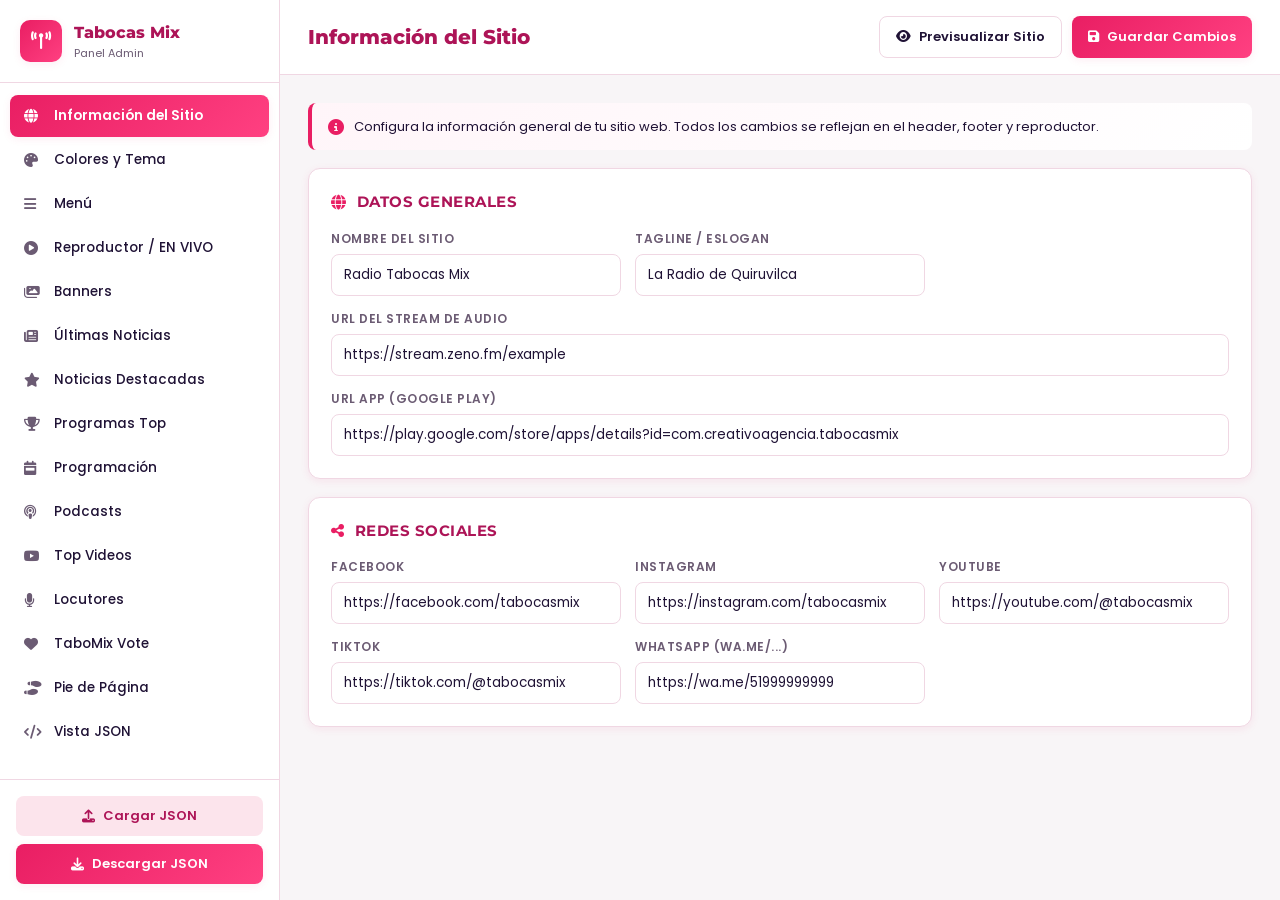
==== admin.html @ bc99e83c "Add files via upload" ====
<!DOCTYPE html>
<html lang="es">
<head>
<meta charset="UTF-8" />
<meta name="viewport" content="width=device-width,initial-scale=1.0" />
<title>Panel Administrador - Radio Tabocas Mix</title>
<link rel="preconnect" href="https://fonts.googleapis.com" />
<link rel="preconnect" href="https://fonts.gstatic.com" crossorigin />
<link href="https://fonts.googleapis.com/css2?family=Poppins:wght@300;400;500;600;700;800&family=Montserrat:wght@700;800;900&display=swap" rel="stylesheet" />
<link rel="stylesheet" href="https://cdnjs.cloudflare.com/ajax/libs/font-awesome/6.5.1/css/all.min.css" />
<style>:root{
  --primary:#e91e63;
  --primary-dark:#ad1457;
  --primary-light:#fce4ec;
  --accent:#ff4081;
  --bg:#f8f5f7;
  --surface:#ffffff;
  --text:#1f1235;
  --text-muted:#6b5b73;
  --border:#f0d7e3;
  --success:#10b981;
  --danger:#ef4444;
  --shadow:0 8px 24px rgba(233,30,99,0.10);
  --shadow-sm:0 2px 8px rgba(233,30,99,0.08);
  --radius:12px;
}
*{box-sizing:border-box;margin:0;padding:0}
body{font-family:'Poppins',sans-serif;background:var(--bg);color:var(--text);font-size:14px;line-height:1.5;display:flex;min-height:100vh}
button{font-family:inherit;cursor:pointer}
a{color:inherit;text-decoration:none}

/* SIDEBAR */
.sidebar{width:280px;background:#fff;border-right:1px solid var(--border);display:flex;flex-direction:column;position:sticky;top:0;height:100vh;flex-shrink:0;transition:transform .3s}
.sidebar-logo{display:flex;align-items:center;gap:12px;padding:20px;border-bottom:1px solid var(--border)}
.sidebar-logo .logo-icon{width:42px;height:42px;background:linear-gradient(135deg,var(--primary),var(--accent));color:#fff;border-radius:10px;display:grid;place-items:center;font-size:18px;box-shadow:var(--shadow-sm)}
.sb-title{font-family:'Montserrat',sans-serif;font-weight:800;font-size:16px;color:var(--primary-dark)}
.sb-sub{font-size:11px;color:var(--text-muted)}
.sidebar-nav{flex:1;padding:12px 10px;overflow-y:auto;display:flex;flex-direction:column;gap:2px}
.sb-link{display:flex;align-items:center;gap:12px;padding:11px 14px;background:transparent;border:none;border-radius:8px;text-align:left;font-size:13.5px;font-weight:500;color:var(--text);transition:background .15s,color .15s,padding .15s;width:100%}
.sb-link i{width:18px;color:var(--text-muted);font-size:14px}
.sb-link:hover{background:var(--primary-light);color:var(--primary-dark)}
.sb-link:hover i{color:var(--primary)}
.sb-link.active{background:linear-gradient(135deg,var(--primary),var(--accent));color:#fff;font-weight:600;box-shadow:var(--shadow-sm)}
.sb-link.active i{color:#fff}
.sidebar-bottom{padding:16px;border-top:1px solid var(--border);display:flex;flex-direction:column;gap:8px}

/* BUTTONS */
.btn-primary,.btn-secondary,.btn-ghost,.btn-danger{padding:10px 16px;border-radius:8px;border:none;font-weight:600;font-size:13px;display:inline-flex;align-items:center;justify-content:center;gap:8px;transition:transform .15s,background .15s,opacity .15s}
.btn-primary{background:linear-gradient(135deg,var(--primary),var(--accent));color:#fff;box-shadow:var(--shadow-sm)}
.btn-primary:hover{transform:translateY(-1px)}
.btn-secondary{background:var(--primary-light);color:var(--primary-dark)}
.btn-secondary:hover{background:#f8c8da}
.btn-ghost{background:#fff;color:var(--text);border:1px solid var(--border)}
.btn-ghost:hover{background:var(--bg)}
.btn-danger{background:#fee2e2;color:var(--danger)}
.btn-danger:hover{background:#fecaca}
.btn-sm{padding:6px 10px;font-size:12px;border-radius:6px}

/* MAIN */
.main{flex:1;display:flex;flex-direction:column;min-width:0}
.topbar{background:#fff;border-bottom:1px solid var(--border);padding:16px 28px;display:flex;align-items:center;justify-content:space-between;gap:16px;position:sticky;top:0;z-index:10}
.topbar h1{font-family:'Montserrat',sans-serif;font-size:20px;color:var(--primary-dark);font-weight:800}
.topbar-actions{display:flex;gap:10px}
.mobile-menu-btn{display:none;background:transparent;border:none;font-size:22px;color:var(--primary)}

.content{padding:28px;max-width:100%}

/* CARDS / FORMS */
.card{background:#fff;border-radius:var(--radius);padding:22px;box-shadow:var(--shadow-sm);border:1px solid var(--border);margin-bottom:18px}
.card-title{font-family:'Montserrat',sans-serif;font-weight:700;font-size:15px;color:var(--primary-dark);margin-bottom:16px;display:flex;align-items:center;gap:10px;text-transform:uppercase;letter-spacing:.5px}
.card-title i{color:var(--primary)}

.form-grid{display:grid;grid-template-columns:repeat(auto-fit,minmax(240px,1fr));gap:14px}
.form-group{display:flex;flex-direction:column;gap:6px}
.form-group.full{grid-column:1/-1}
.form-label{font-size:12px;font-weight:600;color:var(--text-muted);text-transform:uppercase;letter-spacing:.5px}
.form-input,.form-textarea,.form-select{width:100%;padding:10px 12px;border:1.5px solid var(--border);border-radius:8px;background:#fff;font-family:inherit;font-size:13.5px;color:var(--text);transition:border-color .15s,box-shadow .15s}
.form-textarea{resize:vertical;min-height:80px;font-family:inherit}
.form-input:focus,.form-textarea:focus,.form-select:focus{outline:none;border-color:var(--primary);box-shadow:0 0 0 3px rgba(233,30,99,.12)}
.form-input[type="color"]{padding:4px;height:42px;cursor:pointer}

.color-row{display:flex;align-items:center;gap:10px}
.color-row input[type="color"]{width:50px;height:36px;border:1.5px solid var(--border);border-radius:8px;padding:2px;cursor:pointer;flex-shrink:0}
.color-row input[type="text"]{flex:1}

/* LIST ITEMS */
.items-list{display:flex;flex-direction:column;gap:12px}
.item-card{background:#fff;border:1px solid var(--border);border-radius:var(--radius);padding:16px;transition:box-shadow .15s,border-color .15s}
.item-card:hover{border-color:var(--primary-light);box-shadow:var(--shadow-sm)}
.item-header{display:flex;align-items:center;justify-content:space-between;gap:10px;margin-bottom:12px}
.item-title{font-weight:700;font-size:14px;color:var(--primary-dark);display:flex;align-items:center;gap:8px}
.item-title .item-num{background:var(--primary-light);color:var(--primary-dark);width:24px;height:24px;border-radius:50%;display:grid;place-items:center;font-size:11px;font-weight:800}
.item-actions{display:flex;gap:6px}
.icon-btn{background:transparent;border:1px solid var(--border);width:30px;height:30px;border-radius:6px;display:grid;place-items:center;color:var(--text-muted);transition:background .15s,color .15s,border-color .15s}
.icon-btn:hover{background:var(--primary-light);color:var(--primary);border-color:var(--primary-light)}
.icon-btn.delete:hover{background:#fee2e2;color:var(--danger);border-color:#fecaca}

.add-btn{padding:12px 16px;border:1.5px dashed var(--primary);background:rgba(233,30,99,.04);color:var(--primary-dark);border-radius:var(--radius);font-weight:600;font-size:13px;display:flex;align-items:center;justify-content:center;gap:8px;width:100%;transition:background .15s}
.add-btn:hover{background:rgba(233,30,99,.08)}

/* IMG PREVIEW */
.img-preview{width:64px;height:64px;border-radius:8px;object-fit:cover;background:var(--bg);border:1px solid var(--border);flex-shrink:0}
.preview-row{display:flex;align-items:center;gap:12px}

/* SCHEDULE TABS */
.day-tabs{display:flex;gap:6px;flex-wrap:wrap;margin-bottom:18px;background:var(--bg);padding:6px;border-radius:10px}
.day-tab-admin{padding:8px 14px;border:none;background:transparent;border-radius:6px;font-weight:600;font-size:12px;color:var(--text-muted);text-transform:uppercase;letter-spacing:.5px;transition:background .15s,color .15s}
.day-tab-admin:hover{color:var(--primary-dark)}
.day-tab-admin.active{background:#fff;color:var(--primary-dark);box-shadow:var(--shadow-sm)}

/* JSON VIEW */
.json-view{background:#1e1e1e;color:#f8f8f2;padding:20px;border-radius:var(--radius);font-family:'Courier New',monospace;font-size:12px;overflow-x:auto;white-space:pre-wrap;max-height:70vh;line-height:1.5}

/* TOAST */
.toast{position:fixed;bottom:24px;right:24px;background:var(--text);color:#fff;padding:14px 20px;border-radius:8px;box-shadow:0 10px 30px rgba(0,0,0,.2);font-size:13px;font-weight:500;opacity:0;transform:translateY(10px);transition:opacity .25s,transform .25s;z-index:100;pointer-events:none;display:flex;align-items:center;gap:10px}
.toast.show{opacity:1;transform:translateY(0)}
.toast.success{background:var(--success)}
.toast.error{background:var(--danger)}

/* INFO BOX */
.info-box{background:linear-gradient(135deg,#fff5f9,#fff);border-left:4px solid var(--primary);padding:14px 16px;border-radius:8px;font-size:13px;color:var(--text);margin-bottom:18px;display:flex;gap:10px;align-items:flex-start}
.info-box i{color:var(--primary);margin-top:2px;font-size:16px}

/* RESPONSIVE */
@media (max-width:980px){
  .sidebar{position:fixed;left:0;top:0;transform:translateX(-100%);z-index:50;box-shadow:8px 0 24px rgba(0,0,0,.1)}
  .sidebar.open{transform:translateX(0)}
  .mobile-menu-btn{display:block}
  .content{padding:18px}
  .topbar{padding:14px 18px}
  .topbar h1{font-size:16px}
  .btn-ghost{display:none}
}
</style>
</head>
<body>
  <aside class="sidebar">
    <div class="sidebar-logo">
      <div class="logo-icon"><i class="fas fa-broadcast-tower"></i></div>
      <div>
        <div class="sb-title">Tabocas Mix</div>
        <div class="sb-sub">Panel Admin</div>
      </div>
    </div>
    <nav class="sidebar-nav" id="sidebarNav">
      <button class="sb-link active" data-tab="site"><i class="fas fa-globe"></i> Información del Sitio</button>
      <button class="sb-link" data-tab="theme"><i class="fas fa-palette"></i> Colores y Tema</button>
      <button class="sb-link" data-tab="menu"><i class="fas fa-bars"></i> Menú</button>
      <button class="sb-link" data-tab="player"><i class="fas fa-play-circle"></i> Reproductor / EN VIVO</button>
      <button class="sb-link" data-tab="banners"><i class="fas fa-images"></i> Banners</button>
      <button class="sb-link" data-tab="news"><i class="fas fa-newspaper"></i> Últimas Noticias</button>
      <button class="sb-link" data-tab="featuredNews"><i class="fas fa-star"></i> Noticias Destacadas</button>
      <button class="sb-link" data-tab="topPrograms"><i class="fas fa-trophy"></i> Programas Top</button>
      <button class="sb-link" data-tab="schedule"><i class="fas fa-calendar-week"></i> Programación</button>
      <button class="sb-link" data-tab="podcasts"><i class="fas fa-podcast"></i> Podcasts</button>
      <button class="sb-link" data-tab="videos"><i class="fab fa-youtube"></i> Top Videos</button>
      <button class="sb-link" data-tab="locutores"><i class="fas fa-microphone"></i> Locutores</button>
      <button class="sb-link" data-tab="vote"><i class="fas fa-heart"></i> TaboMix Vote</button>
      <button class="sb-link" data-tab="footer"><i class="fas fa-shoe-prints"></i> Pie de Página</button>
      <button class="sb-link" data-tab="json"><i class="fas fa-code"></i> Vista JSON</button>
    </nav>
    <div class="sidebar-bottom">
      <button class="btn-secondary" id="loadJsonBtn"><i class="fas fa-upload"></i> Cargar JSON</button>
      <input type="file" id="loadJsonInput" accept="application/json" hidden />
      <button class="btn-primary" id="downloadBtn"><i class="fas fa-download"></i> Descargar JSON</button>
    </div>
  </aside>

  <main class="main">
    <header class="topbar">
      <button class="mobile-menu-btn" id="mobileMenuBtn"><i class="fas fa-bars"></i></button>
      <h1 id="pageTitle">Información del Sitio</h1>
      <div class="topbar-actions">
        <a href="index.html" target="_blank" class="btn-ghost"><i class="fas fa-eye"></i> Previsualizar Sitio</a>
        <button class="btn-primary" id="saveBtn"><i class="fas fa-save"></i> Guardar Cambios</button>
      </div>
    </header>

    <div class="content" id="content"></div>
  </main>

  <div class="toast" id="toast"></div>

  <script>// ============================================
// ADMIN.JS - Panel Administrador Visual
// ============================================
let DATA = null;
let currentTab = 'site';
let currentDay = 'lunes';

const DAY_KEYS = ['lunes','martes','miercoles','jueves','viernes','sabado','domingo'];
const DAY_LABELS = {lunes:'Lunes',martes:'Martes',miercoles:'Miércoles',jueves:'Jueves',viernes:'Viernes',sabado:'Sábado',domingo:'Domingo'};

const TAB_TITLES = {
  site:'Información del Sitio',theme:'Colores y Tema',menu:'Menú de Navegación',
  player:'Reproductor / EN VIVO',banners:'Banners Promocionales',news:'Últimas Noticias',
  featuredNews:'Noticias Destacadas',topPrograms:'Programas Más Sintonizados',
  schedule:'Programación Radial',podcasts:'Podcasts',videos:'Top Video Ranking',
  locutores:'Nuestros Locutores',vote:'TaboMix Vote (Votación)',footer:'Pie de Página',json:'Vista JSON'
};

// LOAD INITIAL DATA
async function init(){
  try{
    const res = await fetch('data.json?v='+Date.now());
    DATA = await res.json();
  }catch(e){
    DATA = getDefaultData();
    toast('No se pudo cargar data.json. Usando estructura por defecto.', 'error');
  }
  // Try load from localStorage if newer changes exist
  const saved = localStorage.getItem('admin_data_draft');
  if(saved){
    if(confirm('Tienes cambios sin guardar de una sesión anterior. ¿Cargarlos?')){
      try{DATA = JSON.parse(saved);}catch(e){}
    }else{
      localStorage.removeItem('admin_data_draft');
    }
  }
  bindNav();
  bindActions();
  render();
}

function bindNav(){
  document.querySelectorAll('.sb-link').forEach(b=>{
    b.addEventListener('click',()=>{
      document.querySelectorAll('.sb-link').forEach(x=>x.classList.remove('active'));
      b.classList.add('active');
      currentTab = b.dataset.tab;
      document.getElementById('pageTitle').textContent = TAB_TITLES[currentTab];
      document.querySelector('.sidebar').classList.remove('open');
      render();
    });
  });
  document.getElementById('mobileMenuBtn').onclick = ()=>document.querySelector('.sidebar').classList.toggle('open');
}

function bindActions(){
  document.getElementById('saveBtn').onclick = ()=>{
    localStorage.setItem('admin_data_draft', JSON.stringify(DATA));
    toast('Cambios guardados localmente. Recuerda descargar el JSON para subirlo a GitHub.', 'success');
  };
  document.getElementById('downloadBtn').onclick = downloadJSON;
  document.getElementById('loadJsonBtn').onclick = ()=>document.getElementById('loadJsonInput').click();
  document.getElementById('loadJsonInput').onchange = (e)=>{
    const file = e.target.files[0];
    if(!file) return;
    const reader = new FileReader();
    reader.onload = (ev)=>{
      try{
        DATA = JSON.parse(ev.target.result);
        toast('JSON cargado correctamente','success');
        render();
      }catch(err){toast('Archivo JSON inválido','error');}
    };
    reader.readAsText(file);
  };
}

function downloadJSON(){
  const blob = new Blob([JSON.stringify(DATA,null,2)],{type:'application/json'});
  const url = URL.createObjectURL(blob);
  const a = document.createElement('a');
  a.href=url;a.download='data.json';a.click();
  URL.revokeObjectURL(url);
  toast('¡data.json descargado! Súbelo a GitHub junto al index.html','success');
}

function toast(msg,type=''){
  const t = document.getElementById('toast');
  t.className = 'toast show ' + type;
  t.innerHTML = `<i class="fas fa-${type==='success'?'check-circle':type==='error'?'exclamation-circle':'info-circle'}"></i>${msg}`;
  clearTimeout(t._tm);
  t._tm = setTimeout(()=>{t.className='toast';},3500);
}

// ============================================
// RENDER FORMS
// ============================================
function render(){
  const c = document.getElementById('content');
  c.innerHTML = '';
  const r = RENDERERS[currentTab];
  if(r) r(c);
}

const RENDERERS = {
  site:renderSite,theme:renderTheme,menu:renderMenu,player:renderPlayer,
  banners:renderBanners,news:renderNews,featuredNews:renderFeaturedNews,
  topPrograms:renderTopPrograms,schedule:renderSchedule,podcasts:renderPodcasts,
  videos:renderVideos,locutores:renderLocutores,vote:renderVote,footer:renderFooter,json:renderJSON
};

// Helper: text field
function field(label,value,onchange,type='text',placeholder=''){
  const id = 'f_'+Math.random().toString(36).slice(2,9);
  return `<div class="form-group"><label class="form-label" for="${id}">${label}</label><input id="${id}" type="${type}" class="form-input" value="${(value||'').toString().replace(/"/g,'&quot;')}" placeholder="${placeholder}" data-on="${onchange}" /></div>`;
}
function fieldFull(label,value,onchange,type='text'){
  return `<div class="form-group full"><label class="form-label">${label}</label><input type="${type}" class="form-input" value="${(value||'').toString().replace(/"/g,'&quot;')}" data-on="${onchange}" /></div>`;
}
function textareaFull(label,value,onchange){
  return `<div class="form-group full"><label class="form-label">${label}</label><textarea class="form-textarea" data-on="${onchange}">${value||''}</textarea></div>`;
}
function colorField(label,value,onchange){
  return `<div class="form-group"><label class="form-label">${label}</label><div class="color-row"><input type="color" value="${value||'#e91e63'}" data-on="${onchange}_color" /><input type="text" class="form-input" value="${value||''}" data-on="${onchange}" /></div></div>`;
}

// Bind inputs via delegation
document.addEventListener('input',e=>{
  const t = e.target;
  if(!t.dataset.on) return;
  const fn = HANDLERS[t.dataset.on];
  if(fn) fn(t.value, t);
});

const HANDLERS = {};

// ============== SITE ==============
function renderSite(c){
  const s = DATA.site;
  c.innerHTML = `
    <div class="info-box"><i class="fas fa-info-circle"></i><div>Configura la información general de tu sitio web. Todos los cambios se reflejan en el header, footer y reproductor.</div></div>
    <div class="card">
      <div class="card-title"><i class="fas fa-globe"></i>Datos Generales</div>
      <div class="form-grid">
        ${field('Nombre del sitio',s.name,'site_name')}
        ${field('Tagline / Eslogan',s.tagline,'site_tagline')}
        ${fieldFull('URL del stream de audio',s.streamUrl,'site_stream')}
        ${fieldFull('URL App (Google Play)',s.appUrl,'site_app')}
      </div>
    </div>
    <div class="card">
      <div class="card-title"><i class="fas fa-share-alt"></i>Redes Sociales</div>
      <div class="form-grid">
        ${field('Facebook',s.social.facebook,'soc_fb')}
        ${field('Instagram',s.social.instagram,'soc_ig')}
        ${field('YouTube',s.social.youtube,'soc_yt')}
        ${field('TikTok',s.social.tiktok,'soc_tt')}
        ${field('WhatsApp (wa.me/...)',s.social.whatsapp,'soc_wa')}
      </div>
    </div>`;
}
HANDLERS.site_name=v=>DATA.site.name=v;
HANDLERS.site_tagline=v=>DATA.site.tagline=v;
HANDLERS.site_stream=v=>DATA.site.streamUrl=v;
HANDLERS.site_app=v=>DATA.site.appUrl=v;
HANDLERS.soc_fb=v=>DATA.site.social.facebook=v;
HANDLERS.soc_ig=v=>DATA.site.social.instagram=v;
HANDLERS.soc_yt=v=>DATA.site.social.youtube=v;
HANDLERS.soc_tt=v=>DATA.site.social.tiktok=v;
HANDLERS.soc_wa=v=>DATA.site.social.whatsapp=v;

// ============== THEME ==============
function renderTheme(c){
  const t = DATA.theme;
  c.innerHTML = `
    <div class="info-box"><i class="fas fa-palette"></i><div>Personaliza los colores de tu sitio. Los cambios solo se aplican al descargar y subir el data.json al GitHub.</div></div>
    <div class="card">
      <div class="card-title"><i class="fas fa-palette"></i>Colores Principales</div>
      <div class="form-grid">
        ${colorField('Color Primario (Rosa)',t.primary,'th_primary')}
        ${colorField('Primario Oscuro',t.primaryDark,'th_primaryDark')}
        ${colorField('Primario Claro',t.primaryLight,'th_primaryLight')}
        ${colorField('Acento',t.accent,'th_accent')}
        ${colorField('Fondo (Background)',t.background,'th_background')}
        ${colorField('Superficie (Surface)',t.surface,'th_surface')}
        ${colorField('Color de Texto',t.text,'th_text')}
        ${colorField('Texto Suave',t.textMuted,'th_textMuted')}
      </div>
    </div>
    <div class="card">
      <div class="card-title"><i class="fas fa-eye"></i>Vista Previa</div>
      <div style="display:flex;gap:14px;flex-wrap:wrap">
        <div style="background:${t.primary};color:#fff;padding:14px 24px;border-radius:10px;font-weight:700">Primario</div>
        <div style="background:${t.primaryDark};color:#fff;padding:14px 24px;border-radius:10px;font-weight:700">Primario Oscuro</div>
        <div style="background:${t.accent};color:#fff;padding:14px 24px;border-radius:10px;font-weight:700">Acento</div>
        <div style="background:${t.primaryLight};color:${t.primaryDark};padding:14px 24px;border-radius:10px;font-weight:700">Primario Claro</div>
        <div style="background:${t.background};color:${t.text};padding:14px 24px;border-radius:10px;font-weight:700;border:1px solid #eee">Fondo</div>
      </div>
    </div>`;
}
['primary','primaryDark','primaryLight','accent','background','surface','text','textMuted'].forEach(k=>{
  HANDLERS['th_'+k]=v=>{DATA.theme[k]=v;};
  HANDLERS['th_'+k+'_color']=(v,el)=>{
    DATA.theme[k]=v;
    // sync text input
    const text = el.parentElement.querySelector('input[type="text"]');
    if(text) text.value = v;
    // refresh preview only if visible
    const previewCards = el.closest('.card')?.parentElement?.querySelectorAll('.card')[1];
  };
});

// ============== MENU ==============
function renderMenu(c){
  c.innerHTML = `
    <div class="info-box"><i class="fas fa-info-circle"></i><div>Agrega, elimina o reordena los enlaces del menú de navegación.</div></div>
    <div class="card"><div class="card-title"><i class="fas fa-bars"></i>Items del Menú</div>
    <div class="items-list" id="menuList"></div>
    <button class="add-btn" onclick="addMenuItem()" style="margin-top:14px"><i class="fas fa-plus"></i> Agregar item al menú</button></div>`;
  renderMenuList();
}
function renderMenuList(){
  const list = document.getElementById('menuList');
  list.innerHTML = (DATA.menu||[]).map((m,i)=>`
    <div class="item-card">
      <div class="item-header">
        <div class="item-title"><span class="item-num">${i+1}</span> Item de Menú</div>
        <div class="item-actions">
          ${i>0?`<button class="icon-btn" onclick="moveMenu(${i},-1)"><i class="fas fa-arrow-up"></i></button>`:''}
          ${i<DATA.menu.length-1?`<button class="icon-btn" onclick="moveMenu(${i},1)"><i class="fas fa-arrow-down"></i></button>`:''}
          <button class="icon-btn delete" onclick="deleteMenu(${i})"><i class="fas fa-trash"></i></button>
        </div>
      </div>
      <div class="form-grid">
        <div class="form-group"><label class="form-label">Etiqueta</label><input class="form-input" value="${m.label}" oninput="DATA.menu[${i}].label=this.value" /></div>
        <div class="form-group"><label class="form-label">URL / Ancla</label><input class="form-input" value="${m.url}" oninput="DATA.menu[${i}].url=this.value" /></div>
      </div>
    </div>`).join('');
}
window.addMenuItem=()=>{DATA.menu.push({label:'Nuevo',url:'#'});renderMenuList();};
window.deleteMenu=(i)=>{if(confirm('¿Eliminar este item?')){DATA.menu.splice(i,1);renderMenuList();}};
window.moveMenu=(i,d)=>{const a=DATA.menu;[a[i],a[i+d]]=[a[i+d],a[i]];renderMenuList();};

// ============== PLAYER ==============
function renderPlayer(c){
  const p = DATA.player;
  c.innerHTML = `
    <div class="info-box"><i class="fas fa-info-circle"></i><div>Configura el programa que aparece "EN DIRECTO" en el reproductor principal.</div></div>
    <div class="card">
      <div class="card-title"><i class="fas fa-play-circle"></i>Programa al Aire</div>
      <div class="form-grid">
        ${field('Etiqueta (ej: EN DIRECTO)',p.showTitle,'p_showTitle')}
        ${field('Nombre del programa',p.programName,'p_program')}
        ${field('Conductor / Host',p.hostName,'p_host')}
        ${field('Horario',p.schedule,'p_sched')}
        ${fieldFull('URL imagen de portada',p.cover,'p_cover')}
      </div>
      <div class="preview-row" style="margin-top:14px"><img class="img-preview" src="${p.cover||''}" /><span style="color:var(--text-muted);font-size:12px">Vista previa</span></div>
    </div>`;
}
HANDLERS.p_showTitle=v=>DATA.player.showTitle=v;
HANDLERS.p_program=v=>DATA.player.programName=v;
HANDLERS.p_host=v=>DATA.player.hostName=v;
HANDLERS.p_sched=v=>DATA.player.schedule=v;
HANDLERS.p_cover=v=>DATA.player.cover=v;

// ============== GENERIC LIST RENDERER ==============
function renderList(arrKey, fields, options={}){
  const arr = DATA[arrKey]||[];
  const c = document.getElementById('content');
  const title = options.title||arrKey;
  const icon = options.icon||'list';
  const itemLabel = options.itemLabel||'Item';
  const defaults = options.defaults||{};
  c.innerHTML = `
    <div class="info-box"><i class="fas fa-info-circle"></i><div>${options.help||'Administra los elementos de esta sección.'}</div></div>
    <div class="card"><div class="card-title"><i class="fas fa-${icon}"></i>${title}</div>
    <div class="items-list" id="genList"></div>
    <button class="add-btn" id="addBtn" style="margin-top:14px"><i class="fas fa-plus"></i> Agregar ${itemLabel.toLowerCase()}</button></div>`;
  const list = document.getElementById('genList');
  function refresh(){
    list.innerHTML = arr.map((item,i)=>`
      <div class="item-card">
        <div class="item-header">
          <div class="item-title"><span class="item-num">${i+1}</span> ${itemLabel}${item[fields[0].key]?': '+escapeHtml(String(item[fields[0].key]).slice(0,40)):''}</div>
          <div class="item-actions">
            ${i>0?`<button class="icon-btn" data-mv="${i}" data-d="-1"><i class="fas fa-arrow-up"></i></button>`:''}
            ${i<arr.length-1?`<button class="icon-btn" data-mv="${i}" data-d="1"><i class="fas fa-arrow-down"></i></button>`:''}
            <button class="icon-btn delete" data-del="${i}"><i class="fas fa-trash"></i></button>
          </div>
        </div>
        <div class="form-grid">
          ${fields.map(f=>{
            const v = item[f.key]||'';
            const cls = f.full?'form-group full':'form-group';
            if(f.type==='textarea') return `<div class="${cls}"><label class="form-label">${f.label}</label><textarea class="form-textarea" data-i="${i}" data-k="${f.key}">${escapeHtml(v)}</textarea></div>`;
            return `<div class="${cls}"><label class="form-label">${f.label}</label><input type="${f.type||'text'}" class="form-input" value="${escapeHtml(String(v))}" data-i="${i}" data-k="${f.key}" /></div>`;
          }).join('')}
        </div>
        ${item.image?`<div class="preview-row" style="margin-top:10px"><img class="img-preview" src="${item.image}" onerror="this.style.opacity=.3" /></div>`:''}
      </div>`).join('');
    list.querySelectorAll('input,textarea').forEach(el=>{
      el.addEventListener('input',()=>{
        const i = +el.dataset.i, k = el.dataset.k;
        let val = el.value;
        if(el.type==='number') val = +val||0;
        arr[i][k] = val;
      });
    });
    list.querySelectorAll('[data-del]').forEach(b=>b.addEventListener('click',()=>{
      if(confirm('¿Eliminar este elemento?')){arr.splice(+b.dataset.del,1);refresh();}
    }));
    list.querySelectorAll('[data-mv]').forEach(b=>b.addEventListener('click',()=>{
      const i=+b.dataset.mv,d=+b.dataset.d;[arr[i],arr[i+d]]=[arr[i+d],arr[i]];refresh();
    }));
  }
  document.getElementById('addBtn').onclick = ()=>{arr.push({...defaults});refresh();};
  refresh();
}
function escapeHtml(s){return String(s).replace(/&/g,'&amp;').replace(/</g,'&lt;').replace(/>/g,'&gt;').replace(/"/g,'&quot;');}

// ============== BANNERS ==============
function renderBanners(c){
  c.innerHTML=''; document.getElementById('content').innerHTML='';
  if(!DATA.banners) DATA.banners=[];
  renderList('banners',[
    {key:'image',label:'URL de imagen',full:true},
    {key:'url',label:'URL destino al hacer clic',full:true}
  ],{title:'Banners Promocionales',icon:'images',itemLabel:'Banner',defaults:{image:'',url:'#'},help:'Imágenes promocionales del slider principal. Formato recomendado: 2048x740px.'});
}

// ============== NEWS ==============
function renderNews(c){
  if(!DATA.news) DATA.news=[];
  renderList('news',[
    {key:'title',label:'Título',full:true},
    {key:'category',label:'Categoría'},
    {key:'date',label:'Fecha'},
    {key:'image',label:'URL imagen',full:true},
    {key:'url',label:'URL del artículo',full:true}
  ],{title:'Últimas Noticias',icon:'newspaper',itemLabel:'Noticia',defaults:{title:'',category:'',date:'',image:'',url:'#'}});
}

function renderFeaturedNews(c){
  if(!DATA.featuredNews) DATA.featuredNews=[];
  renderList('featuredNews',[
    {key:'title',label:'Título',full:true},
    {key:'category',label:'Categoría'},
    {key:'image',label:'URL imagen',full:true},
    {key:'excerpt',label:'Resumen / Extracto',full:true,type:'textarea'},
    {key:'url',label:'URL del artículo',full:true}
  ],{title:'Noticias Destacadas',icon:'star',itemLabel:'Noticia destacada',defaults:{title:'',category:'',image:'',excerpt:'',url:'#'}});
}

function renderTopPrograms(c){
  if(!DATA.topPrograms) DATA.topPrograms=[];
  renderList('topPrograms',[
    {key:'name',label:'Nombre del programa',full:true},
    {key:'image',label:'URL imagen',full:true},
    {key:'url',label:'URL del programa',full:true}
  ],{title:'Programas Más Sintonizados',icon:'trophy',itemLabel:'Programa',defaults:{name:'',image:'',url:'#'}});
}

// ============== SCHEDULE ==============
function renderSchedule(c){
  c.innerHTML = `
    <div class="info-box"><i class="fas fa-info-circle"></i><div>Configura la programación radial por día. Selecciona un día y agrega/edita los programas.</div></div>
    <div class="card">
      <div class="card-title"><i class="fas fa-calendar-week"></i>Programación por Día</div>
      <div class="day-tabs" id="dayTabsAdmin">
        ${DAY_KEYS.map(d=>`<button class="day-tab-admin ${d===currentDay?'active':''}" data-d="${d}">${DAY_LABELS[d]}</button>`).join('')}
      </div>
      <div class="items-list" id="schedList"></div>
      <button class="add-btn" id="addSched" style="margin-top:14px"><i class="fas fa-plus"></i> Agregar programa</button>
    </div>`;
  document.querySelectorAll('.day-tab-admin').forEach(b=>b.addEventListener('click',()=>{
    currentDay = b.dataset.d;
    document.querySelectorAll('.day-tab-admin').forEach(x=>x.classList.remove('active'));
    b.classList.add('active');
    refreshSched();
  }));
  document.getElementById('addSched').onclick = ()=>{
    if(!DATA.schedule[currentDay]) DATA.schedule[currentDay]=[];
    DATA.schedule[currentDay].push({name:'',time:'',image:''});
    refreshSched();
  };
  refreshSched();
}
function refreshSched(){
  if(!DATA.schedule) DATA.schedule={};
  if(!DATA.schedule[currentDay]) DATA.schedule[currentDay]=[];
  const arr = DATA.schedule[currentDay];
  const list = document.getElementById('schedList');
  if(!arr.length){list.innerHTML='<div style="text-align:center;padding:30px;color:var(--text-muted)">No hay programas para este día. Agrega uno.</div>';return;}
  list.innerHTML = arr.map((p,i)=>`
    <div class="item-card">
      <div class="item-header">
        <div class="item-title"><span class="item-num">${i+1}</span> ${p.name||'Programa'}</div>
        <div class="item-actions">
          ${i>0?`<button class="icon-btn" data-mv="${i}" data-d="-1"><i class="fas fa-arrow-up"></i></button>`:''}
          ${i<arr.length-1?`<button class="icon-btn" data-mv="${i}" data-d="1"><i class="fas fa-arrow-down"></i></button>`:''}
          <button class="icon-btn delete" data-del="${i}"><i class="fas fa-trash"></i></button>
        </div>
      </div>
      <div class="form-grid">
        <div class="form-group full"><label class="form-label">Nombre</label><input class="form-input" value="${escapeHtml(p.name||'')}" data-i="${i}" data-k="name" /></div>
        <div class="form-group"><label class="form-label">Horario (ej: 09:00 - 12:00)</label><input class="form-input" value="${escapeHtml(p.time||'')}" data-i="${i}" data-k="time" /></div>
        <div class="form-group"><label class="form-label">URL imagen</label><input class="form-input" value="${escapeHtml(p.image||'')}" data-i="${i}" data-k="image" /></div>
      </div>
    </div>`).join('');
  list.querySelectorAll('input').forEach(el=>el.addEventListener('input',()=>{
    arr[+el.dataset.i][el.dataset.k]=el.value;
  }));
  list.querySelectorAll('[data-del]').forEach(b=>b.addEventListener('click',()=>{
    if(confirm('¿Eliminar?')){arr.splice(+b.dataset.del,1);refreshSched();}
  }));
  list.querySelectorAll('[data-mv]').forEach(b=>b.addEventListener('click',()=>{
    const i=+b.dataset.mv,d=+b.dataset.d;[arr[i],arr[i+d]]=[arr[i+d],arr[i]];refreshSched();
  }));
}

// ============== PODCASTS ==============
function renderPodcasts(c){
  if(!DATA.podcasts) DATA.podcasts=[];
  renderList('podcasts',[
    {key:'title',label:'Título',full:true},
    {key:'image',label:'URL imagen',full:true},
    {key:'duration',label:'Duración (ej: 12:45)'},
    {key:'url',label:'URL del podcast'}
  ],{title:'Podcasts Destacados',icon:'podcast',itemLabel:'Podcast',defaults:{title:'',image:'',duration:'00:00',url:'#'}});
}

// ============== VIDEOS ==============
function renderVideos(c){
  if(!DATA.videos) DATA.videos=[];
  renderList('videos',[
    {key:'title',label:'Título',full:true},
    {key:'channel',label:'Canal de YouTube'},
    {key:'youtubeId',label:'YouTube ID (ej: dQw4w9WgXcQ)'}
  ],{title:'Top Video Ranking',icon:'youtube',itemLabel:'Video',defaults:{title:'',channel:'',youtubeId:''},help:'Sólo pega el ID del video de YouTube (la parte después de v=). Ejemplo: para https://youtube.com/watch?v=ABC123 usa ABC123'});
}

// ============== LOCUTORES ==============
function renderLocutores(c){
  if(!DATA.locutores) DATA.locutores=[];
  renderList('locutores',[
    {key:'name',label:'Nombre',full:true},
    {key:'program',label:'Programa que conduce',full:true},
    {key:'image',label:'URL foto',full:true},
    {key:'url',label:'URL perfil',full:true}
  ],{title:'Locutores / Conductores',icon:'microphone',itemLabel:'Locutor',defaults:{name:'',program:'',image:'',url:'#'}});
}

// ============== VOTE ==============
function renderVote(c){
  if(!DATA.tabomixVote) DATA.tabomixVote=[];
  renderList('tabomixVote',[
    {key:'title',label:'Artista / Grupo',full:true},
    {key:'subtitle',label:'Canción / Descripción',full:true},
    {key:'image',label:'URL imagen',full:true},
    {key:'votes',label:'Votos iniciales',type:'number'}
  ],{title:'Vota por la TaboMix de la semana',icon:'heart',itemLabel:'Candidato',defaults:{title:'',subtitle:'',image:'',votes:0}});
}

// ============== FOOTER ==============
function renderFooter(c){
  const f = DATA.footer; const ct = f.contact||{};
  c.innerHTML = `
    <div class="info-box"><i class="fas fa-info-circle"></i><div>Información que aparece en el pie de página del sitio.</div></div>
    <div class="card">
      <div class="card-title"><i class="fas fa-info-circle"></i>Sobre nosotros</div>
      <div class="form-grid">
        ${textareaFull('Descripción / Acerca de',f.about,'f_about')}
        ${fieldFull('Copyright',f.copyright,'f_copy')}
      </div>
    </div>
    <div class="card">
      <div class="card-title"><i class="fas fa-address-card"></i>Datos de contacto</div>
      <div class="form-grid">
        ${field('Teléfono',ct.phone,'f_phone')}
        ${field('Email',ct.email,'f_email')}
        ${fieldFull('Dirección',ct.address,'f_address')}
      </div>
    </div>`;
}
HANDLERS.f_about=v=>DATA.footer.about=v;
HANDLERS.f_copy=v=>DATA.footer.copyright=v;
HANDLERS.f_phone=v=>{DATA.footer.contact=DATA.footer.contact||{};DATA.footer.contact.phone=v;};
HANDLERS.f_email=v=>{DATA.footer.contact=DATA.footer.contact||{};DATA.footer.contact.email=v;};
HANDLERS.f_address=v=>{DATA.footer.contact=DATA.footer.contact||{};DATA.footer.contact.address=v;};

// ============== JSON VIEW ==============
function renderJSON(c){
  c.innerHTML = `
    <div class="info-box"><i class="fas fa-code"></i><div>Vista previa del JSON completo. Puedes copiarlo o descargarlo con el botón "Descargar JSON".</div></div>
    <div class="card">
      <div class="card-title"><i class="fas fa-code"></i>data.json</div>
      <pre class="json-view" id="jsonView"></pre>
      <div style="margin-top:14px;display:flex;gap:10px;flex-wrap:wrap">
        <button class="btn-primary" onclick="navigator.clipboard.writeText(JSON.stringify(DATA,null,2));toast('JSON copiado al portapapeles','success')"><i class="fas fa-copy"></i> Copiar JSON</button>
        <button class="btn-secondary" onclick="document.getElementById('downloadBtn').click()"><i class="fas fa-download"></i> Descargar JSON</button>
      </div>
    </div>`;
  document.getElementById('jsonView').textContent = JSON.stringify(DATA,null,2);
}

window.DATA = null;
init().then(()=>{window.DATA=DATA;});
// Re-attach window.DATA after init
setInterval(()=>{window.DATA=DATA;},1000);

function getDefaultData(){
  return {
    theme:{primary:'#e91e63',primaryDark:'#ad1457',primaryLight:'#fce4ec',accent:'#ff4081',background:'#ffffff',surface:'#fff5f9',text:'#1f1235',textMuted:'#6b5b73'},
    site:{name:'Mi Radio',tagline:'Tu radio favorita',streamUrl:'',appUrl:'',social:{facebook:'',instagram:'',youtube:'',tiktok:'',whatsapp:''}},
    menu:[],breakingNews:'',player:{showTitle:'EN DIRECTO',programName:'',hostName:'',schedule:'',cover:''},
    banners:[],news:[],featuredNews:[],topPrograms:[],schedule:{lunes:[],martes:[],miercoles:[],jueves:[],viernes:[],sabado:[],domingo:[]},
    podcasts:[],videos:[],locutores:[],tabomixVote:[],
    footer:{about:'',contact:{phone:'',email:'',address:''},copyright:''}
  };
}
</script>
</body>
</html>
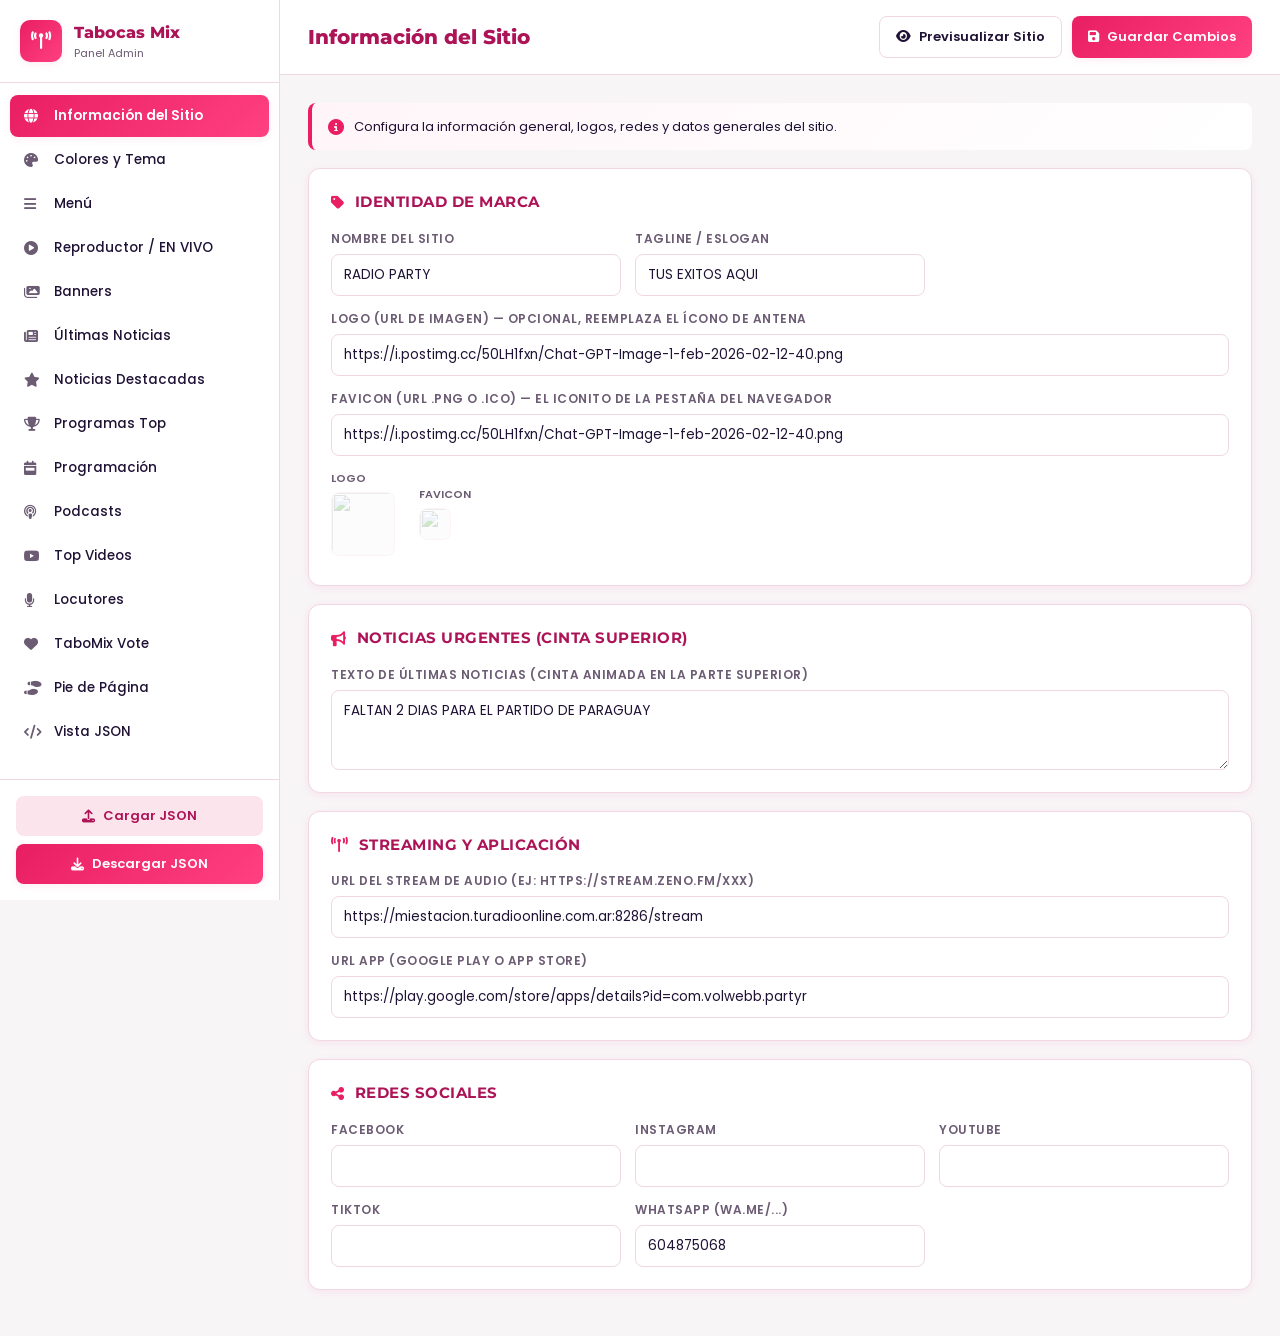
==== commit 62fbee7c: "Update admin.html" ====
--- a/admin.html
+++ b/admin.html
@@ -321,16 +321,37 @@
 function renderSite(c){
   const s = DATA.site;
   c.innerHTML = `
-    <div class="info-box"><i class="fas fa-info-circle"></i><div>Configura la información general de tu sitio web. Todos los cambios se reflejan en el header, footer y reproductor.</div></div>
-    <div class="card">
-      <div class="card-title"><i class="fas fa-globe"></i>Datos Generales</div>
+    <div class="info-box"><i class="fas fa-info-circle"></i><div>Configura la información general, logos, redes y datos generales del sitio.</div></div>
+
+    <div class="card">
+      <div class="card-title"><i class="fas fa-tag"></i>Identidad de Marca</div>
       <div class="form-grid">
         ${field('Nombre del sitio',s.name,'site_name')}
         ${field('Tagline / Eslogan',s.tagline,'site_tagline')}
-        ${fieldFull('URL del stream de audio',s.streamUrl,'site_stream')}
-        ${fieldFull('URL App (Google Play)',s.appUrl,'site_app')}
+        ${fieldFull('Logo (URL de imagen) — opcional, reemplaza el ícono de antena',s.logoUrl,'site_logo')}
+        ${fieldFull('Favicon (URL .png o .ico) — el iconito de la pestaña del navegador',s.favicon,'site_favicon')}
+      </div>
+      <div class="preview-row" style="margin-top:14px;gap:24px">
+        ${s.logoUrl?`<div><div style="font-size:11px;color:var(--text-muted);margin-bottom:6px;font-weight:600">LOGO</div><img class="img-preview" src="${s.logoUrl}" onerror="this.style.opacity=.3" /></div>`:''}
+        ${s.favicon?`<div><div style="font-size:11px;color:var(--text-muted);margin-bottom:6px;font-weight:600">FAVICON</div><img class="img-preview" style="width:32px;height:32px" src="${s.favicon}" onerror="this.style.opacity=.3" /></div>`:''}
       </div>
     </div>
+
+    <div class="card">
+      <div class="card-title"><i class="fas fa-bullhorn"></i>Noticias Urgentes (cinta superior)</div>
+      <div class="form-grid">
+        ${textareaFull('Texto de \u00faltimas noticias (cinta animada en la parte superior)',DATA.breakingNews,'breaking')}
+      </div>
+    </div>
+
+    <div class="card">
+      <div class="card-title"><i class="fas fa-broadcast-tower"></i>Streaming y Aplicaci\u00f3n</div>
+      <div class="form-grid">
+        ${fieldFull('URL del stream de audio (ej: https://stream.zeno.fm/xxx)',s.streamUrl,'site_stream')}
+        ${fieldFull('URL App (Google Play o App Store)',s.appUrl,'site_app')}
+      </div>
+    </div>
+
     <div class="card">
       <div class="card-title"><i class="fas fa-share-alt"></i>Redes Sociales</div>
       <div class="form-grid">
@@ -344,6 +365,9 @@
 }
 HANDLERS.site_name=v=>DATA.site.name=v;
 HANDLERS.site_tagline=v=>DATA.site.tagline=v;
+HANDLERS.site_logo=v=>DATA.site.logoUrl=v;
+HANDLERS.site_favicon=v=>DATA.site.favicon=v;
+HANDLERS.breaking=v=>DATA.breakingNews=v;
 HANDLERS.site_stream=v=>DATA.site.streamUrl=v;
 HANDLERS.site_app=v=>DATA.site.appUrl=v;
 HANDLERS.soc_fb=v=>DATA.site.social.facebook=v;
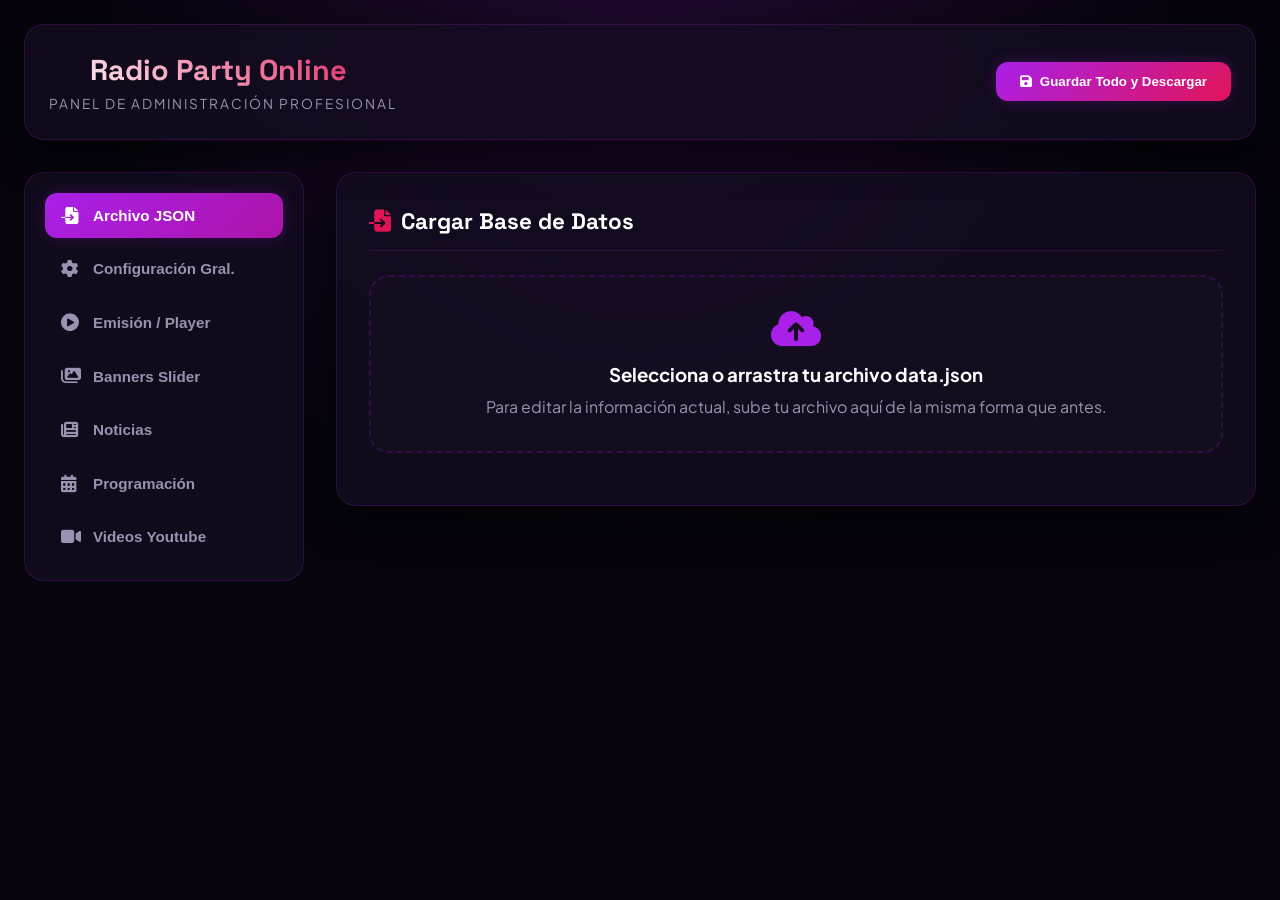
==== commit 7270791e: "Update admin.html" ====
--- a/admin.html
+++ b/admin.html
@@ -3,729 +3,630 @@
 <head>
 <meta charset="UTF-8" />
 <meta name="viewport" content="width=device-width,initial-scale=1.0" />
-<title>Panel Administrador - Radio Tabocas Mix</title>
+<title>Panel de Control - Radio Party Online</title>
 <link rel="preconnect" href="https://fonts.googleapis.com" />
 <link rel="preconnect" href="https://fonts.gstatic.com" crossorigin />
-<link href="https://fonts.googleapis.com/css2?family=Poppins:wght@300;400;500;600;700;800&family=Montserrat:wght@700;800;900&display=swap" rel="stylesheet" />
+<link href="https://fonts.googleapis.com/css2?family=Plus+Jakarta+Sans:wght@300;400;500;600;700;800&family=Space+Grotesk:wght@600;700;900&display=swap" rel="stylesheet" />
 <link rel="stylesheet" href="https://cdnjs.cloudflare.com/ajax/libs/font-awesome/6.5.1/css/all.min.css" />
-<style>:root{
-  --primary:#e91e63;
-  --primary-dark:#ad1457;
-  --primary-light:#fce4ec;
-  --accent:#ff4081;
-  --bg:#f8f5f7;
-  --surface:#ffffff;
-  --text:#1f1235;
-  --text-muted:#6b5b73;
-  --border:#f0d7e3;
-  --success:#10b981;
-  --danger:#ef4444;
-  --shadow:0 8px 24px rgba(233,30,99,0.10);
-  --shadow-sm:0 2px 8px rgba(233,30,99,0.08);
-  --radius:12px;
-}
-*{box-sizing:border-box;margin:0;padding:0}
-body{font-family:'Poppins',sans-serif;background:var(--bg);color:var(--text);font-size:14px;line-height:1.5;display:flex;min-height:100vh}
-button{font-family:inherit;cursor:pointer}
-a{color:inherit;text-decoration:none}
-
-/* SIDEBAR */
-.sidebar{width:280px;background:#fff;border-right:1px solid var(--border);display:flex;flex-direction:column;position:sticky;top:0;height:100vh;flex-shrink:0;transition:transform .3s}
-.sidebar-logo{display:flex;align-items:center;gap:12px;padding:20px;border-bottom:1px solid var(--border)}
-.sidebar-logo .logo-icon{width:42px;height:42px;background:linear-gradient(135deg,var(--primary),var(--accent));color:#fff;border-radius:10px;display:grid;place-items:center;font-size:18px;box-shadow:var(--shadow-sm)}
-.sb-title{font-family:'Montserrat',sans-serif;font-weight:800;font-size:16px;color:var(--primary-dark)}
-.sb-sub{font-size:11px;color:var(--text-muted)}
-.sidebar-nav{flex:1;padding:12px 10px;overflow-y:auto;display:flex;flex-direction:column;gap:2px}
-.sb-link{display:flex;align-items:center;gap:12px;padding:11px 14px;background:transparent;border:none;border-radius:8px;text-align:left;font-size:13.5px;font-weight:500;color:var(--text);transition:background .15s,color .15s,padding .15s;width:100%}
-.sb-link i{width:18px;color:var(--text-muted);font-size:14px}
-.sb-link:hover{background:var(--primary-light);color:var(--primary-dark)}
-.sb-link:hover i{color:var(--primary)}
-.sb-link.active{background:linear-gradient(135deg,var(--primary),var(--accent));color:#fff;font-weight:600;box-shadow:var(--shadow-sm)}
-.sb-link.active i{color:#fff}
-.sidebar-bottom{padding:16px;border-top:1px solid var(--border);display:flex;flex-direction:column;gap:8px}
-
-/* BUTTONS */
-.btn-primary,.btn-secondary,.btn-ghost,.btn-danger{padding:10px 16px;border-radius:8px;border:none;font-weight:600;font-size:13px;display:inline-flex;align-items:center;justify-content:center;gap:8px;transition:transform .15s,background .15s,opacity .15s}
-.btn-primary{background:linear-gradient(135deg,var(--primary),var(--accent));color:#fff;box-shadow:var(--shadow-sm)}
-.btn-primary:hover{transform:translateY(-1px)}
-.btn-secondary{background:var(--primary-light);color:var(--primary-dark)}
-.btn-secondary:hover{background:#f8c8da}
-.btn-ghost{background:#fff;color:var(--text);border:1px solid var(--border)}
-.btn-ghost:hover{background:var(--bg)}
-.btn-danger{background:#fee2e2;color:var(--danger)}
-.btn-danger:hover{background:#fecaca}
-.btn-sm{padding:6px 10px;font-size:12px;border-radius:6px}
-
-/* MAIN */
-.main{flex:1;display:flex;flex-direction:column;min-width:0}
-.topbar{background:#fff;border-bottom:1px solid var(--border);padding:16px 28px;display:flex;align-items:center;justify-content:space-between;gap:16px;position:sticky;top:0;z-index:10}
-.topbar h1{font-family:'Montserrat',sans-serif;font-size:20px;color:var(--primary-dark);font-weight:800}
-.topbar-actions{display:flex;gap:10px}
-.mobile-menu-btn{display:none;background:transparent;border:none;font-size:22px;color:var(--primary)}
-
-.content{padding:28px;max-width:100%}
-
-/* CARDS / FORMS */
-.card{background:#fff;border-radius:var(--radius);padding:22px;box-shadow:var(--shadow-sm);border:1px solid var(--border);margin-bottom:18px}
-.card-title{font-family:'Montserrat',sans-serif;font-weight:700;font-size:15px;color:var(--primary-dark);margin-bottom:16px;display:flex;align-items:center;gap:10px;text-transform:uppercase;letter-spacing:.5px}
-.card-title i{color:var(--primary)}
-
-.form-grid{display:grid;grid-template-columns:repeat(auto-fit,minmax(240px,1fr));gap:14px}
-.form-group{display:flex;flex-direction:column;gap:6px}
-.form-group.full{grid-column:1/-1}
-.form-label{font-size:12px;font-weight:600;color:var(--text-muted);text-transform:uppercase;letter-spacing:.5px}
-.form-input,.form-textarea,.form-select{width:100%;padding:10px 12px;border:1.5px solid var(--border);border-radius:8px;background:#fff;font-family:inherit;font-size:13.5px;color:var(--text);transition:border-color .15s,box-shadow .15s}
-.form-textarea{resize:vertical;min-height:80px;font-family:inherit}
-.form-input:focus,.form-textarea:focus,.form-select:focus{outline:none;border-color:var(--primary);box-shadow:0 0 0 3px rgba(233,30,99,.12)}
-.form-input[type="color"]{padding:4px;height:42px;cursor:pointer}
-
-.color-row{display:flex;align-items:center;gap:10px}
-.color-row input[type="color"]{width:50px;height:36px;border:1.5px solid var(--border);border-radius:8px;padding:2px;cursor:pointer;flex-shrink:0}
-.color-row input[type="text"]{flex:1}
-
-/* LIST ITEMS */
-.items-list{display:flex;flex-direction:column;gap:12px}
-.item-card{background:#fff;border:1px solid var(--border);border-radius:var(--radius);padding:16px;transition:box-shadow .15s,border-color .15s}
-.item-card:hover{border-color:var(--primary-light);box-shadow:var(--shadow-sm)}
-.item-header{display:flex;align-items:center;justify-content:space-between;gap:10px;margin-bottom:12px}
-.item-title{font-weight:700;font-size:14px;color:var(--primary-dark);display:flex;align-items:center;gap:8px}
-.item-title .item-num{background:var(--primary-light);color:var(--primary-dark);width:24px;height:24px;border-radius:50%;display:grid;place-items:center;font-size:11px;font-weight:800}
-.item-actions{display:flex;gap:6px}
-.icon-btn{background:transparent;border:1px solid var(--border);width:30px;height:30px;border-radius:6px;display:grid;place-items:center;color:var(--text-muted);transition:background .15s,color .15s,border-color .15s}
-.icon-btn:hover{background:var(--primary-light);color:var(--primary);border-color:var(--primary-light)}
-.icon-btn.delete:hover{background:#fee2e2;color:var(--danger);border-color:#fecaca}
-
-.add-btn{padding:12px 16px;border:1.5px dashed var(--primary);background:rgba(233,30,99,.04);color:var(--primary-dark);border-radius:var(--radius);font-weight:600;font-size:13px;display:flex;align-items:center;justify-content:center;gap:8px;width:100%;transition:background .15s}
-.add-btn:hover{background:rgba(233,30,99,.08)}
-
-/* IMG PREVIEW */
-.img-preview{width:64px;height:64px;border-radius:8px;object-fit:cover;background:var(--bg);border:1px solid var(--border);flex-shrink:0}
-.preview-row{display:flex;align-items:center;gap:12px}
-
-/* SCHEDULE TABS */
-.day-tabs{display:flex;gap:6px;flex-wrap:wrap;margin-bottom:18px;background:var(--bg);padding:6px;border-radius:10px}
-.day-tab-admin{padding:8px 14px;border:none;background:transparent;border-radius:6px;font-weight:600;font-size:12px;color:var(--text-muted);text-transform:uppercase;letter-spacing:.5px;transition:background .15s,color .15s}
-.day-tab-admin:hover{color:var(--primary-dark)}
-.day-tab-admin.active{background:#fff;color:var(--primary-dark);box-shadow:var(--shadow-sm)}
-
-/* JSON VIEW */
-.json-view{background:#1e1e1e;color:#f8f8f2;padding:20px;border-radius:var(--radius);font-family:'Courier New',monospace;font-size:12px;overflow-x:auto;white-space:pre-wrap;max-height:70vh;line-height:1.5}
-
-/* TOAST */
-.toast{position:fixed;bottom:24px;right:24px;background:var(--text);color:#fff;padding:14px 20px;border-radius:8px;box-shadow:0 10px 30px rgba(0,0,0,.2);font-size:13px;font-weight:500;opacity:0;transform:translateY(10px);transition:opacity .25s,transform .25s;z-index:100;pointer-events:none;display:flex;align-items:center;gap:10px}
-.toast.show{opacity:1;transform:translateY(0)}
-.toast.success{background:var(--success)}
-.toast.error{background:var(--danger)}
-
-/* INFO BOX */
-.info-box{background:linear-gradient(135deg,#fff5f9,#fff);border-left:4px solid var(--primary);padding:14px 16px;border-radius:8px;font-size:13px;color:var(--text);margin-bottom:18px;display:flex;gap:10px;align-items:flex-start}
-.info-box i{color:var(--primary);margin-top:2px;font-size:16px}
+
+<style>
+:root {
+  --primary: #a920e9;
+  --primary-dark: #ad14a8;
+  --primary-light: #e11458;
+  --accent: #ff4081;
+  --bg: #07040d; /* Fondo hacker ultra oscuro */
+  --surface: rgba(20, 13, 33, 0.7); /* Tarjetas oscuras translúcidas */
+  --surface-secondary: #1d142d;
+  --text: #ffffff;
+  --text-muted: #9c91b0;
+  --border: rgba(169, 32, 233, 0.2);
+  --border-focus: rgba(225, 20, 88, 0.6);
+  --success: #10b981;
+  --danger: #ef4444;
+  --shadow: 0 12px 40px rgba(0, 0, 0, 0.6);
+  --glow: 0 0 15px rgba(169, 32, 233, 0.25);
+  --radius-lg: 20px;
+  --radius-md: 12px;
+}
+
+* { box-sizing: border-box; margin: 0; padding: 0; }
+body {
+  font-family: 'Plus Jakarta Sans', sans-serif;
+  background-color: var(--bg);
+  color: var(--text);
+  line-height: 1.5;
+  background-image: radial-gradient(circle at 50% 0%, rgba(169, 32, 233, 0.15) 0%, transparent 50%);
+  background-attachment: fixed;
+}
+
+/* Scrollbar Hacker */
+::-webkit-scrollbar { width: 8px; height: 8px; }
+::-webkit-scrollbar-track { background: var(--bg); }
+::-webkit-scrollbar-thumb { background: var(--primary); border-radius: 4px; }
+::-webkit-scrollbar-thumb:hover { background: var(--primary-light); }
+
+.container { max-width: 1300px; margin: 0 auto; padding: 24px; }
+
+/* HEADER */
+.main-header {
+  background: var(--surface);
+  backdrop-filter: blur(10px);
+  -webkit-backdrop-filter: blur(10px);
+  border: 1px solid var(--border);
+  padding: 24px; border-radius: var(--radius-lg);
+  display: flex; justify-content: space-between; align-items: center;
+  margin-bottom: 32px; box-shadow: var(--shadow);
+}
+.header-brand h1 {
+  font-family: 'Space Grotesk', sans-serif; font-size: 1.8rem; font-weight: 900;
+  background: linear-gradient(45deg, #fff, var(--primary-light));
+  -webkit-background-clip: text; -webkit-text-fill-color: transparent;
+  display: flex; align-items: center; gap: 12px;
+}
+.header-brand h1 i { color: var(--primary); filter: drop-shadow(0 0 8px var(--primary)); }
+.header-brand p { color: var(--text-muted); font-size: 0.85rem; text-transform: uppercase; letter-spacing: 2px; margin-top: 2px; }
+
+/* LAYOUT PRINCIPAL */
+.admin-layout { display: grid; grid-template-columns: 280px 1fr; gap: 32px; }
+
+/* ASIDE NAV */
+.admin-nav {
+  display: flex; flex-direction: column; gap: 8px;
+  background: var(--surface); border: 1px solid var(--border);
+  padding: 20px; border-radius: var(--radius-lg); height: fit-content;
+}
+.nav-btn {
+  display: flex; align-items: center; gap: 12px; width: 100%;
+  padding: 14px 16px; border-radius: var(--radius-md); color: var(--text-muted);
+  font-weight: 600; font-size: 0.95rem; text-align: left; border: none; background: none;
+  cursor: pointer; transition: all 0.3s;
+}
+.nav-btn:hover { color: var(--text); background: rgba(255, 255, 255, 0.04); }
+.nav-btn.active {
+  color: #fff; background: linear-gradient(135deg, var(--primary), var(--primary-dark));
+  box-shadow: var(--glow);
+}
+.nav-btn i { font-size: 1.1rem; width: 20px; }
+
+/* CONTENIDO */
+.panel-section {
+  background: var(--surface); border: 1px solid var(--border);
+  border-radius: var(--radius-lg); padding: 32px; box-shadow: var(--shadow);
+  display: none; animation: fadeIn 0.4s ease;
+}
+.panel-section.active { display: block; }
+@keyframes fadeIn { from { opacity: 0; transform: translateY(10px); } to { opacity: 1; transform: translateY(0); } }
+
+.section-title {
+  font-family: 'Space Grotesk', sans-serif; font-size: 1.4rem; font-weight: 700;
+  margin-bottom: 24px; padding-bottom: 12px; border-bottom: 1px solid var(--border);
+  display: flex; align-items: center; gap: 10px; color: #fff;
+}
+.section-title i { color: var(--primary-light); }
+
+/* FORMULARIOS ESTILO OSCURO */
+.form-grid { display: grid; grid-template-columns: repeat(auto-fit, minmax(240px, 1fr)); gap: 20px; margin-bottom: 20px; }
+.form-group { display: flex; flex-direction: column; gap: 8px; }
+.form-group.full-width { grid-column: 1 / -1; }
+label { font-size: 0.85rem; font-weight: 600; color: var(--text-muted); text-transform: uppercase; letter-spacing: 1px; }
+
+input[type="text"], input[type="url"], input[type="tel"], input[type="email"], textarea, select {
+  background: var(--surface-secondary); color: var(--text);
+  border: 1px solid var(--border); padding: 12px 16px; border-radius: var(--radius-md);
+  font-family: inherit; font-size: 0.95rem; transition: all 0.3s; outline: none;
+}
+input:focus, textarea:focus, select:focus {
+  border-color: var(--border-focus); box-shadow: 0 0 10px rgba(225, 20, 88, 0.2); background: #221735;
+}
+textarea { resize: vertical; min-height: 80px; }
+
+/* BOTONES */
+.btn-primary {
+  background: linear-gradient(135deg, var(--primary), var(--primary-light)); color: #fff;
+  padding: 12px 24px; border-radius: var(--radius-md); font-weight: 600;
+  display: inline-flex; align-items: center; gap: 8px; border: none; cursor: pointer;
+  box-shadow: var(--glow); transition: all 0.3s;
+}
+.btn-primary:hover { transform: translateY(-2px); filter: brightness(1.1); box-shadow: 0 0 20px rgba(169, 32, 233, 0.5); }
+
+.btn-secondary {
+  background: rgba(255,255,255,0.06); color: var(--text); border: 1px solid var(--border);
+  padding: 12px 24px; border-radius: var(--radius-md); font-weight: 600;
+  display: inline-flex; align-items: center; gap: 8px; cursor: pointer; transition: all 0.3s;
+}
+.btn-secondary:hover { background: rgba(255,255,255,0.12); border-color: var(--text-muted); }
+
+.btn-danger {
+  background: rgba(239, 68, 68, 0.15); color: #ff6b6b; border: 1px solid rgba(239, 68, 68, 0.3);
+  padding: 8px 14px; border-radius: var(--radius-md); font-weight: 600; font-size: 0.85rem;
+  cursor: pointer; transition: all 0.3s;
+}
+.btn-danger:hover { background: var(--danger); color: white; }
+
+/* TARJETAS DE LISTAS (BANNERS/NOTICIAS AGREGADOS) */
+.items-list { display: flex; flex-direction: column; gap: 14px; margin-top: 24px; }
+.item-row {
+  background: var(--surface-secondary); border: 1px solid var(--border);
+  padding: 16px; border-radius: var(--radius-md); display: flex; align-items: center; justify-content: space-between; gap: 16px;
+}
+.item-info { display: flex; align-items: center; gap: 16px; overflow: hidden; }
+.item-img { width: 56px; height: 56px; border-radius: 8px; object-fit: cover; background: #221a30; border: 1px solid rgba(255,255,255,0.05); }
+.item-texts h4 { font-size: 1rem; font-weight: 600; white-space: nowrap; overflow: hidden; text-overflow: ellipsis; color: #fff; }
+.item-texts p { font-size: 0.8rem; color: var(--text-muted); white-space: nowrap; overflow: hidden; text-overflow: ellipsis; }
+
+/* ARCHIVOS Y JSON PREVIEW */
+.file-box {
+  border: 2px dashed var(--border); padding: 32px; text-align: center;
+  border-radius: var(--radius-lg); background: rgba(255,255,255,0.01);
+  cursor: pointer; transition: all 0.3s; margin-bottom: 20px;
+}
+.file-box:hover { border-color: var(--primary-light); background: rgba(169, 32, 233, 0.05); }
+.file-box i { font-size: 2.5rem; color: var(--primary); margin-bottom: 12px; }
+
+.json-view {
+  background: #020105; border: 1px solid var(--border); color: #00ff66; /* Código verde hacker */
+  padding: 20px; border-radius: var(--radius-md); font-family: 'Courier New', monospace;
+  font-size: 0.85rem; overflow-x: auto; max-height: 350px;
+}
+
+/* TOAST ALERTA */
+.toast {
+  position: fixed; bottom: 24px; left: 50%; transform: translateX(-50%) translateY(100px);
+  padding: 12px 24px; border-radius: 50px; color: #fff; font-weight: 600; font-size: 0.95rem;
+  z-index: 10000; box-shadow: 0 10px 25px rgba(0,0,0,0.5); opacity: 0; transition: all 0.3s ease;
+}
+.toast.show { transform: translateX(-50%) translateY(0); opacity: 1; }
 
 /* RESPONSIVE */
-@media (max-width:980px){
-  .sidebar{position:fixed;left:0;top:0;transform:translateX(-100%);z-index:50;box-shadow:8px 0 24px rgba(0,0,0,.1)}
-  .sidebar.open{transform:translateX(0)}
-  .mobile-menu-btn{display:block}
-  .content{padding:18px}
-  .topbar{padding:14px 18px}
-  .topbar h1{font-size:16px}
-  .btn-ghost{display:none}
+@media (max-width: 992px) {
+  .admin-layout { grid-template-columns: 1fr; }
+  .main-header { flex-direction: column; text-align: center; gap: 16px; }
 }
 </style>
 </head>
 <body>
-  <aside class="sidebar">
-    <div class="sidebar-logo">
-      <div class="logo-icon"><i class="fas fa-broadcast-tower"></i></div>
+
+  <div class="container">
+    
+    <header class="main-header">
+      <div class="header-brand">
+        <h1><i class="fas fa-radio"></i> Radio Party Online</h1>
+        <p>Panel de Administración Profesional</p>
+      </div>
       <div>
-        <div class="sb-title">Tabocas Mix</div>
-        <div class="sb-sub">Panel Admin</div>
-      </div>
-    </div>
-    <nav class="sidebar-nav" id="sidebarNav">
-      <button class="sb-link active" data-tab="site"><i class="fas fa-globe"></i> Información del Sitio</button>
-      <button class="sb-link" data-tab="theme"><i class="fas fa-palette"></i> Colores y Tema</button>
-      <button class="sb-link" data-tab="menu"><i class="fas fa-bars"></i> Menú</button>
-      <button class="sb-link" data-tab="player"><i class="fas fa-play-circle"></i> Reproductor / EN VIVO</button>
-      <button class="sb-link" data-tab="banners"><i class="fas fa-images"></i> Banners</button>
-      <button class="sb-link" data-tab="news"><i class="fas fa-newspaper"></i> Últimas Noticias</button>
-      <button class="sb-link" data-tab="featuredNews"><i class="fas fa-star"></i> Noticias Destacadas</button>
-      <button class="sb-link" data-tab="topPrograms"><i class="fas fa-trophy"></i> Programas Top</button>
-      <button class="sb-link" data-tab="schedule"><i class="fas fa-calendar-week"></i> Programación</button>
-      <button class="sb-link" data-tab="podcasts"><i class="fas fa-podcast"></i> Podcasts</button>
-      <button class="sb-link" data-tab="videos"><i class="fab fa-youtube"></i> Top Videos</button>
-      <button class="sb-link" data-tab="locutores"><i class="fas fa-microphone"></i> Locutores</button>
-      <button class="sb-link" data-tab="vote"><i class="fas fa-heart"></i> TaboMix Vote</button>
-      <button class="sb-link" data-tab="footer"><i class="fas fa-shoe-prints"></i> Pie de Página</button>
-      <button class="sb-link" data-tab="json"><i class="fas fa-code"></i> Vista JSON</button>
-    </nav>
-    <div class="sidebar-bottom">
-      <button class="btn-secondary" id="loadJsonBtn"><i class="fas fa-upload"></i> Cargar JSON</button>
-      <input type="file" id="loadJsonInput" accept="application/json" hidden />
-      <button class="btn-primary" id="downloadBtn"><i class="fas fa-download"></i> Descargar JSON</button>
-    </div>
-  </aside>
-
-  <main class="main">
-    <header class="topbar">
-      <button class="mobile-menu-btn" id="mobileMenuBtn"><i class="fas fa-bars"></i></button>
-      <h1 id="pageTitle">Información del Sitio</h1>
-      <div class="topbar-actions">
-        <a href="index.html" target="_blank" class="btn-ghost"><i class="fas fa-eye"></i> Previsualizar Sitio</a>
-        <button class="btn-primary" id="saveBtn"><i class="fas fa-save"></i> Guardar Cambios</button>
+        <button class="btn-primary" onclick="saveAllAndDownload()"><i class="fas fa-save"></i> Guardar Todo y Descargar</button>
+        <a id="downloadBtn" style="display:none"></a>
       </div>
     </header>
 
-    <div class="content" id="content"></div>
-  </main>
-
-  <div class="toast" id="toast"></div>
-
-  <script>// ============================================
-// ADMIN.JS - Panel Administrador Visual
-// ============================================
-let DATA = null;
-let currentTab = 'site';
-let currentDay = 'lunes';
-
-const DAY_KEYS = ['lunes','martes','miercoles','jueves','viernes','sabado','domingo'];
-const DAY_LABELS = {lunes:'Lunes',martes:'Martes',miercoles:'Miércoles',jueves:'Jueves',viernes:'Viernes',sabado:'Sábado',domingo:'Domingo'};
-
-const TAB_TITLES = {
-  site:'Información del Sitio',theme:'Colores y Tema',menu:'Menú de Navegación',
-  player:'Reproductor / EN VIVO',banners:'Banners Promocionales',news:'Últimas Noticias',
-  featuredNews:'Noticias Destacadas',topPrograms:'Programas Más Sintonizados',
-  schedule:'Programación Radial',podcasts:'Podcasts',videos:'Top Video Ranking',
-  locutores:'Nuestros Locutores',vote:'TaboMix Vote (Votación)',footer:'Pie de Página',json:'Vista JSON'
-};
-
-// LOAD INITIAL DATA
-async function init(){
-  try{
-    const res = await fetch('data.json?v='+Date.now());
-    DATA = await res.json();
-  }catch(e){
-    DATA = getDefaultData();
-    toast('No se pudo cargar data.json. Usando estructura por defecto.', 'error');
-  }
-  // Try load from localStorage if newer changes exist
-  const saved = localStorage.getItem('admin_data_draft');
-  if(saved){
-    if(confirm('Tienes cambios sin guardar de una sesión anterior. ¿Cargarlos?')){
-      try{DATA = JSON.parse(saved);}catch(e){}
-    }else{
-      localStorage.removeItem('admin_data_draft');
-    }
-  }
-  bindNav();
-  bindActions();
-  render();
-}
-
-function bindNav(){
-  document.querySelectorAll('.sb-link').forEach(b=>{
-    b.addEventListener('click',()=>{
-      document.querySelectorAll('.sb-link').forEach(x=>x.classList.remove('active'));
-      b.classList.add('active');
-      currentTab = b.dataset.tab;
-      document.getElementById('pageTitle').textContent = TAB_TITLES[currentTab];
-      document.querySelector('.sidebar').classList.remove('open');
-      render();
-    });
-  });
-  document.getElementById('mobileMenuBtn').onclick = ()=>document.querySelector('.sidebar').classList.toggle('open');
-}
-
-function bindActions(){
-  document.getElementById('saveBtn').onclick = ()=>{
-    localStorage.setItem('admin_data_draft', JSON.stringify(DATA));
-    toast('Cambios guardados localmente. Recuerda descargar el JSON para subirlo a GitHub.', 'success');
-  };
-  document.getElementById('downloadBtn').onclick = downloadJSON;
-  document.getElementById('loadJsonBtn').onclick = ()=>document.getElementById('loadJsonInput').click();
-  document.getElementById('loadJsonInput').onchange = (e)=>{
-    const file = e.target.files[0];
-    if(!file) return;
-    const reader = new FileReader();
-    reader.onload = (ev)=>{
-      try{
-        DATA = JSON.parse(ev.target.result);
-        toast('JSON cargado correctamente','success');
-        render();
-      }catch(err){toast('Archivo JSON inválido','error');}
+    <div class="admin-layout">
+      
+      <aside class="admin-nav">
+        <button class="nav-btn active" onclick="showTab('sec-io', this)"><i class="fas fa-file-import"></i> Archivo JSON</button>
+        <button class="nav-btn" onclick="showTab('sec-general', this)"><i class="fas fa-cog"></i> Configuración Gral.</button>
+        <button class="nav-btn" onclick="showTab('sec-player', this)"><i class="fas fa-play-circle"></i> Emisión / Player</button>
+        <button class="nav-btn" onclick="showTab('sec-banners', this)"><i class="fas fa-images"></i> Banners Slider</button>
+        <button class="nav-btn" onclick="showTab('sec-news', this)"><i class="fas fa-newspaper"></i> Noticias</button>
+        <button class="nav-btn" onclick="showTab('sec-schedule', this)"><i class="fas fa-calendar-alt"></i> Programación</button>
+        <button class="nav-btn" onclick="showTab('sec-videos', this)"><i class="fas fa-video"></i> Videos Youtube</button>
+      </aside>
+
+      <main class="panel-content">
+
+        <section id="sec-io" class="panel-section active">
+          <h2 class="section-title"><i class="fas fa-file-import"></i> Cargar Base de Datos</h2>
+          <div class="file-box" onclick="document.getElementById('fileInput').click()">
+            <i class="fas fa-cloud-upload-alt"></i>
+            <h3>Selecciona o arrastra tu archivo data.json</h3>
+            <p style="color: var(--text-muted); margin-top: 6px;">Para editar la información actual, sube tu archivo aquí de la misma forma que antes.</p>
+          </div>
+          <input type="file" id="fileInput" accept=".json" style="display:none" onchange="loadJsonFile(this)" />
+          
+          <div id="jsonMetaDisplay" style="display:none">
+            <h3 style="margin-bottom:12px; font-family:'Space Grotesk'">Vista Previa del Código en Tiempo Real</h3>
+            <pre class="json-view" id="jsonView"></pre>
+            <div style="margin-top:14px; display:flex; gap:10px;">
+              <button class="btn-secondary" onclick="navigator.clipboard.writeText(JSON.stringify(DATA,null,2)); toast('Código JSON copiado','success')"><i class="fas fa-copy"></i> Copiar Código</button>
+            </div>
+          </div>
+        </section>
+
+        <section id="sec-general" class="panel-section">
+          <h2 class="section-title"><i class="fas fa-cog"></i> Configuración General de la Estación</h2>
+          <div class="form-grid">
+            <div class="form-group"><label>Nombre de la Radio</label><input type="text" id="site_name" oninput="updateGeneral()" /></div>
+            <div class="form-group"><label>Eslogan / Tagline</label><input type="text" id="site_tagline" oninput="updateGeneral()" /></div>
+            <div class="form-group full-width"><label>URL del Logotipo (Imagen)</label><input type="url" id="site_logo" oninput="updateGeneral()" /></div>
+            <div class="form-group"><label>Enlace App (Google Play)</label><input type="url" id="site_app" oninput="updateGeneral()" /></div>
+            <div class="form-group"><label>Línea Alerta / Breaking News</label><input type="text" id="site_breaking" oninput="updateGeneral()" /></div>
+          </div>
+          <h3 style="margin:24px 0 12px 0; font-family:'Space Grotesk'; font-size:1.1rem; color:var(--primary-light)">Redes Sociales y Contacto</h3>
+          <div class="form-grid">
+            <div class="form-group"><label>WhatsApp (Solo Números)</label><input type="text" id="soc_whatsapp" oninput="updateGeneral()" /></div>
+            <div class="form-group"><label>Instagram URL</label><input type="url" id="soc_instagram" oninput="updateGeneral()" /></div>
+            <div class="form-group"><label>Facebook URL</label><input type="url" id="soc_facebook" oninput="updateGeneral()" /></div>
+            <div class="form-group"><label>Teléfono Fijo / Móvil</label><input type="text" id="foot_phone" oninput="updateGeneral()" /></div>
+            <div class="form-group"><label>Email de Contacto</label><input type="email" id="foot_email" oninput="updateGeneral()" /></div>
+            <div class="form-group"><label>Dirección / Ubicación</label><input type="text" id="foot_address" oninput="updateGeneral()" /></div>
+            <div class="form-group full-width"><label>Texto Breve del Footer (Sobre Nosotros)</label><textarea id="foot_about" oninput="updateGeneral()"></textarea></div>
+          </div>
+        </section>
+
+        <section id="sec-player" class="panel-section">
+          <h2 class="section-title"><i class="fas fa-play-circle"></i> Enlace de Streaming e Info en Vivo</h2>
+          <div class="form-grid">
+            <div class="form-group full-width"><label>URL de Transmisión de Audio (Stream URL)</label><input type="url" id="site_stream" oninput="updatePlayer()" /></div>
+            <div class="form-group"><label>Etiqueta Superior (Ej: EN DIRECTO)</label><input type="text" id="play_badge" oninput="updatePlayer()" /></div>
+            <div class="form-group"><label>Nombre del Programa</label><input type="text" id="play_prog" oninput="updatePlayer()" /></div>
+            <div class="form-group"><label>Conductor / Locutor</label><input type="text" id="play_host" oninput="updatePlayer()" /></div>
+            <div class="form-group full-width"><label>Carátula del Programa (Imagen URL)</label><input type="url" id="play_cover" oninput="updatePlayer()" /></div>
+          </div>
+        </section>
+
+        <section id="sec-banners" class="panel-section">
+          <h2 class="section-title"><i class="fas fa-images"></i> Administrar Diapositivas (Banners)</h2>
+          <div class="form-grid" style="background: rgba(0,0,0,0.2); padding: 16px; border-radius: var(--radius-md);">
+            <div class="form-group"><label>Título del Banner</label><input type="text" id="add_b_title" /></div>
+            <div class="form-group"><label>Descripción Corta</label><input type="text" id="add_b_desc" /></div>
+            <div class="form-group full-width"><label>Imagen del Banner (URL)</label><input type="url" id="add_b_img" /></div>
+            <div class="form-group" style="align-items: flex-start; justify-content: flex-end;">
+              <button class="btn-primary" onclick="addBanner()"><i class="fas fa-plus"></i> Añadir Banner</button>
+            </div>
+          </div>
+          <div class="items-list" id="listBanners"></div>
+        </section>
+
+        <section id="sec-news" class="panel-section">
+          <h2 class="section-title"><i class="fas fa-newspaper"></i> Agregar Noticias (Destacadas y Comunes)</h2>
+          <div class="form-grid" style="background: rgba(0,0,0,0.2); padding: 16px; border-radius: var(--radius-md);">
+            <div class="form-group"><label>Título</label><input type="text" id="add_n_title" /></div>
+            <div class="form-group"><label>Tipo de Noticia</label>
+              <select id="add_n_type">
+                <option value="featuredNews">Noticia Destacada (Máx. 3 en la parte alta)</option>
+                <option value="news">Noticia Estándar (Grilla inferior)</option>
+              </select>
+            </div>
+            <div class="form-group full-width"><label>Imagen de Portada (URL)</label><input type="url" id="add_n_img" /></div>
+            <div class="form-group full-width"><label>Descripción / Copete</label><textarea id="add_n_desc"></textarea></div>
+            <div class="form-group"><label>Enlace Externo / Detalle (Opcional URL)</label><input type="url" id="add_n_url" value="#" /></div>
+            <div class="form-group" style="align-items: flex-start; justify-content: flex-end;">
+              <button class="btn-primary" onclick="addNews()"><i class="fas fa-plus"></i> Publicar Noticia</button>
+            </div>
+          </div>
+          <h3 style="margin-top:24px; font-family:'Space Grotesk'; font-size:1.1rem;">Noticias Cargadas</h3>
+          <div class="items-list" id="listNews"></div>
+        </section>
+
+        <section id="sec-schedule" class="panel-section">
+          <h2 class="section-title"><i class="fas fa-calendar-alt"></i> Cronograma de Programas Semanales</h2>
+          <div class="form-grid" style="background: rgba(0,0,0,0.2); padding: 16px; border-radius: var(--radius-md);">
+            <div class="form-group"><label>Día de la Semana</label>
+              <select id="sched_day">
+                <option value="lunes">Lunes</option><option value="martes">Martes</option>
+                <option value="miercoles">Miércoles</option><option value="jueves">Jueves</option>
+                <option value="viernes">Viernes</option><option value="sabado">Sábado</option>
+                <option value="domingo">Domingo</option>
+              </select>
+            </div>
+            <div class="form-group"><label>Nombre del Show</label><input type="text" id="sched_name" /></div>
+            <div class="form-group"><label>Horario (Ej: 08:00 - 12:00)</label><input type="text" id="sched_time" /></div>
+            <div class="form-group full-width"><label>Imagen / Foto del Show (URL)</label><input type="url" id="sched_img" /></div>
+            <div class="form-group" style="align-items: flex-start; justify-content: flex-end;">
+              <button class="btn-primary" onclick="addSchedule()"><i class="fas fa-plus"></i> Asignar a la Agenda</button>
+            </div>
+          </div>
+          <div class="items-list" id="listSchedule"></div>
+        </section>
+
+        <section id="sec-videos" class="panel-section">
+          <h2 class="section-title"><i class="fas fa-video"></i> Galería de Videos de Youtube</h2>
+          <div class="form-grid" style="background: rgba(0,0,0,0.2); padding: 16px; border-radius: var(--radius-md);">
+            <div class="form-group"><label>Título del Video</label><input type="text" id="v_title" /></div>
+            <div class="form-group full-width"><label>URL Completa de Youtube (Watch o Embed)</label><input type="url" id="v_url" placeholder="https://www.youtube.com/watch?v=..." /></div>
+            <div class="form-group" style="align-items: flex-start; justify-content: flex-end;">
+              <button class="btn-primary" onclick="addVideo()"><i class="fas fa-plus"></i> Vincular Video</button>
+            </div>
+          </div>
+          <div class="items-list" id="listVideos"></div>
+        </section>
+
+      </main>
+
+    </div>
+  </div>
+
+  <div id="toast" class="toast"></div>
+
+  <script>
+    let DATA = {};
+
+    function showTab(id, btn) {
+      document.querySelectorAll('.panel-section').forEach(s => s.classList.remove('active'));
+      document.querySelectorAll('.nav-btn').forEach(b => b.classList.remove('active'));
+      document.getElementById(id).classList.add('active');
+      btn.classList.add('active');
+      if(id === 'sec-banners' || id === 'sec-news' || id === 'sec-schedule' || id === 'sec-videos') refreshLists();
+    }
+
+    function toast(msg, type='success') {
+      const t = document.getElementById('toast');
+      t.textContent = msg;
+      t.style.background = type === 'success' ? '#10b981' : '#ef4444';
+      t.classList.add('show');
+      setTimeout(() => t.classList.remove('show'), 3000);
+    }
+
+    // MANEJO DE ARCHIVOS E IGUALDAD DE DATOS
+    function loadJsonFile(input) {
+      const file = input.files[0];
+      if(!file) return;
+      const reader = new FileReader();
+      reader.onload = function(e) {
+        try {
+          DATA = JSON.parse(e.target.result);
+          // Forzar corrección de nombre de marca si viene el viejo
+          if(!DATA.site) DATA.site = {};
+          if(!DATA.site.name || DATA.site.name.includes("Tabocas")) {
+            DATA.site.name = "RADIO PARTY ONLINE";
+          }
+          
+          document.getElementById('jsonMetaDisplay').style.display = 'block';
+          populateInputs();
+          refreshLists();
+          updateCodeView();
+          toast("Archivo data.json cargado correctamente");
+        } catch(err) {
+          toast("Error: El archivo no es un JSON válido", "danger");
+        }
+      };
+      reader.readAsText(file);
+    }
+
+    function populateInputs() {
+      if(!DATA.site) DATA.site = {};
+      document.getElementById('site_name').value = DATA.site.name || '';
+      document.getElementById('site_tagline').value = DATA.site.tagline || '';
+      document.getElementById('site_logo').value = DATA.site.logoUrl || '';
+      document.getElementById('site_app').value = DATA.site.appUrl || '';
+      document.getElementById('site_stream').value = DATA.site.streamUrl || '';
+      document.getElementById('site_breaking').value = DATA.breakingNews || '';
+
+      const s = DATA.site.social || {};
+      document.getElementById('soc_whatsapp').value = s.whatsapp || '';
+      document.getElementById('soc_instagram').value = s.instagram || '';
+      document.getElementById('soc_facebook').value = s.facebook || '';
+
+      const f = DATA.footer || {};
+      document.getElementById('foot_about').value = f.about || '';
+      const c = f.contact || {};
+      document.getElementById('foot_phone').value = c.phone || '';
+      document.getElementById('foot_email').value = c.email || '';
+      document.getElementById('foot_address').value = c.address || '';
+
+      const p = DATA.player || {};
+      document.getElementById('play_badge').value = p.showTitle || '';
+      document.getElementById('play_prog').value = p.programName || '';
+      document.getElementById('play_host').value = p.hostName || '';
+      document.getElementById('play_cover').value = p.cover || '';
+    }
+
+    function updateGeneral() {
+      if(!DATA.site) DATA.site = {};
+      DATA.site.name = document.getElementById('site_name').value;
+      DATA.site.tagline = document.getElementById('site_tagline').value;
+      DATA.site.logoUrl = document.getElementById('site_logo').value;
+      DATA.site.appUrl = document.getElementById('site_app').value;
+      DATA.breakingNews = document.getElementById('site_breaking').value;
+
+      if(!DATA.site.social) DATA.site.social = {};
+      DATA.site.social.whatsapp = document.getElementById('soc_whatsapp').value;
+      DATA.site.social.instagram = document.getElementById('soc_instagram').value;
+      DATA.site.social.facebook = document.getElementById('soc_facebook').value;
+
+      if(!DATA.footer) DATA.footer = {};
+      DATA.footer.about = document.getElementById('foot_about').value;
+      DATA.footer.copyright = `© 2026 ${DATA.site.name}. Todos los derechos reservados.`;
+      
+      if(!DATA.footer.contact) DATA.footer.contact = {};
+      DATA.footer.contact.phone = document.getElementById('foot_phone').value;
+      DATA.footer.contact.email = document.getElementById('foot_email').value;
+      DATA.footer.contact.address = document.getElementById('foot_address').value;
+
+      updateCodeView();
+    }
+
+    function updatePlayer() {
+      if(!DATA.site) DATA.site = {};
+      DATA.site.streamUrl = document.getElementById('site_stream').value;
+
+      if(!DATA.player) DATA.player = {};
+      DATA.player.showTitle = document.getElementById('play_badge').value;
+      DATA.player.programName = document.getElementById('play_prog').value;
+      DATA.player.hostName = document.getElementById('play_host').value;
+      DATA.player.cover = document.getElementById('play_cover').value;
+
+      updateCodeView();
+    }
+
+    function updateCodeView() {
+      const view = document.getElementById('jsonView');
+      if(view) view.textContent = JSON.stringify(DATA, null, 2);
+    }
+
+    // OPERACIONES DINÁMICAS DE LISTAS
+    function refreshLists() {
+      updateCodeView();
+      
+      // Diapositivas
+      const bCont = document.getElementById('listBanners');
+      bCont.innerHTML = (DATA.banners || []).map((b, i) => `
+        <div class="item-row">
+          <div class="item-info">
+            <img src="${b.image}" class="item-img"/>
+            <div class="item-texts"><h4>${b.title || 'Sin Título'}</h4><p>${b.description || ''}</p></div>
+          </div>
+          <button class="btn-danger" onclick="removeItem('banners', ${i})"><i class="fas fa-trash"></i></button>
+        </div>
+      `).join('');
+
+      // Noticias unificadas en el listado
+      const nCont = document.getElementById('listNews');
+      let newsHtml = '';
+      (DATA.featuredNews || []).forEach((n, i) => {
+        newsHtml += `
+          <div class="item-row" style="border-left: 3px solid var(--primary-light);">
+            <div class="item-info">
+              <img src="${n.image}" class="item-img"/>
+              <div class="item-texts"><h4>[DESTACADA] ${n.title}</h4><p>${n.description || ''}</p></div>
+            </div>
+            <button class="btn-danger" onclick="removeItem('featuredNews', ${i})"><i class="fas fa-trash"></i></button>
+          </div>`;
+      });
+      (DATA.news || []).forEach((n, i) => {
+        newsHtml += `
+          <div class="item-row">
+            <div class="item-info">
+              <img src="${n.image}" class="item-img"/>
+              <div class="item-texts"><h4>${n.title}</h4><p>${n.description || ''}</p></div>
+            </div>
+            <button class="btn-danger" onclick="removeItem('news', ${i})"><i class="fas fa-trash"></i></button>
+          </div>`;
+      });
+      nCont.innerHTML = newsHtml || '<p style="color:var(--text-muted)">No hay noticias registradas.</p>';
+
+      // Programación
+      const sCont = document.getElementById('listSchedule');
+      let schedHtml = '';
+      if(DATA.schedule) {
+        Object.entries(DATA.schedule).forEach(([day, list]) => {
+          list.forEach((s, i) => {
+            if(!s.name) return;
+            schedHtml += `
+              <div class="item-row">
+                <div class="item-info">
+                  <div class="item-texts"><h4>${s.name} (${day.toUpperCase()})</h4><p><i class="far fa-clock"></i> ${s.time}</p></div>
+                </div>
+                <button class="btn-danger" onclick="removeScheduleItem('${day}', ${i})"><i class="fas fa-trash"></i></button>
+              </div>`;
+          });
+        });
+      }
+      sCont.innerHTML = schedHtml || '<p style="color:var(--text-muted)">No hay agenda semanal configurada.</p>';
+
+      // Videos
+      const vCont = document.getElementById('listVideos');
+      vCont.innerHTML = (DATA.videos || []).map((v, i) => `
+        <div class="item-row">
+          <div class="item-info">
+            <div class="item-texts"><h4>${v.title}</h4><p>${v.url}</p></div>
+          </div>
+          <button class="btn-danger" onclick="removeItem('videos', ${i})"><i class="fas fa-trash"></i></button>
+        </div>
+      `).join('');
+    }
+
+    function addBanner() {
+      if(!DATA.banners) DATA.banners = [];
+      DATA.banners.push({
+        title: document.getElementById('add_b_title').value,
+        description: document.getElementById('add_b_desc').value,
+        image: document.getElementById('add_b_img').value
+      });
+      document.getElementById('add_b_title').value = '';
+      document.getElementById('add_b_desc').value = '';
+      document.getElementById('add_b_img').value = '';
+      refreshLists();
+      toast('Diapositiva añadida');
+    }
+
+    function addNews() {
+      const type = document.getElementById('add_n_type').value;
+      if(!DATA[type]) DATA[type] = [];
+      DATA[type].push({
+        title: document.getElementById('add_n_title').value,
+        description: document.getElementById('add_n_desc').value,
+        image: document.getElementById('add_n_img').value,
+        url: document.getElementById('add_n_url').value || '#'
+      });
+      document.getElementById('add_n_title').value = '';
+      document.getElementById('add_n_desc').value = '';
+      document.getElementById('add_n_img').value = '';
+      refreshLists();
+      toast('Noticia publicada exitosamente');
+    }
+
+    function addSchedule() {
+      if(!DATA.schedule) DATA.schedule = { lunes:[], martes:[], miercoles:[], jueves:[], viernes:[], sabado:[], domingo:[] };
+      const day = document.getElementById('sched_day').value;
+      DATA.schedule[day].push({
+        name: document.getElementById('sched_name').value,
+        time: document.getElementById('sched_time').value,
+        image: document.getElementById('sched_img').value || DATA.site.logoUrl
+      });
+      document.getElementById('sched_name').value = '';
+      document.getElementById('sched_time').value = '';
+      document.getElementById('sched_img').value = '';
+      refreshLists();
+      toast('Programa agendado');
+    }
+
+    function addVideo() {
+      if(!DATA.videos) DATA.videos = [];
+      DATA.videos.push({
+        title: document.getElementById('v_title').value,
+        url: document.getElementById('v_url').value
+      });
+      document.getElementById('v_title').value = '';
+      document.getElementById('v_url').value = '';
+      refreshLists();
+      toast('Video enlazado');
+    }
+
+    function removeItem(key, index) {
+      DATA[key].splice(index, 1);
+      refreshLists();
+      toast('Elemento eliminado');
+    }
+
+    function removeScheduleItem(day, index) {
+      DATA.schedule[day].splice(index, 1);
+      refreshLists();
+      toast('Horario eliminado');
+    }
+
+    // EXPORTACIÓN FINAL
+    function saveAllAndDownload() {
+      if(!DATA.site || !DATA.site.name) {
+        toast("Sube o rellena datos primero", "danger");
+        return;
+      }
+      // Aseguramos estructura limpia para guardar
+      if(!DATA.theme) {
+        DATA.theme = { primary: "#a920e9", primaryDark: "#ad14a8", primaryLight: "#e11458", accent: "#ff4081", background: "#0b0713", surface: "rgba(25,16,41,0.6)", text: "#ffffff", textMuted: "#a39bb4" };
+      }
+      
+      const str = JSON.stringify(DATA, null, 2);
+      const dataUri = 'data:application/json;charset=utf-8,'+ encodeURIComponent(str);
+      const btn = document.getElementById('downloadBtn');
+      btn.href = dataUri;
+      btn.download = 'data.json';
+      btn.click();
+      toast("Archivo data.json descargado. ¡Súbelo a tu servidor!");
+    }
+
+    // Inicializador por defecto vació si no suben archivo de inmediato
+    window.onload = function() {
+      DATA = {
+        theme: { primary: "#a920e9", primaryDark: "#ad14a8", primaryLight: "#e11458", accent: "#ff4081", background: "#0b0713" },
+        site: { name: "RADIO PARTY ONLINE", tagline: "TUS ÉXITOS AQUÍ", streamUrl: "", appUrl: "", logoUrl: "", social: { facebook: "", instagram: "", youtube: "", tiktok: "", whatsapp: "" } },
+        menu: [{ label: "Inicio", url: "#" }],
+        breakingNews: "BIENVENIDOS A RADIO PARTY ONLINE",
+        player: { showTitle: "EN DIRECTO", programName: "PURO HITS", hostName: "", cover: "" },
+        banners: [], news: [], featuredNews: [], schedule: { lunes:[], martes:[], miercoles:[], jueves:[], viernes:[], sabado:[], domingo:[] }, videos: []
+      };
+      populateInputs();
     };
-    reader.readAsText(file);
-  };
-}
-
-function downloadJSON(){
-  const blob = new Blob([JSON.stringify(DATA,null,2)],{type:'application/json'});
-  const url = URL.createObjectURL(blob);
-  const a = document.createElement('a');
-  a.href=url;a.download='data.json';a.click();
-  URL.revokeObjectURL(url);
-  toast('¡data.json descargado! Súbelo a GitHub junto al index.html','success');
-}
-
-function toast(msg,type=''){
-  const t = document.getElementById('toast');
-  t.className = 'toast show ' + type;
-  t.innerHTML = `<i class="fas fa-${type==='success'?'check-circle':type==='error'?'exclamation-circle':'info-circle'}"></i>${msg}`;
-  clearTimeout(t._tm);
-  t._tm = setTimeout(()=>{t.className='toast';},3500);
-}
-
-// ============================================
-// RENDER FORMS
-// ============================================
-function render(){
-  const c = document.getElementById('content');
-  c.innerHTML = '';
-  const r = RENDERERS[currentTab];
-  if(r) r(c);
-}
-
-const RENDERERS = {
-  site:renderSite,theme:renderTheme,menu:renderMenu,player:renderPlayer,
-  banners:renderBanners,news:renderNews,featuredNews:renderFeaturedNews,
-  topPrograms:renderTopPrograms,schedule:renderSchedule,podcasts:renderPodcasts,
-  videos:renderVideos,locutores:renderLocutores,vote:renderVote,footer:renderFooter,json:renderJSON
-};
-
-// Helper: text field
-function field(label,value,onchange,type='text',placeholder=''){
-  const id = 'f_'+Math.random().toString(36).slice(2,9);
-  return `<div class="form-group"><label class="form-label" for="${id}">${label}</label><input id="${id}" type="${type}" class="form-input" value="${(value||'').toString().replace(/"/g,'&quot;')}" placeholder="${placeholder}" data-on="${onchange}" /></div>`;
-}
-function fieldFull(label,value,onchange,type='text'){
-  return `<div class="form-group full"><label class="form-label">${label}</label><input type="${type}" class="form-input" value="${(value||'').toString().replace(/"/g,'&quot;')}" data-on="${onchange}" /></div>`;
-}
-function textareaFull(label,value,onchange){
-  return `<div class="form-group full"><label class="form-label">${label}</label><textarea class="form-textarea" data-on="${onchange}">${value||''}</textarea></div>`;
-}
-function colorField(label,value,onchange){
-  return `<div class="form-group"><label class="form-label">${label}</label><div class="color-row"><input type="color" value="${value||'#e91e63'}" data-on="${onchange}_color" /><input type="text" class="form-input" value="${value||''}" data-on="${onchange}" /></div></div>`;
-}
-
-// Bind inputs via delegation
-document.addEventListener('input',e=>{
-  const t = e.target;
-  if(!t.dataset.on) return;
-  const fn = HANDLERS[t.dataset.on];
-  if(fn) fn(t.value, t);
-});
-
-const HANDLERS = {};
-
-// ============== SITE ==============
-function renderSite(c){
-  const s = DATA.site;
-  c.innerHTML = `
-    <div class="info-box"><i class="fas fa-info-circle"></i><div>Configura la información general, logos, redes y datos generales del sitio.</div></div>
-
-    <div class="card">
-      <div class="card-title"><i class="fas fa-tag"></i>Identidad de Marca</div>
-      <div class="form-grid">
-        ${field('Nombre del sitio',s.name,'site_name')}
-        ${field('Tagline / Eslogan',s.tagline,'site_tagline')}
-        ${fieldFull('Logo (URL de imagen) — opcional, reemplaza el ícono de antena',s.logoUrl,'site_logo')}
-        ${fieldFull('Favicon (URL .png o .ico) — el iconito de la pestaña del navegador',s.favicon,'site_favicon')}
-      </div>
-      <div class="preview-row" style="margin-top:14px;gap:24px">
-        ${s.logoUrl?`<div><div style="font-size:11px;color:var(--text-muted);margin-bottom:6px;font-weight:600">LOGO</div><img class="img-preview" src="${s.logoUrl}" onerror="this.style.opacity=.3" /></div>`:''}
-        ${s.favicon?`<div><div style="font-size:11px;color:var(--text-muted);margin-bottom:6px;font-weight:600">FAVICON</div><img class="img-preview" style="width:32px;height:32px" src="${s.favicon}" onerror="this.style.opacity=.3" /></div>`:''}
-      </div>
-    </div>
-
-    <div class="card">
-      <div class="card-title"><i class="fas fa-bullhorn"></i>Noticias Urgentes (cinta superior)</div>
-      <div class="form-grid">
-        ${textareaFull('Texto de \u00faltimas noticias (cinta animada en la parte superior)',DATA.breakingNews,'breaking')}
-      </div>
-    </div>
-
-    <div class="card">
-      <div class="card-title"><i class="fas fa-broadcast-tower"></i>Streaming y Aplicaci\u00f3n</div>
-      <div class="form-grid">
-        ${fieldFull('URL del stream de audio (ej: https://stream.zeno.fm/xxx)',s.streamUrl,'site_stream')}
-        ${fieldFull('URL App (Google Play o App Store)',s.appUrl,'site_app')}
-      </div>
-    </div>
-
-    <div class="card">
-      <div class="card-title"><i class="fas fa-share-alt"></i>Redes Sociales</div>
-      <div class="form-grid">
-        ${field('Facebook',s.social.facebook,'soc_fb')}
-        ${field('Instagram',s.social.instagram,'soc_ig')}
-        ${field('YouTube',s.social.youtube,'soc_yt')}
-        ${field('TikTok',s.social.tiktok,'soc_tt')}
-        ${field('WhatsApp (wa.me/...)',s.social.whatsapp,'soc_wa')}
-      </div>
-    </div>`;
-}
-HANDLERS.site_name=v=>DATA.site.name=v;
-HANDLERS.site_tagline=v=>DATA.site.tagline=v;
-HANDLERS.site_logo=v=>DATA.site.logoUrl=v;
-HANDLERS.site_favicon=v=>DATA.site.favicon=v;
-HANDLERS.breaking=v=>DATA.breakingNews=v;
-HANDLERS.site_stream=v=>DATA.site.streamUrl=v;
-HANDLERS.site_app=v=>DATA.site.appUrl=v;
-HANDLERS.soc_fb=v=>DATA.site.social.facebook=v;
-HANDLERS.soc_ig=v=>DATA.site.social.instagram=v;
-HANDLERS.soc_yt=v=>DATA.site.social.youtube=v;
-HANDLERS.soc_tt=v=>DATA.site.social.tiktok=v;
-HANDLERS.soc_wa=v=>DATA.site.social.whatsapp=v;
-
-// ============== THEME ==============
-function renderTheme(c){
-  const t = DATA.theme;
-  c.innerHTML = `
-    <div class="info-box"><i class="fas fa-palette"></i><div>Personaliza los colores de tu sitio. Los cambios solo se aplican al descargar y subir el data.json al GitHub.</div></div>
-    <div class="card">
-      <div class="card-title"><i class="fas fa-palette"></i>Colores Principales</div>
-      <div class="form-grid">
-        ${colorField('Color Primario (Rosa)',t.primary,'th_primary')}
-        ${colorField('Primario Oscuro',t.primaryDark,'th_primaryDark')}
-        ${colorField('Primario Claro',t.primaryLight,'th_primaryLight')}
-        ${colorField('Acento',t.accent,'th_accent')}
-        ${colorField('Fondo (Background)',t.background,'th_background')}
-        ${colorField('Superficie (Surface)',t.surface,'th_surface')}
-        ${colorField('Color de Texto',t.text,'th_text')}
-        ${colorField('Texto Suave',t.textMuted,'th_textMuted')}
-      </div>
-    </div>
-    <div class="card">
-      <div class="card-title"><i class="fas fa-eye"></i>Vista Previa</div>
-      <div style="display:flex;gap:14px;flex-wrap:wrap">
-        <div style="background:${t.primary};color:#fff;padding:14px 24px;border-radius:10px;font-weight:700">Primario</div>
-        <div style="background:${t.primaryDark};color:#fff;padding:14px 24px;border-radius:10px;font-weight:700">Primario Oscuro</div>
-        <div style="background:${t.accent};color:#fff;padding:14px 24px;border-radius:10px;font-weight:700">Acento</div>
-        <div style="background:${t.primaryLight};color:${t.primaryDark};padding:14px 24px;border-radius:10px;font-weight:700">Primario Claro</div>
-        <div style="background:${t.background};color:${t.text};padding:14px 24px;border-radius:10px;font-weight:700;border:1px solid #eee">Fondo</div>
-      </div>
-    </div>`;
-}
-['primary','primaryDark','primaryLight','accent','background','surface','text','textMuted'].forEach(k=>{
-  HANDLERS['th_'+k]=v=>{DATA.theme[k]=v;};
-  HANDLERS['th_'+k+'_color']=(v,el)=>{
-    DATA.theme[k]=v;
-    // sync text input
-    const text = el.parentElement.querySelector('input[type="text"]');
-    if(text) text.value = v;
-    // refresh preview only if visible
-    const previewCards = el.closest('.card')?.parentElement?.querySelectorAll('.card')[1];
-  };
-});
-
-// ============== MENU ==============
-function renderMenu(c){
-  c.innerHTML = `
-    <div class="info-box"><i class="fas fa-info-circle"></i><div>Agrega, elimina o reordena los enlaces del menú de navegación.</div></div>
-    <div class="card"><div class="card-title"><i class="fas fa-bars"></i>Items del Menú</div>
-    <div class="items-list" id="menuList"></div>
-    <button class="add-btn" onclick="addMenuItem()" style="margin-top:14px"><i class="fas fa-plus"></i> Agregar item al menú</button></div>`;
-  renderMenuList();
-}
-function renderMenuList(){
-  const list = document.getElementById('menuList');
-  list.innerHTML = (DATA.menu||[]).map((m,i)=>`
-    <div class="item-card">
-      <div class="item-header">
-        <div class="item-title"><span class="item-num">${i+1}</span> Item de Menú</div>
-        <div class="item-actions">
-          ${i>0?`<button class="icon-btn" onclick="moveMenu(${i},-1)"><i class="fas fa-arrow-up"></i></button>`:''}
-          ${i<DATA.menu.length-1?`<button class="icon-btn" onclick="moveMenu(${i},1)"><i class="fas fa-arrow-down"></i></button>`:''}
-          <button class="icon-btn delete" onclick="deleteMenu(${i})"><i class="fas fa-trash"></i></button>
-        </div>
-      </div>
-      <div class="form-grid">
-        <div class="form-group"><label class="form-label">Etiqueta</label><input class="form-input" value="${m.label}" oninput="DATA.menu[${i}].label=this.value" /></div>
-        <div class="form-group"><label class="form-label">URL / Ancla</label><input class="form-input" value="${m.url}" oninput="DATA.menu[${i}].url=this.value" /></div>
-      </div>
-    </div>`).join('');
-}
-window.addMenuItem=()=>{DATA.menu.push({label:'Nuevo',url:'#'});renderMenuList();};
-window.deleteMenu=(i)=>{if(confirm('¿Eliminar este item?')){DATA.menu.splice(i,1);renderMenuList();}};
-window.moveMenu=(i,d)=>{const a=DATA.menu;[a[i],a[i+d]]=[a[i+d],a[i]];renderMenuList();};
-
-// ============== PLAYER ==============
-function renderPlayer(c){
-  const p = DATA.player;
-  c.innerHTML = `
-    <div class="info-box"><i class="fas fa-info-circle"></i><div>Configura el programa que aparece "EN DIRECTO" en el reproductor principal.</div></div>
-    <div class="card">
-      <div class="card-title"><i class="fas fa-play-circle"></i>Programa al Aire</div>
-      <div class="form-grid">
-        ${field('Etiqueta (ej: EN DIRECTO)',p.showTitle,'p_showTitle')}
-        ${field('Nombre del programa',p.programName,'p_program')}
-        ${field('Conductor / Host',p.hostName,'p_host')}
-        ${field('Horario',p.schedule,'p_sched')}
-        ${fieldFull('URL imagen de portada',p.cover,'p_cover')}
-      </div>
-      <div class="preview-row" style="margin-top:14px"><img class="img-preview" src="${p.cover||''}" /><span style="color:var(--text-muted);font-size:12px">Vista previa</span></div>
-    </div>`;
-}
-HANDLERS.p_showTitle=v=>DATA.player.showTitle=v;
-HANDLERS.p_program=v=>DATA.player.programName=v;
-HANDLERS.p_host=v=>DATA.player.hostName=v;
-HANDLERS.p_sched=v=>DATA.player.schedule=v;
-HANDLERS.p_cover=v=>DATA.player.cover=v;
-
-// ============== GENERIC LIST RENDERER ==============
-function renderList(arrKey, fields, options={}){
-  const arr = DATA[arrKey]||[];
-  const c = document.getElementById('content');
-  const title = options.title||arrKey;
-  const icon = options.icon||'list';
-  const itemLabel = options.itemLabel||'Item';
-  const defaults = options.defaults||{};
-  c.innerHTML = `
-    <div class="info-box"><i class="fas fa-info-circle"></i><div>${options.help||'Administra los elementos de esta sección.'}</div></div>
-    <div class="card"><div class="card-title"><i class="fas fa-${icon}"></i>${title}</div>
-    <div class="items-list" id="genList"></div>
-    <button class="add-btn" id="addBtn" style="margin-top:14px"><i class="fas fa-plus"></i> Agregar ${itemLabel.toLowerCase()}</button></div>`;
-  const list = document.getElementById('genList');
-  function refresh(){
-    list.innerHTML = arr.map((item,i)=>`
-      <div class="item-card">
-        <div class="item-header">
-          <div class="item-title"><span class="item-num">${i+1}</span> ${itemLabel}${item[fields[0].key]?': '+escapeHtml(String(item[fields[0].key]).slice(0,40)):''}</div>
-          <div class="item-actions">
-            ${i>0?`<button class="icon-btn" data-mv="${i}" data-d="-1"><i class="fas fa-arrow-up"></i></button>`:''}
-            ${i<arr.length-1?`<button class="icon-btn" data-mv="${i}" data-d="1"><i class="fas fa-arrow-down"></i></button>`:''}
-            <button class="icon-btn delete" data-del="${i}"><i class="fas fa-trash"></i></button>
-          </div>
-        </div>
-        <div class="form-grid">
-          ${fields.map(f=>{
-            const v = item[f.key]||'';
-            const cls = f.full?'form-group full':'form-group';
-            if(f.type==='textarea') return `<div class="${cls}"><label class="form-label">${f.label}</label><textarea class="form-textarea" data-i="${i}" data-k="${f.key}">${escapeHtml(v)}</textarea></div>`;
-            return `<div class="${cls}"><label class="form-label">${f.label}</label><input type="${f.type||'text'}" class="form-input" value="${escapeHtml(String(v))}" data-i="${i}" data-k="${f.key}" /></div>`;
-          }).join('')}
-        </div>
-        ${item.image?`<div class="preview-row" style="margin-top:10px"><img class="img-preview" src="${item.image}" onerror="this.style.opacity=.3" /></div>`:''}
-      </div>`).join('');
-    list.querySelectorAll('input,textarea').forEach(el=>{
-      el.addEventListener('input',()=>{
-        const i = +el.dataset.i, k = el.dataset.k;
-        let val = el.value;
-        if(el.type==='number') val = +val||0;
-        arr[i][k] = val;
-      });
-    });
-    list.querySelectorAll('[data-del]').forEach(b=>b.addEventListener('click',()=>{
-      if(confirm('¿Eliminar este elemento?')){arr.splice(+b.dataset.del,1);refresh();}
-    }));
-    list.querySelectorAll('[data-mv]').forEach(b=>b.addEventListener('click',()=>{
-      const i=+b.dataset.mv,d=+b.dataset.d;[arr[i],arr[i+d]]=[arr[i+d],arr[i]];refresh();
-    }));
-  }
-  document.getElementById('addBtn').onclick = ()=>{arr.push({...defaults});refresh();};
-  refresh();
-}
-function escapeHtml(s){return String(s).replace(/&/g,'&amp;').replace(/</g,'&lt;').replace(/>/g,'&gt;').replace(/"/g,'&quot;');}
-
-// ============== BANNERS ==============
-function renderBanners(c){
-  c.innerHTML=''; document.getElementById('content').innerHTML='';
-  if(!DATA.banners) DATA.banners=[];
-  renderList('banners',[
-    {key:'image',label:'URL de imagen',full:true},
-    {key:'url',label:'URL destino al hacer clic',full:true}
-  ],{title:'Banners Promocionales',icon:'images',itemLabel:'Banner',defaults:{image:'',url:'#'},help:'Imágenes promocionales del slider principal. Formato recomendado: 2048x740px.'});
-}
-
-// ============== NEWS ==============
-function renderNews(c){
-  if(!DATA.news) DATA.news=[];
-  renderList('news',[
-    {key:'title',label:'Título',full:true},
-    {key:'category',label:'Categoría'},
-    {key:'date',label:'Fecha'},
-    {key:'image',label:'URL imagen',full:true},
-    {key:'url',label:'URL del artículo',full:true}
-  ],{title:'Últimas Noticias',icon:'newspaper',itemLabel:'Noticia',defaults:{title:'',category:'',date:'',image:'',url:'#'}});
-}
-
-function renderFeaturedNews(c){
-  if(!DATA.featuredNews) DATA.featuredNews=[];
-  renderList('featuredNews',[
-    {key:'title',label:'Título',full:true},
-    {key:'category',label:'Categoría'},
-    {key:'image',label:'URL imagen',full:true},
-    {key:'excerpt',label:'Resumen / Extracto',full:true,type:'textarea'},
-    {key:'url',label:'URL del artículo',full:true}
-  ],{title:'Noticias Destacadas',icon:'star',itemLabel:'Noticia destacada',defaults:{title:'',category:'',image:'',excerpt:'',url:'#'}});
-}
-
-function renderTopPrograms(c){
-  if(!DATA.topPrograms) DATA.topPrograms=[];
-  renderList('topPrograms',[
-    {key:'name',label:'Nombre del programa',full:true},
-    {key:'image',label:'URL imagen',full:true},
-    {key:'url',label:'URL del programa',full:true}
-  ],{title:'Programas Más Sintonizados',icon:'trophy',itemLabel:'Programa',defaults:{name:'',image:'',url:'#'}});
-}
-
-// ============== SCHEDULE ==============
-function renderSchedule(c){
-  c.innerHTML = `
-    <div class="info-box"><i class="fas fa-info-circle"></i><div>Configura la programación radial por día. Selecciona un día y agrega/edita los programas.</div></div>
-    <div class="card">
-      <div class="card-title"><i class="fas fa-calendar-week"></i>Programación por Día</div>
-      <div class="day-tabs" id="dayTabsAdmin">
-        ${DAY_KEYS.map(d=>`<button class="day-tab-admin ${d===currentDay?'active':''}" data-d="${d}">${DAY_LABELS[d]}</button>`).join('')}
-      </div>
-      <div class="items-list" id="schedList"></div>
-      <button class="add-btn" id="addSched" style="margin-top:14px"><i class="fas fa-plus"></i> Agregar programa</button>
-    </div>`;
-  document.querySelectorAll('.day-tab-admin').forEach(b=>b.addEventListener('click',()=>{
-    currentDay = b.dataset.d;
-    document.querySelectorAll('.day-tab-admin').forEach(x=>x.classList.remove('active'));
-    b.classList.add('active');
-    refreshSched();
-  }));
-  document.getElementById('addSched').onclick = ()=>{
-    if(!DATA.schedule[currentDay]) DATA.schedule[currentDay]=[];
-    DATA.schedule[currentDay].push({name:'',time:'',image:''});
-    refreshSched();
-  };
-  refreshSched();
-}
-function refreshSched(){
-  if(!DATA.schedule) DATA.schedule={};
-  if(!DATA.schedule[currentDay]) DATA.schedule[currentDay]=[];
-  const arr = DATA.schedule[currentDay];
-  const list = document.getElementById('schedList');
-  if(!arr.length){list.innerHTML='<div style="text-align:center;padding:30px;color:var(--text-muted)">No hay programas para este día. Agrega uno.</div>';return;}
-  list.innerHTML = arr.map((p,i)=>`
-    <div class="item-card">
-      <div class="item-header">
-        <div class="item-title"><span class="item-num">${i+1}</span> ${p.name||'Programa'}</div>
-        <div class="item-actions">
-          ${i>0?`<button class="icon-btn" data-mv="${i}" data-d="-1"><i class="fas fa-arrow-up"></i></button>`:''}
-          ${i<arr.length-1?`<button class="icon-btn" data-mv="${i}" data-d="1"><i class="fas fa-arrow-down"></i></button>`:''}
-          <button class="icon-btn delete" data-del="${i}"><i class="fas fa-trash"></i></button>
-        </div>
-      </div>
-      <div class="form-grid">
-        <div class="form-group full"><label class="form-label">Nombre</label><input class="form-input" value="${escapeHtml(p.name||'')}" data-i="${i}" data-k="name" /></div>
-        <div class="form-group"><label class="form-label">Horario (ej: 09:00 - 12:00)</label><input class="form-input" value="${escapeHtml(p.time||'')}" data-i="${i}" data-k="time" /></div>
-        <div class="form-group"><label class="form-label">URL imagen</label><input class="form-input" value="${escapeHtml(p.image||'')}" data-i="${i}" data-k="image" /></div>
-      </div>
-    </div>`).join('');
-  list.querySelectorAll('input').forEach(el=>el.addEventListener('input',()=>{
-    arr[+el.dataset.i][el.dataset.k]=el.value;
-  }));
-  list.querySelectorAll('[data-del]').forEach(b=>b.addEventListener('click',()=>{
-    if(confirm('¿Eliminar?')){arr.splice(+b.dataset.del,1);refreshSched();}
-  }));
-  list.querySelectorAll('[data-mv]').forEach(b=>b.addEventListener('click',()=>{
-    const i=+b.dataset.mv,d=+b.dataset.d;[arr[i],arr[i+d]]=[arr[i+d],arr[i]];refreshSched();
-  }));
-}
-
-// ============== PODCASTS ==============
-function renderPodcasts(c){
-  if(!DATA.podcasts) DATA.podcasts=[];
-  renderList('podcasts',[
-    {key:'title',label:'Título',full:true},
-    {key:'image',label:'URL imagen',full:true},
-    {key:'duration',label:'Duración (ej: 12:45)'},
-    {key:'url',label:'URL del podcast'}
-  ],{title:'Podcasts Destacados',icon:'podcast',itemLabel:'Podcast',defaults:{title:'',image:'',duration:'00:00',url:'#'}});
-}
-
-// ============== VIDEOS ==============
-function renderVideos(c){
-  if(!DATA.videos) DATA.videos=[];
-  renderList('videos',[
-    {key:'title',label:'Título',full:true},
-    {key:'channel',label:'Canal de YouTube'},
-    {key:'youtubeId',label:'YouTube ID (ej: dQw4w9WgXcQ)'}
-  ],{title:'Top Video Ranking',icon:'youtube',itemLabel:'Video',defaults:{title:'',channel:'',youtubeId:''},help:'Sólo pega el ID del video de YouTube (la parte después de v=). Ejemplo: para https://youtube.com/watch?v=ABC123 usa ABC123'});
-}
-
-// ============== LOCUTORES ==============
-function renderLocutores(c){
-  if(!DATA.locutores) DATA.locutores=[];
-  renderList('locutores',[
-    {key:'name',label:'Nombre',full:true},
-    {key:'program',label:'Programa que conduce',full:true},
-    {key:'image',label:'URL foto',full:true},
-    {key:'url',label:'URL perfil',full:true}
-  ],{title:'Locutores / Conductores',icon:'microphone',itemLabel:'Locutor',defaults:{name:'',program:'',image:'',url:'#'}});
-}
-
-// ============== VOTE ==============
-function renderVote(c){
-  if(!DATA.tabomixVote) DATA.tabomixVote=[];
-  renderList('tabomixVote',[
-    {key:'title',label:'Artista / Grupo',full:true},
-    {key:'subtitle',label:'Canción / Descripción',full:true},
-    {key:'image',label:'URL imagen',full:true},
-    {key:'votes',label:'Votos iniciales',type:'number'}
-  ],{title:'Vota por la TaboMix de la semana',icon:'heart',itemLabel:'Candidato',defaults:{title:'',subtitle:'',image:'',votes:0}});
-}
-
-// ============== FOOTER ==============
-function renderFooter(c){
-  const f = DATA.footer; const ct = f.contact||{};
-  c.innerHTML = `
-    <div class="info-box"><i class="fas fa-info-circle"></i><div>Información que aparece en el pie de página del sitio.</div></div>
-    <div class="card">
-      <div class="card-title"><i class="fas fa-info-circle"></i>Sobre nosotros</div>
-      <div class="form-grid">
-        ${textareaFull('Descripción / Acerca de',f.about,'f_about')}
-        ${fieldFull('Copyright',f.copyright,'f_copy')}
-      </div>
-    </div>
-    <div class="card">
-      <div class="card-title"><i class="fas fa-address-card"></i>Datos de contacto</div>
-      <div class="form-grid">
-        ${field('Teléfono',ct.phone,'f_phone')}
-        ${field('Email',ct.email,'f_email')}
-        ${fieldFull('Dirección',ct.address,'f_address')}
-      </div>
-    </div>`;
-}
-HANDLERS.f_about=v=>DATA.footer.about=v;
-HANDLERS.f_copy=v=>DATA.footer.copyright=v;
-HANDLERS.f_phone=v=>{DATA.footer.contact=DATA.footer.contact||{};DATA.footer.contact.phone=v;};
-HANDLERS.f_email=v=>{DATA.footer.contact=DATA.footer.contact||{};DATA.footer.contact.email=v;};
-HANDLERS.f_address=v=>{DATA.footer.contact=DATA.footer.contact||{};DATA.footer.contact.address=v;};
-
-// ============== JSON VIEW ==============
-function renderJSON(c){
-  c.innerHTML = `
-    <div class="info-box"><i class="fas fa-code"></i><div>Vista previa del JSON completo. Puedes copiarlo o descargarlo con el botón "Descargar JSON".</div></div>
-    <div class="card">
-      <div class="card-title"><i class="fas fa-code"></i>data.json</div>
-      <pre class="json-view" id="jsonView"></pre>
-      <div style="margin-top:14px;display:flex;gap:10px;flex-wrap:wrap">
-        <button class="btn-primary" onclick="navigator.clipboard.writeText(JSON.stringify(DATA,null,2));toast('JSON copiado al portapapeles','success')"><i class="fas fa-copy"></i> Copiar JSON</button>
-        <button class="btn-secondary" onclick="document.getElementById('downloadBtn').click()"><i class="fas fa-download"></i> Descargar JSON</button>
-      </div>
-    </div>`;
-  document.getElementById('jsonView').textContent = JSON.stringify(DATA,null,2);
-}
-
-window.DATA = null;
-init().then(()=>{window.DATA=DATA;});
-// Re-attach window.DATA after init
-setInterval(()=>{window.DATA=DATA;},1000);
-
-function getDefaultData(){
-  return {
-    theme:{primary:'#e91e63',primaryDark:'#ad1457',primaryLight:'#fce4ec',accent:'#ff4081',background:'#ffffff',surface:'#fff5f9',text:'#1f1235',textMuted:'#6b5b73'},
-    site:{name:'Mi Radio',tagline:'Tu radio favorita',streamUrl:'',appUrl:'',social:{facebook:'',instagram:'',youtube:'',tiktok:'',whatsapp:''}},
-    menu:[],breakingNews:'',player:{showTitle:'EN DIRECTO',programName:'',hostName:'',schedule:'',cover:''},
-    banners:[],news:[],featuredNews:[],topPrograms:[],schedule:{lunes:[],martes:[],miercoles:[],jueves:[],viernes:[],sabado:[],domingo:[]},
-    podcasts:[],videos:[],locutores:[],tabomixVote:[],
-    footer:{about:'',contact:{phone:'',email:'',address:''},copyright:''}
-  };
-}
-</script>
+  </script>
 </body>
 </html>
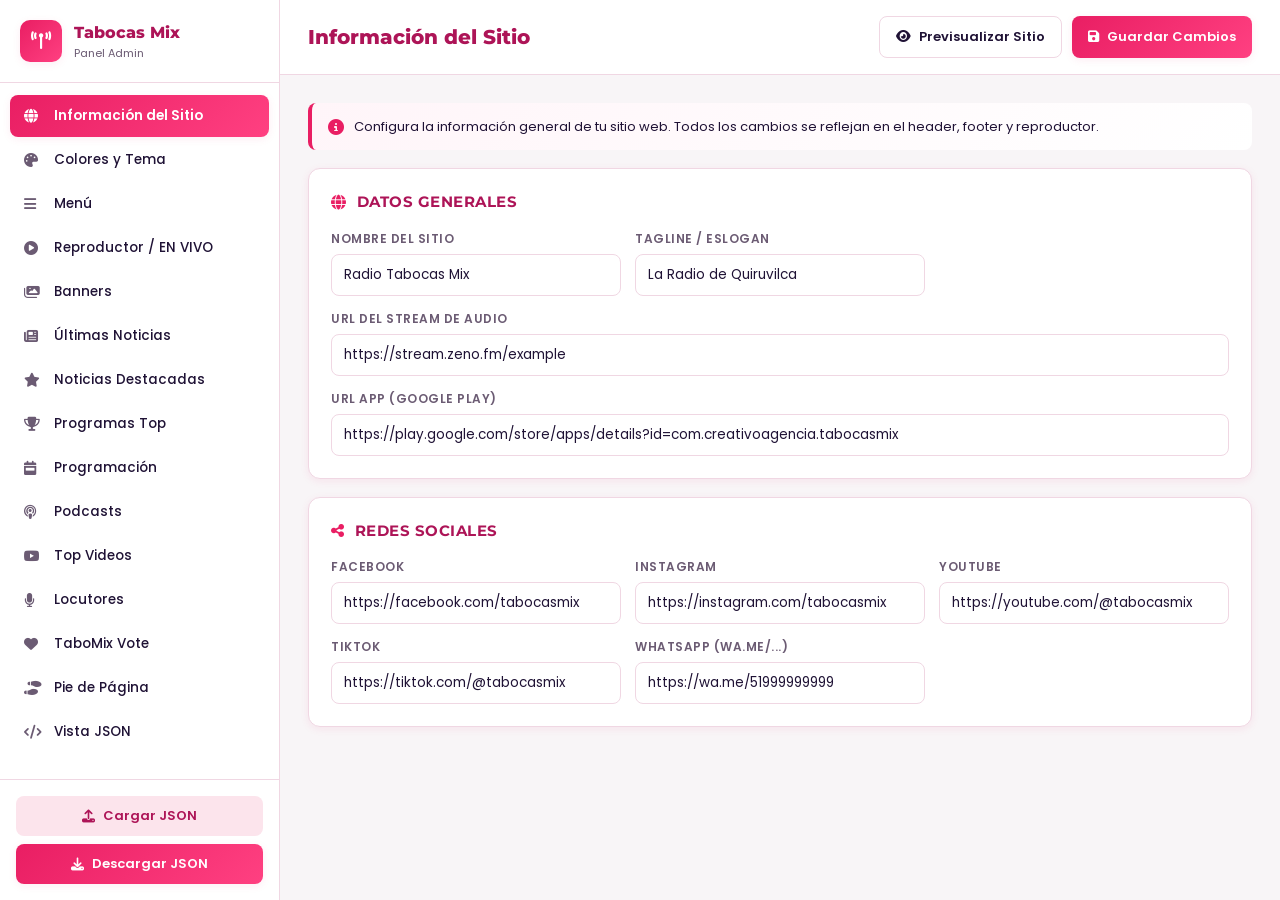
==== commit 4d5d5499: "Add files via upload" ====
--- a/admin.html
+++ b/admin.html
@@ -3,630 +3,705 @@
 <head>
 <meta charset="UTF-8" />
 <meta name="viewport" content="width=device-width,initial-scale=1.0" />
-<title>Panel de Control - Radio Party Online</title>
+<title>Panel Administrador - Radio Tabocas Mix</title>
 <link rel="preconnect" href="https://fonts.googleapis.com" />
 <link rel="preconnect" href="https://fonts.gstatic.com" crossorigin />
-<link href="https://fonts.googleapis.com/css2?family=Plus+Jakarta+Sans:wght@300;400;500;600;700;800&family=Space+Grotesk:wght@600;700;900&display=swap" rel="stylesheet" />
+<link href="https://fonts.googleapis.com/css2?family=Poppins:wght@300;400;500;600;700;800&family=Montserrat:wght@700;800;900&display=swap" rel="stylesheet" />
 <link rel="stylesheet" href="https://cdnjs.cloudflare.com/ajax/libs/font-awesome/6.5.1/css/all.min.css" />
-
-<style>
-:root {
-  --primary: #a920e9;
-  --primary-dark: #ad14a8;
-  --primary-light: #e11458;
-  --accent: #ff4081;
-  --bg: #07040d; /* Fondo hacker ultra oscuro */
-  --surface: rgba(20, 13, 33, 0.7); /* Tarjetas oscuras translúcidas */
-  --surface-secondary: #1d142d;
-  --text: #ffffff;
-  --text-muted: #9c91b0;
-  --border: rgba(169, 32, 233, 0.2);
-  --border-focus: rgba(225, 20, 88, 0.6);
-  --success: #10b981;
-  --danger: #ef4444;
-  --shadow: 0 12px 40px rgba(0, 0, 0, 0.6);
-  --glow: 0 0 15px rgba(169, 32, 233, 0.25);
-  --radius-lg: 20px;
-  --radius-md: 12px;
-}
-
-* { box-sizing: border-box; margin: 0; padding: 0; }
-body {
-  font-family: 'Plus Jakarta Sans', sans-serif;
-  background-color: var(--bg);
-  color: var(--text);
-  line-height: 1.5;
-  background-image: radial-gradient(circle at 50% 0%, rgba(169, 32, 233, 0.15) 0%, transparent 50%);
-  background-attachment: fixed;
-}
-
-/* Scrollbar Hacker */
-::-webkit-scrollbar { width: 8px; height: 8px; }
-::-webkit-scrollbar-track { background: var(--bg); }
-::-webkit-scrollbar-thumb { background: var(--primary); border-radius: 4px; }
-::-webkit-scrollbar-thumb:hover { background: var(--primary-light); }
-
-.container { max-width: 1300px; margin: 0 auto; padding: 24px; }
-
-/* HEADER */
-.main-header {
-  background: var(--surface);
-  backdrop-filter: blur(10px);
-  -webkit-backdrop-filter: blur(10px);
-  border: 1px solid var(--border);
-  padding: 24px; border-radius: var(--radius-lg);
-  display: flex; justify-content: space-between; align-items: center;
-  margin-bottom: 32px; box-shadow: var(--shadow);
-}
-.header-brand h1 {
-  font-family: 'Space Grotesk', sans-serif; font-size: 1.8rem; font-weight: 900;
-  background: linear-gradient(45deg, #fff, var(--primary-light));
-  -webkit-background-clip: text; -webkit-text-fill-color: transparent;
-  display: flex; align-items: center; gap: 12px;
-}
-.header-brand h1 i { color: var(--primary); filter: drop-shadow(0 0 8px var(--primary)); }
-.header-brand p { color: var(--text-muted); font-size: 0.85rem; text-transform: uppercase; letter-spacing: 2px; margin-top: 2px; }
-
-/* LAYOUT PRINCIPAL */
-.admin-layout { display: grid; grid-template-columns: 280px 1fr; gap: 32px; }
-
-/* ASIDE NAV */
-.admin-nav {
-  display: flex; flex-direction: column; gap: 8px;
-  background: var(--surface); border: 1px solid var(--border);
-  padding: 20px; border-radius: var(--radius-lg); height: fit-content;
-}
-.nav-btn {
-  display: flex; align-items: center; gap: 12px; width: 100%;
-  padding: 14px 16px; border-radius: var(--radius-md); color: var(--text-muted);
-  font-weight: 600; font-size: 0.95rem; text-align: left; border: none; background: none;
-  cursor: pointer; transition: all 0.3s;
-}
-.nav-btn:hover { color: var(--text); background: rgba(255, 255, 255, 0.04); }
-.nav-btn.active {
-  color: #fff; background: linear-gradient(135deg, var(--primary), var(--primary-dark));
-  box-shadow: var(--glow);
-}
-.nav-btn i { font-size: 1.1rem; width: 20px; }
-
-/* CONTENIDO */
-.panel-section {
-  background: var(--surface); border: 1px solid var(--border);
-  border-radius: var(--radius-lg); padding: 32px; box-shadow: var(--shadow);
-  display: none; animation: fadeIn 0.4s ease;
-}
-.panel-section.active { display: block; }
-@keyframes fadeIn { from { opacity: 0; transform: translateY(10px); } to { opacity: 1; transform: translateY(0); } }
-
-.section-title {
-  font-family: 'Space Grotesk', sans-serif; font-size: 1.4rem; font-weight: 700;
-  margin-bottom: 24px; padding-bottom: 12px; border-bottom: 1px solid var(--border);
-  display: flex; align-items: center; gap: 10px; color: #fff;
-}
-.section-title i { color: var(--primary-light); }
-
-/* FORMULARIOS ESTILO OSCURO */
-.form-grid { display: grid; grid-template-columns: repeat(auto-fit, minmax(240px, 1fr)); gap: 20px; margin-bottom: 20px; }
-.form-group { display: flex; flex-direction: column; gap: 8px; }
-.form-group.full-width { grid-column: 1 / -1; }
-label { font-size: 0.85rem; font-weight: 600; color: var(--text-muted); text-transform: uppercase; letter-spacing: 1px; }
-
-input[type="text"], input[type="url"], input[type="tel"], input[type="email"], textarea, select {
-  background: var(--surface-secondary); color: var(--text);
-  border: 1px solid var(--border); padding: 12px 16px; border-radius: var(--radius-md);
-  font-family: inherit; font-size: 0.95rem; transition: all 0.3s; outline: none;
-}
-input:focus, textarea:focus, select:focus {
-  border-color: var(--border-focus); box-shadow: 0 0 10px rgba(225, 20, 88, 0.2); background: #221735;
-}
-textarea { resize: vertical; min-height: 80px; }
-
-/* BOTONES */
-.btn-primary {
-  background: linear-gradient(135deg, var(--primary), var(--primary-light)); color: #fff;
-  padding: 12px 24px; border-radius: var(--radius-md); font-weight: 600;
-  display: inline-flex; align-items: center; gap: 8px; border: none; cursor: pointer;
-  box-shadow: var(--glow); transition: all 0.3s;
-}
-.btn-primary:hover { transform: translateY(-2px); filter: brightness(1.1); box-shadow: 0 0 20px rgba(169, 32, 233, 0.5); }
-
-.btn-secondary {
-  background: rgba(255,255,255,0.06); color: var(--text); border: 1px solid var(--border);
-  padding: 12px 24px; border-radius: var(--radius-md); font-weight: 600;
-  display: inline-flex; align-items: center; gap: 8px; cursor: pointer; transition: all 0.3s;
-}
-.btn-secondary:hover { background: rgba(255,255,255,0.12); border-color: var(--text-muted); }
-
-.btn-danger {
-  background: rgba(239, 68, 68, 0.15); color: #ff6b6b; border: 1px solid rgba(239, 68, 68, 0.3);
-  padding: 8px 14px; border-radius: var(--radius-md); font-weight: 600; font-size: 0.85rem;
-  cursor: pointer; transition: all 0.3s;
-}
-.btn-danger:hover { background: var(--danger); color: white; }
-
-/* TARJETAS DE LISTAS (BANNERS/NOTICIAS AGREGADOS) */
-.items-list { display: flex; flex-direction: column; gap: 14px; margin-top: 24px; }
-.item-row {
-  background: var(--surface-secondary); border: 1px solid var(--border);
-  padding: 16px; border-radius: var(--radius-md); display: flex; align-items: center; justify-content: space-between; gap: 16px;
-}
-.item-info { display: flex; align-items: center; gap: 16px; overflow: hidden; }
-.item-img { width: 56px; height: 56px; border-radius: 8px; object-fit: cover; background: #221a30; border: 1px solid rgba(255,255,255,0.05); }
-.item-texts h4 { font-size: 1rem; font-weight: 600; white-space: nowrap; overflow: hidden; text-overflow: ellipsis; color: #fff; }
-.item-texts p { font-size: 0.8rem; color: var(--text-muted); white-space: nowrap; overflow: hidden; text-overflow: ellipsis; }
-
-/* ARCHIVOS Y JSON PREVIEW */
-.file-box {
-  border: 2px dashed var(--border); padding: 32px; text-align: center;
-  border-radius: var(--radius-lg); background: rgba(255,255,255,0.01);
-  cursor: pointer; transition: all 0.3s; margin-bottom: 20px;
-}
-.file-box:hover { border-color: var(--primary-light); background: rgba(169, 32, 233, 0.05); }
-.file-box i { font-size: 2.5rem; color: var(--primary); margin-bottom: 12px; }
-
-.json-view {
-  background: #020105; border: 1px solid var(--border); color: #00ff66; /* Código verde hacker */
-  padding: 20px; border-radius: var(--radius-md); font-family: 'Courier New', monospace;
-  font-size: 0.85rem; overflow-x: auto; max-height: 350px;
-}
-
-/* TOAST ALERTA */
-.toast {
-  position: fixed; bottom: 24px; left: 50%; transform: translateX(-50%) translateY(100px);
-  padding: 12px 24px; border-radius: 50px; color: #fff; font-weight: 600; font-size: 0.95rem;
-  z-index: 10000; box-shadow: 0 10px 25px rgba(0,0,0,0.5); opacity: 0; transition: all 0.3s ease;
-}
-.toast.show { transform: translateX(-50%) translateY(0); opacity: 1; }
+<style>:root{
+  --primary:#e91e63;
+  --primary-dark:#ad1457;
+  --primary-light:#fce4ec;
+  --accent:#ff4081;
+  --bg:#f8f5f7;
+  --surface:#ffffff;
+  --text:#1f1235;
+  --text-muted:#6b5b73;
+  --border:#f0d7e3;
+  --success:#10b981;
+  --danger:#ef4444;
+  --shadow:0 8px 24px rgba(233,30,99,0.10);
+  --shadow-sm:0 2px 8px rgba(233,30,99,0.08);
+  --radius:12px;
+}
+*{box-sizing:border-box;margin:0;padding:0}
+body{font-family:'Poppins',sans-serif;background:var(--bg);color:var(--text);font-size:14px;line-height:1.5;display:flex;min-height:100vh}
+button{font-family:inherit;cursor:pointer}
+a{color:inherit;text-decoration:none}
+
+/* SIDEBAR */
+.sidebar{width:280px;background:#fff;border-right:1px solid var(--border);display:flex;flex-direction:column;position:sticky;top:0;height:100vh;flex-shrink:0;transition:transform .3s}
+.sidebar-logo{display:flex;align-items:center;gap:12px;padding:20px;border-bottom:1px solid var(--border)}
+.sidebar-logo .logo-icon{width:42px;height:42px;background:linear-gradient(135deg,var(--primary),var(--accent));color:#fff;border-radius:10px;display:grid;place-items:center;font-size:18px;box-shadow:var(--shadow-sm)}
+.sb-title{font-family:'Montserrat',sans-serif;font-weight:800;font-size:16px;color:var(--primary-dark)}
+.sb-sub{font-size:11px;color:var(--text-muted)}
+.sidebar-nav{flex:1;padding:12px 10px;overflow-y:auto;display:flex;flex-direction:column;gap:2px}
+.sb-link{display:flex;align-items:center;gap:12px;padding:11px 14px;background:transparent;border:none;border-radius:8px;text-align:left;font-size:13.5px;font-weight:500;color:var(--text);transition:background .15s,color .15s,padding .15s;width:100%}
+.sb-link i{width:18px;color:var(--text-muted);font-size:14px}
+.sb-link:hover{background:var(--primary-light);color:var(--primary-dark)}
+.sb-link:hover i{color:var(--primary)}
+.sb-link.active{background:linear-gradient(135deg,var(--primary),var(--accent));color:#fff;font-weight:600;box-shadow:var(--shadow-sm)}
+.sb-link.active i{color:#fff}
+.sidebar-bottom{padding:16px;border-top:1px solid var(--border);display:flex;flex-direction:column;gap:8px}
+
+/* BUTTONS */
+.btn-primary,.btn-secondary,.btn-ghost,.btn-danger{padding:10px 16px;border-radius:8px;border:none;font-weight:600;font-size:13px;display:inline-flex;align-items:center;justify-content:center;gap:8px;transition:transform .15s,background .15s,opacity .15s}
+.btn-primary{background:linear-gradient(135deg,var(--primary),var(--accent));color:#fff;box-shadow:var(--shadow-sm)}
+.btn-primary:hover{transform:translateY(-1px)}
+.btn-secondary{background:var(--primary-light);color:var(--primary-dark)}
+.btn-secondary:hover{background:#f8c8da}
+.btn-ghost{background:#fff;color:var(--text);border:1px solid var(--border)}
+.btn-ghost:hover{background:var(--bg)}
+.btn-danger{background:#fee2e2;color:var(--danger)}
+.btn-danger:hover{background:#fecaca}
+.btn-sm{padding:6px 10px;font-size:12px;border-radius:6px}
+
+/* MAIN */
+.main{flex:1;display:flex;flex-direction:column;min-width:0}
+.topbar{background:#fff;border-bottom:1px solid var(--border);padding:16px 28px;display:flex;align-items:center;justify-content:space-between;gap:16px;position:sticky;top:0;z-index:10}
+.topbar h1{font-family:'Montserrat',sans-serif;font-size:20px;color:var(--primary-dark);font-weight:800}
+.topbar-actions{display:flex;gap:10px}
+.mobile-menu-btn{display:none;background:transparent;border:none;font-size:22px;color:var(--primary)}
+
+.content{padding:28px;max-width:100%}
+
+/* CARDS / FORMS */
+.card{background:#fff;border-radius:var(--radius);padding:22px;box-shadow:var(--shadow-sm);border:1px solid var(--border);margin-bottom:18px}
+.card-title{font-family:'Montserrat',sans-serif;font-weight:700;font-size:15px;color:var(--primary-dark);margin-bottom:16px;display:flex;align-items:center;gap:10px;text-transform:uppercase;letter-spacing:.5px}
+.card-title i{color:var(--primary)}
+
+.form-grid{display:grid;grid-template-columns:repeat(auto-fit,minmax(240px,1fr));gap:14px}
+.form-group{display:flex;flex-direction:column;gap:6px}
+.form-group.full{grid-column:1/-1}
+.form-label{font-size:12px;font-weight:600;color:var(--text-muted);text-transform:uppercase;letter-spacing:.5px}
+.form-input,.form-textarea,.form-select{width:100%;padding:10px 12px;border:1.5px solid var(--border);border-radius:8px;background:#fff;font-family:inherit;font-size:13.5px;color:var(--text);transition:border-color .15s,box-shadow .15s}
+.form-textarea{resize:vertical;min-height:80px;font-family:inherit}
+.form-input:focus,.form-textarea:focus,.form-select:focus{outline:none;border-color:var(--primary);box-shadow:0 0 0 3px rgba(233,30,99,.12)}
+.form-input[type="color"]{padding:4px;height:42px;cursor:pointer}
+
+.color-row{display:flex;align-items:center;gap:10px}
+.color-row input[type="color"]{width:50px;height:36px;border:1.5px solid var(--border);border-radius:8px;padding:2px;cursor:pointer;flex-shrink:0}
+.color-row input[type="text"]{flex:1}
+
+/* LIST ITEMS */
+.items-list{display:flex;flex-direction:column;gap:12px}
+.item-card{background:#fff;border:1px solid var(--border);border-radius:var(--radius);padding:16px;transition:box-shadow .15s,border-color .15s}
+.item-card:hover{border-color:var(--primary-light);box-shadow:var(--shadow-sm)}
+.item-header{display:flex;align-items:center;justify-content:space-between;gap:10px;margin-bottom:12px}
+.item-title{font-weight:700;font-size:14px;color:var(--primary-dark);display:flex;align-items:center;gap:8px}
+.item-title .item-num{background:var(--primary-light);color:var(--primary-dark);width:24px;height:24px;border-radius:50%;display:grid;place-items:center;font-size:11px;font-weight:800}
+.item-actions{display:flex;gap:6px}
+.icon-btn{background:transparent;border:1px solid var(--border);width:30px;height:30px;border-radius:6px;display:grid;place-items:center;color:var(--text-muted);transition:background .15s,color .15s,border-color .15s}
+.icon-btn:hover{background:var(--primary-light);color:var(--primary);border-color:var(--primary-light)}
+.icon-btn.delete:hover{background:#fee2e2;color:var(--danger);border-color:#fecaca}
+
+.add-btn{padding:12px 16px;border:1.5px dashed var(--primary);background:rgba(233,30,99,.04);color:var(--primary-dark);border-radius:var(--radius);font-weight:600;font-size:13px;display:flex;align-items:center;justify-content:center;gap:8px;width:100%;transition:background .15s}
+.add-btn:hover{background:rgba(233,30,99,.08)}
+
+/* IMG PREVIEW */
+.img-preview{width:64px;height:64px;border-radius:8px;object-fit:cover;background:var(--bg);border:1px solid var(--border);flex-shrink:0}
+.preview-row{display:flex;align-items:center;gap:12px}
+
+/* SCHEDULE TABS */
+.day-tabs{display:flex;gap:6px;flex-wrap:wrap;margin-bottom:18px;background:var(--bg);padding:6px;border-radius:10px}
+.day-tab-admin{padding:8px 14px;border:none;background:transparent;border-radius:6px;font-weight:600;font-size:12px;color:var(--text-muted);text-transform:uppercase;letter-spacing:.5px;transition:background .15s,color .15s}
+.day-tab-admin:hover{color:var(--primary-dark)}
+.day-tab-admin.active{background:#fff;color:var(--primary-dark);box-shadow:var(--shadow-sm)}
+
+/* JSON VIEW */
+.json-view{background:#1e1e1e;color:#f8f8f2;padding:20px;border-radius:var(--radius);font-family:'Courier New',monospace;font-size:12px;overflow-x:auto;white-space:pre-wrap;max-height:70vh;line-height:1.5}
+
+/* TOAST */
+.toast{position:fixed;bottom:24px;right:24px;background:var(--text);color:#fff;padding:14px 20px;border-radius:8px;box-shadow:0 10px 30px rgba(0,0,0,.2);font-size:13px;font-weight:500;opacity:0;transform:translateY(10px);transition:opacity .25s,transform .25s;z-index:100;pointer-events:none;display:flex;align-items:center;gap:10px}
+.toast.show{opacity:1;transform:translateY(0)}
+.toast.success{background:var(--success)}
+.toast.error{background:var(--danger)}
+
+/* INFO BOX */
+.info-box{background:linear-gradient(135deg,#fff5f9,#fff);border-left:4px solid var(--primary);padding:14px 16px;border-radius:8px;font-size:13px;color:var(--text);margin-bottom:18px;display:flex;gap:10px;align-items:flex-start}
+.info-box i{color:var(--primary);margin-top:2px;font-size:16px}
 
 /* RESPONSIVE */
-@media (max-width: 992px) {
-  .admin-layout { grid-template-columns: 1fr; }
-  .main-header { flex-direction: column; text-align: center; gap: 16px; }
+@media (max-width:980px){
+  .sidebar{position:fixed;left:0;top:0;transform:translateX(-100%);z-index:50;box-shadow:8px 0 24px rgba(0,0,0,.1)}
+  .sidebar.open{transform:translateX(0)}
+  .mobile-menu-btn{display:block}
+  .content{padding:18px}
+  .topbar{padding:14px 18px}
+  .topbar h1{font-size:16px}
+  .btn-ghost{display:none}
 }
 </style>
 </head>
 <body>
-
-  <div class="container">
-    
-    <header class="main-header">
-      <div class="header-brand">
-        <h1><i class="fas fa-radio"></i> Radio Party Online</h1>
-        <p>Panel de Administración Profesional</p>
-      </div>
+  <aside class="sidebar">
+    <div class="sidebar-logo">
+      <div class="logo-icon"><i class="fas fa-broadcast-tower"></i></div>
       <div>
-        <button class="btn-primary" onclick="saveAllAndDownload()"><i class="fas fa-save"></i> Guardar Todo y Descargar</button>
-        <a id="downloadBtn" style="display:none"></a>
+        <div class="sb-title">Tabocas Mix</div>
+        <div class="sb-sub">Panel Admin</div>
+      </div>
+    </div>
+    <nav class="sidebar-nav" id="sidebarNav">
+      <button class="sb-link active" data-tab="site"><i class="fas fa-globe"></i> Información del Sitio</button>
+      <button class="sb-link" data-tab="theme"><i class="fas fa-palette"></i> Colores y Tema</button>
+      <button class="sb-link" data-tab="menu"><i class="fas fa-bars"></i> Menú</button>
+      <button class="sb-link" data-tab="player"><i class="fas fa-play-circle"></i> Reproductor / EN VIVO</button>
+      <button class="sb-link" data-tab="banners"><i class="fas fa-images"></i> Banners</button>
+      <button class="sb-link" data-tab="news"><i class="fas fa-newspaper"></i> Últimas Noticias</button>
+      <button class="sb-link" data-tab="featuredNews"><i class="fas fa-star"></i> Noticias Destacadas</button>
+      <button class="sb-link" data-tab="topPrograms"><i class="fas fa-trophy"></i> Programas Top</button>
+      <button class="sb-link" data-tab="schedule"><i class="fas fa-calendar-week"></i> Programación</button>
+      <button class="sb-link" data-tab="podcasts"><i class="fas fa-podcast"></i> Podcasts</button>
+      <button class="sb-link" data-tab="videos"><i class="fab fa-youtube"></i> Top Videos</button>
+      <button class="sb-link" data-tab="locutores"><i class="fas fa-microphone"></i> Locutores</button>
+      <button class="sb-link" data-tab="vote"><i class="fas fa-heart"></i> TaboMix Vote</button>
+      <button class="sb-link" data-tab="footer"><i class="fas fa-shoe-prints"></i> Pie de Página</button>
+      <button class="sb-link" data-tab="json"><i class="fas fa-code"></i> Vista JSON</button>
+    </nav>
+    <div class="sidebar-bottom">
+      <button class="btn-secondary" id="loadJsonBtn"><i class="fas fa-upload"></i> Cargar JSON</button>
+      <input type="file" id="loadJsonInput" accept="application/json" hidden />
+      <button class="btn-primary" id="downloadBtn"><i class="fas fa-download"></i> Descargar JSON</button>
+    </div>
+  </aside>
+
+  <main class="main">
+    <header class="topbar">
+      <button class="mobile-menu-btn" id="mobileMenuBtn"><i class="fas fa-bars"></i></button>
+      <h1 id="pageTitle">Información del Sitio</h1>
+      <div class="topbar-actions">
+        <a href="index.html" target="_blank" class="btn-ghost"><i class="fas fa-eye"></i> Previsualizar Sitio</a>
+        <button class="btn-primary" id="saveBtn"><i class="fas fa-save"></i> Guardar Cambios</button>
       </div>
     </header>
 
-    <div class="admin-layout">
-      
-      <aside class="admin-nav">
-        <button class="nav-btn active" onclick="showTab('sec-io', this)"><i class="fas fa-file-import"></i> Archivo JSON</button>
-        <button class="nav-btn" onclick="showTab('sec-general', this)"><i class="fas fa-cog"></i> Configuración Gral.</button>
-        <button class="nav-btn" onclick="showTab('sec-player', this)"><i class="fas fa-play-circle"></i> Emisión / Player</button>
-        <button class="nav-btn" onclick="showTab('sec-banners', this)"><i class="fas fa-images"></i> Banners Slider</button>
-        <button class="nav-btn" onclick="showTab('sec-news', this)"><i class="fas fa-newspaper"></i> Noticias</button>
-        <button class="nav-btn" onclick="showTab('sec-schedule', this)"><i class="fas fa-calendar-alt"></i> Programación</button>
-        <button class="nav-btn" onclick="showTab('sec-videos', this)"><i class="fas fa-video"></i> Videos Youtube</button>
-      </aside>
-
-      <main class="panel-content">
-
-        <section id="sec-io" class="panel-section active">
-          <h2 class="section-title"><i class="fas fa-file-import"></i> Cargar Base de Datos</h2>
-          <div class="file-box" onclick="document.getElementById('fileInput').click()">
-            <i class="fas fa-cloud-upload-alt"></i>
-            <h3>Selecciona o arrastra tu archivo data.json</h3>
-            <p style="color: var(--text-muted); margin-top: 6px;">Para editar la información actual, sube tu archivo aquí de la misma forma que antes.</p>
+    <div class="content" id="content"></div>
+  </main>
+
+  <div class="toast" id="toast"></div>
+
+  <script>// ============================================
+// ADMIN.JS - Panel Administrador Visual
+// ============================================
+let DATA = null;
+let currentTab = 'site';
+let currentDay = 'lunes';
+
+const DAY_KEYS = ['lunes','martes','miercoles','jueves','viernes','sabado','domingo'];
+const DAY_LABELS = {lunes:'Lunes',martes:'Martes',miercoles:'Miércoles',jueves:'Jueves',viernes:'Viernes',sabado:'Sábado',domingo:'Domingo'};
+
+const TAB_TITLES = {
+  site:'Información del Sitio',theme:'Colores y Tema',menu:'Menú de Navegación',
+  player:'Reproductor / EN VIVO',banners:'Banners Promocionales',news:'Últimas Noticias',
+  featuredNews:'Noticias Destacadas',topPrograms:'Programas Más Sintonizados',
+  schedule:'Programación Radial',podcasts:'Podcasts',videos:'Top Video Ranking',
+  locutores:'Nuestros Locutores',vote:'TaboMix Vote (Votación)',footer:'Pie de Página',json:'Vista JSON'
+};
+
+// LOAD INITIAL DATA
+async function init(){
+  try{
+    const res = await fetch('data.json?v='+Date.now());
+    DATA = await res.json();
+  }catch(e){
+    DATA = getDefaultData();
+    toast('No se pudo cargar data.json. Usando estructura por defecto.', 'error');
+  }
+  // Try load from localStorage if newer changes exist
+  const saved = localStorage.getItem('admin_data_draft');
+  if(saved){
+    if(confirm('Tienes cambios sin guardar de una sesión anterior. ¿Cargarlos?')){
+      try{DATA = JSON.parse(saved);}catch(e){}
+    }else{
+      localStorage.removeItem('admin_data_draft');
+    }
+  }
+  bindNav();
+  bindActions();
+  render();
+}
+
+function bindNav(){
+  document.querySelectorAll('.sb-link').forEach(b=>{
+    b.addEventListener('click',()=>{
+      document.querySelectorAll('.sb-link').forEach(x=>x.classList.remove('active'));
+      b.classList.add('active');
+      currentTab = b.dataset.tab;
+      document.getElementById('pageTitle').textContent = TAB_TITLES[currentTab];
+      document.querySelector('.sidebar').classList.remove('open');
+      render();
+    });
+  });
+  document.getElementById('mobileMenuBtn').onclick = ()=>document.querySelector('.sidebar').classList.toggle('open');
+}
+
+function bindActions(){
+  document.getElementById('saveBtn').onclick = ()=>{
+    localStorage.setItem('admin_data_draft', JSON.stringify(DATA));
+    toast('Cambios guardados localmente. Recuerda descargar el JSON para subirlo a GitHub.', 'success');
+  };
+  document.getElementById('downloadBtn').onclick = downloadJSON;
+  document.getElementById('loadJsonBtn').onclick = ()=>document.getElementById('loadJsonInput').click();
+  document.getElementById('loadJsonInput').onchange = (e)=>{
+    const file = e.target.files[0];
+    if(!file) return;
+    const reader = new FileReader();
+    reader.onload = (ev)=>{
+      try{
+        DATA = JSON.parse(ev.target.result);
+        toast('JSON cargado correctamente','success');
+        render();
+      }catch(err){toast('Archivo JSON inválido','error');}
+    };
+    reader.readAsText(file);
+  };
+}
+
+function downloadJSON(){
+  const blob = new Blob([JSON.stringify(DATA,null,2)],{type:'application/json'});
+  const url = URL.createObjectURL(blob);
+  const a = document.createElement('a');
+  a.href=url;a.download='data.json';a.click();
+  URL.revokeObjectURL(url);
+  toast('¡data.json descargado! Súbelo a GitHub junto al index.html','success');
+}
+
+function toast(msg,type=''){
+  const t = document.getElementById('toast');
+  t.className = 'toast show ' + type;
+  t.innerHTML = `<i class="fas fa-${type==='success'?'check-circle':type==='error'?'exclamation-circle':'info-circle'}"></i>${msg}`;
+  clearTimeout(t._tm);
+  t._tm = setTimeout(()=>{t.className='toast';},3500);
+}
+
+// ============================================
+// RENDER FORMS
+// ============================================
+function render(){
+  const c = document.getElementById('content');
+  c.innerHTML = '';
+  const r = RENDERERS[currentTab];
+  if(r) r(c);
+}
+
+const RENDERERS = {
+  site:renderSite,theme:renderTheme,menu:renderMenu,player:renderPlayer,
+  banners:renderBanners,news:renderNews,featuredNews:renderFeaturedNews,
+  topPrograms:renderTopPrograms,schedule:renderSchedule,podcasts:renderPodcasts,
+  videos:renderVideos,locutores:renderLocutores,vote:renderVote,footer:renderFooter,json:renderJSON
+};
+
+// Helper: text field
+function field(label,value,onchange,type='text',placeholder=''){
+  const id = 'f_'+Math.random().toString(36).slice(2,9);
+  return `<div class="form-group"><label class="form-label" for="${id}">${label}</label><input id="${id}" type="${type}" class="form-input" value="${(value||'').toString().replace(/"/g,'&quot;')}" placeholder="${placeholder}" data-on="${onchange}" /></div>`;
+}
+function fieldFull(label,value,onchange,type='text'){
+  return `<div class="form-group full"><label class="form-label">${label}</label><input type="${type}" class="form-input" value="${(value||'').toString().replace(/"/g,'&quot;')}" data-on="${onchange}" /></div>`;
+}
+function textareaFull(label,value,onchange){
+  return `<div class="form-group full"><label class="form-label">${label}</label><textarea class="form-textarea" data-on="${onchange}">${value||''}</textarea></div>`;
+}
+function colorField(label,value,onchange){
+  return `<div class="form-group"><label class="form-label">${label}</label><div class="color-row"><input type="color" value="${value||'#e91e63'}" data-on="${onchange}_color" /><input type="text" class="form-input" value="${value||''}" data-on="${onchange}" /></div></div>`;
+}
+
+// Bind inputs via delegation
+document.addEventListener('input',e=>{
+  const t = e.target;
+  if(!t.dataset.on) return;
+  const fn = HANDLERS[t.dataset.on];
+  if(fn) fn(t.value, t);
+});
+
+const HANDLERS = {};
+
+// ============== SITE ==============
+function renderSite(c){
+  const s = DATA.site;
+  c.innerHTML = `
+    <div class="info-box"><i class="fas fa-info-circle"></i><div>Configura la información general de tu sitio web. Todos los cambios se reflejan en el header, footer y reproductor.</div></div>
+    <div class="card">
+      <div class="card-title"><i class="fas fa-globe"></i>Datos Generales</div>
+      <div class="form-grid">
+        ${field('Nombre del sitio',s.name,'site_name')}
+        ${field('Tagline / Eslogan',s.tagline,'site_tagline')}
+        ${fieldFull('URL del stream de audio',s.streamUrl,'site_stream')}
+        ${fieldFull('URL App (Google Play)',s.appUrl,'site_app')}
+      </div>
+    </div>
+    <div class="card">
+      <div class="card-title"><i class="fas fa-share-alt"></i>Redes Sociales</div>
+      <div class="form-grid">
+        ${field('Facebook',s.social.facebook,'soc_fb')}
+        ${field('Instagram',s.social.instagram,'soc_ig')}
+        ${field('YouTube',s.social.youtube,'soc_yt')}
+        ${field('TikTok',s.social.tiktok,'soc_tt')}
+        ${field('WhatsApp (wa.me/...)',s.social.whatsapp,'soc_wa')}
+      </div>
+    </div>`;
+}
+HANDLERS.site_name=v=>DATA.site.name=v;
+HANDLERS.site_tagline=v=>DATA.site.tagline=v;
+HANDLERS.site_stream=v=>DATA.site.streamUrl=v;
+HANDLERS.site_app=v=>DATA.site.appUrl=v;
+HANDLERS.soc_fb=v=>DATA.site.social.facebook=v;
+HANDLERS.soc_ig=v=>DATA.site.social.instagram=v;
+HANDLERS.soc_yt=v=>DATA.site.social.youtube=v;
+HANDLERS.soc_tt=v=>DATA.site.social.tiktok=v;
+HANDLERS.soc_wa=v=>DATA.site.social.whatsapp=v;
+
+// ============== THEME ==============
+function renderTheme(c){
+  const t = DATA.theme;
+  c.innerHTML = `
+    <div class="info-box"><i class="fas fa-palette"></i><div>Personaliza los colores de tu sitio. Los cambios solo se aplican al descargar y subir el data.json al GitHub.</div></div>
+    <div class="card">
+      <div class="card-title"><i class="fas fa-palette"></i>Colores Principales</div>
+      <div class="form-grid">
+        ${colorField('Color Primario (Rosa)',t.primary,'th_primary')}
+        ${colorField('Primario Oscuro',t.primaryDark,'th_primaryDark')}
+        ${colorField('Primario Claro',t.primaryLight,'th_primaryLight')}
+        ${colorField('Acento',t.accent,'th_accent')}
+        ${colorField('Fondo (Background)',t.background,'th_background')}
+        ${colorField('Superficie (Surface)',t.surface,'th_surface')}
+        ${colorField('Color de Texto',t.text,'th_text')}
+        ${colorField('Texto Suave',t.textMuted,'th_textMuted')}
+      </div>
+    </div>
+    <div class="card">
+      <div class="card-title"><i class="fas fa-eye"></i>Vista Previa</div>
+      <div style="display:flex;gap:14px;flex-wrap:wrap">
+        <div style="background:${t.primary};color:#fff;padding:14px 24px;border-radius:10px;font-weight:700">Primario</div>
+        <div style="background:${t.primaryDark};color:#fff;padding:14px 24px;border-radius:10px;font-weight:700">Primario Oscuro</div>
+        <div style="background:${t.accent};color:#fff;padding:14px 24px;border-radius:10px;font-weight:700">Acento</div>
+        <div style="background:${t.primaryLight};color:${t.primaryDark};padding:14px 24px;border-radius:10px;font-weight:700">Primario Claro</div>
+        <div style="background:${t.background};color:${t.text};padding:14px 24px;border-radius:10px;font-weight:700;border:1px solid #eee">Fondo</div>
+      </div>
+    </div>`;
+}
+['primary','primaryDark','primaryLight','accent','background','surface','text','textMuted'].forEach(k=>{
+  HANDLERS['th_'+k]=v=>{DATA.theme[k]=v;};
+  HANDLERS['th_'+k+'_color']=(v,el)=>{
+    DATA.theme[k]=v;
+    // sync text input
+    const text = el.parentElement.querySelector('input[type="text"]');
+    if(text) text.value = v;
+    // refresh preview only if visible
+    const previewCards = el.closest('.card')?.parentElement?.querySelectorAll('.card')[1];
+  };
+});
+
+// ============== MENU ==============
+function renderMenu(c){
+  c.innerHTML = `
+    <div class="info-box"><i class="fas fa-info-circle"></i><div>Agrega, elimina o reordena los enlaces del menú de navegación.</div></div>
+    <div class="card"><div class="card-title"><i class="fas fa-bars"></i>Items del Menú</div>
+    <div class="items-list" id="menuList"></div>
+    <button class="add-btn" onclick="addMenuItem()" style="margin-top:14px"><i class="fas fa-plus"></i> Agregar item al menú</button></div>`;
+  renderMenuList();
+}
+function renderMenuList(){
+  const list = document.getElementById('menuList');
+  list.innerHTML = (DATA.menu||[]).map((m,i)=>`
+    <div class="item-card">
+      <div class="item-header">
+        <div class="item-title"><span class="item-num">${i+1}</span> Item de Menú</div>
+        <div class="item-actions">
+          ${i>0?`<button class="icon-btn" onclick="moveMenu(${i},-1)"><i class="fas fa-arrow-up"></i></button>`:''}
+          ${i<DATA.menu.length-1?`<button class="icon-btn" onclick="moveMenu(${i},1)"><i class="fas fa-arrow-down"></i></button>`:''}
+          <button class="icon-btn delete" onclick="deleteMenu(${i})"><i class="fas fa-trash"></i></button>
+        </div>
+      </div>
+      <div class="form-grid">
+        <div class="form-group"><label class="form-label">Etiqueta</label><input class="form-input" value="${m.label}" oninput="DATA.menu[${i}].label=this.value" /></div>
+        <div class="form-group"><label class="form-label">URL / Ancla</label><input class="form-input" value="${m.url}" oninput="DATA.menu[${i}].url=this.value" /></div>
+      </div>
+    </div>`).join('');
+}
+window.addMenuItem=()=>{DATA.menu.push({label:'Nuevo',url:'#'});renderMenuList();};
+window.deleteMenu=(i)=>{if(confirm('¿Eliminar este item?')){DATA.menu.splice(i,1);renderMenuList();}};
+window.moveMenu=(i,d)=>{const a=DATA.menu;[a[i],a[i+d]]=[a[i+d],a[i]];renderMenuList();};
+
+// ============== PLAYER ==============
+function renderPlayer(c){
+  const p = DATA.player;
+  c.innerHTML = `
+    <div class="info-box"><i class="fas fa-info-circle"></i><div>Configura el programa que aparece "EN DIRECTO" en el reproductor principal.</div></div>
+    <div class="card">
+      <div class="card-title"><i class="fas fa-play-circle"></i>Programa al Aire</div>
+      <div class="form-grid">
+        ${field('Etiqueta (ej: EN DIRECTO)',p.showTitle,'p_showTitle')}
+        ${field('Nombre del programa',p.programName,'p_program')}
+        ${field('Conductor / Host',p.hostName,'p_host')}
+        ${field('Horario',p.schedule,'p_sched')}
+        ${fieldFull('URL imagen de portada',p.cover,'p_cover')}
+      </div>
+      <div class="preview-row" style="margin-top:14px"><img class="img-preview" src="${p.cover||''}" /><span style="color:var(--text-muted);font-size:12px">Vista previa</span></div>
+    </div>`;
+}
+HANDLERS.p_showTitle=v=>DATA.player.showTitle=v;
+HANDLERS.p_program=v=>DATA.player.programName=v;
+HANDLERS.p_host=v=>DATA.player.hostName=v;
+HANDLERS.p_sched=v=>DATA.player.schedule=v;
+HANDLERS.p_cover=v=>DATA.player.cover=v;
+
+// ============== GENERIC LIST RENDERER ==============
+function renderList(arrKey, fields, options={}){
+  const arr = DATA[arrKey]||[];
+  const c = document.getElementById('content');
+  const title = options.title||arrKey;
+  const icon = options.icon||'list';
+  const itemLabel = options.itemLabel||'Item';
+  const defaults = options.defaults||{};
+  c.innerHTML = `
+    <div class="info-box"><i class="fas fa-info-circle"></i><div>${options.help||'Administra los elementos de esta sección.'}</div></div>
+    <div class="card"><div class="card-title"><i class="fas fa-${icon}"></i>${title}</div>
+    <div class="items-list" id="genList"></div>
+    <button class="add-btn" id="addBtn" style="margin-top:14px"><i class="fas fa-plus"></i> Agregar ${itemLabel.toLowerCase()}</button></div>`;
+  const list = document.getElementById('genList');
+  function refresh(){
+    list.innerHTML = arr.map((item,i)=>`
+      <div class="item-card">
+        <div class="item-header">
+          <div class="item-title"><span class="item-num">${i+1}</span> ${itemLabel}${item[fields[0].key]?': '+escapeHtml(String(item[fields[0].key]).slice(0,40)):''}</div>
+          <div class="item-actions">
+            ${i>0?`<button class="icon-btn" data-mv="${i}" data-d="-1"><i class="fas fa-arrow-up"></i></button>`:''}
+            ${i<arr.length-1?`<button class="icon-btn" data-mv="${i}" data-d="1"><i class="fas fa-arrow-down"></i></button>`:''}
+            <button class="icon-btn delete" data-del="${i}"><i class="fas fa-trash"></i></button>
           </div>
-          <input type="file" id="fileInput" accept=".json" style="display:none" onchange="loadJsonFile(this)" />
-          
-          <div id="jsonMetaDisplay" style="display:none">
-            <h3 style="margin-bottom:12px; font-family:'Space Grotesk'">Vista Previa del Código en Tiempo Real</h3>
-            <pre class="json-view" id="jsonView"></pre>
-            <div style="margin-top:14px; display:flex; gap:10px;">
-              <button class="btn-secondary" onclick="navigator.clipboard.writeText(JSON.stringify(DATA,null,2)); toast('Código JSON copiado','success')"><i class="fas fa-copy"></i> Copiar Código</button>
-            </div>
-          </div>
-        </section>
-
-        <section id="sec-general" class="panel-section">
-          <h2 class="section-title"><i class="fas fa-cog"></i> Configuración General de la Estación</h2>
-          <div class="form-grid">
-            <div class="form-group"><label>Nombre de la Radio</label><input type="text" id="site_name" oninput="updateGeneral()" /></div>
-            <div class="form-group"><label>Eslogan / Tagline</label><input type="text" id="site_tagline" oninput="updateGeneral()" /></div>
-            <div class="form-group full-width"><label>URL del Logotipo (Imagen)</label><input type="url" id="site_logo" oninput="updateGeneral()" /></div>
-            <div class="form-group"><label>Enlace App (Google Play)</label><input type="url" id="site_app" oninput="updateGeneral()" /></div>
-            <div class="form-group"><label>Línea Alerta / Breaking News</label><input type="text" id="site_breaking" oninput="updateGeneral()" /></div>
-          </div>
-          <h3 style="margin:24px 0 12px 0; font-family:'Space Grotesk'; font-size:1.1rem; color:var(--primary-light)">Redes Sociales y Contacto</h3>
-          <div class="form-grid">
-            <div class="form-group"><label>WhatsApp (Solo Números)</label><input type="text" id="soc_whatsapp" oninput="updateGeneral()" /></div>
-            <div class="form-group"><label>Instagram URL</label><input type="url" id="soc_instagram" oninput="updateGeneral()" /></div>
-            <div class="form-group"><label>Facebook URL</label><input type="url" id="soc_facebook" oninput="updateGeneral()" /></div>
-            <div class="form-group"><label>Teléfono Fijo / Móvil</label><input type="text" id="foot_phone" oninput="updateGeneral()" /></div>
-            <div class="form-group"><label>Email de Contacto</label><input type="email" id="foot_email" oninput="updateGeneral()" /></div>
-            <div class="form-group"><label>Dirección / Ubicación</label><input type="text" id="foot_address" oninput="updateGeneral()" /></div>
-            <div class="form-group full-width"><label>Texto Breve del Footer (Sobre Nosotros)</label><textarea id="foot_about" oninput="updateGeneral()"></textarea></div>
-          </div>
-        </section>
-
-        <section id="sec-player" class="panel-section">
-          <h2 class="section-title"><i class="fas fa-play-circle"></i> Enlace de Streaming e Info en Vivo</h2>
-          <div class="form-grid">
-            <div class="form-group full-width"><label>URL de Transmisión de Audio (Stream URL)</label><input type="url" id="site_stream" oninput="updatePlayer()" /></div>
-            <div class="form-group"><label>Etiqueta Superior (Ej: EN DIRECTO)</label><input type="text" id="play_badge" oninput="updatePlayer()" /></div>
-            <div class="form-group"><label>Nombre del Programa</label><input type="text" id="play_prog" oninput="updatePlayer()" /></div>
-            <div class="form-group"><label>Conductor / Locutor</label><input type="text" id="play_host" oninput="updatePlayer()" /></div>
-            <div class="form-group full-width"><label>Carátula del Programa (Imagen URL)</label><input type="url" id="play_cover" oninput="updatePlayer()" /></div>
-          </div>
-        </section>
-
-        <section id="sec-banners" class="panel-section">
-          <h2 class="section-title"><i class="fas fa-images"></i> Administrar Diapositivas (Banners)</h2>
-          <div class="form-grid" style="background: rgba(0,0,0,0.2); padding: 16px; border-radius: var(--radius-md);">
-            <div class="form-group"><label>Título del Banner</label><input type="text" id="add_b_title" /></div>
-            <div class="form-group"><label>Descripción Corta</label><input type="text" id="add_b_desc" /></div>
-            <div class="form-group full-width"><label>Imagen del Banner (URL)</label><input type="url" id="add_b_img" /></div>
-            <div class="form-group" style="align-items: flex-start; justify-content: flex-end;">
-              <button class="btn-primary" onclick="addBanner()"><i class="fas fa-plus"></i> Añadir Banner</button>
-            </div>
-          </div>
-          <div class="items-list" id="listBanners"></div>
-        </section>
-
-        <section id="sec-news" class="panel-section">
-          <h2 class="section-title"><i class="fas fa-newspaper"></i> Agregar Noticias (Destacadas y Comunes)</h2>
-          <div class="form-grid" style="background: rgba(0,0,0,0.2); padding: 16px; border-radius: var(--radius-md);">
-            <div class="form-group"><label>Título</label><input type="text" id="add_n_title" /></div>
-            <div class="form-group"><label>Tipo de Noticia</label>
-              <select id="add_n_type">
-                <option value="featuredNews">Noticia Destacada (Máx. 3 en la parte alta)</option>
-                <option value="news">Noticia Estándar (Grilla inferior)</option>
-              </select>
-            </div>
-            <div class="form-group full-width"><label>Imagen de Portada (URL)</label><input type="url" id="add_n_img" /></div>
-            <div class="form-group full-width"><label>Descripción / Copete</label><textarea id="add_n_desc"></textarea></div>
-            <div class="form-group"><label>Enlace Externo / Detalle (Opcional URL)</label><input type="url" id="add_n_url" value="#" /></div>
-            <div class="form-group" style="align-items: flex-start; justify-content: flex-end;">
-              <button class="btn-primary" onclick="addNews()"><i class="fas fa-plus"></i> Publicar Noticia</button>
-            </div>
-          </div>
-          <h3 style="margin-top:24px; font-family:'Space Grotesk'; font-size:1.1rem;">Noticias Cargadas</h3>
-          <div class="items-list" id="listNews"></div>
-        </section>
-
-        <section id="sec-schedule" class="panel-section">
-          <h2 class="section-title"><i class="fas fa-calendar-alt"></i> Cronograma de Programas Semanales</h2>
-          <div class="form-grid" style="background: rgba(0,0,0,0.2); padding: 16px; border-radius: var(--radius-md);">
-            <div class="form-group"><label>Día de la Semana</label>
-              <select id="sched_day">
-                <option value="lunes">Lunes</option><option value="martes">Martes</option>
-                <option value="miercoles">Miércoles</option><option value="jueves">Jueves</option>
-                <option value="viernes">Viernes</option><option value="sabado">Sábado</option>
-                <option value="domingo">Domingo</option>
-              </select>
-            </div>
-            <div class="form-group"><label>Nombre del Show</label><input type="text" id="sched_name" /></div>
-            <div class="form-group"><label>Horario (Ej: 08:00 - 12:00)</label><input type="text" id="sched_time" /></div>
-            <div class="form-group full-width"><label>Imagen / Foto del Show (URL)</label><input type="url" id="sched_img" /></div>
-            <div class="form-group" style="align-items: flex-start; justify-content: flex-end;">
-              <button class="btn-primary" onclick="addSchedule()"><i class="fas fa-plus"></i> Asignar a la Agenda</button>
-            </div>
-          </div>
-          <div class="items-list" id="listSchedule"></div>
-        </section>
-
-        <section id="sec-videos" class="panel-section">
-          <h2 class="section-title"><i class="fas fa-video"></i> Galería de Videos de Youtube</h2>
-          <div class="form-grid" style="background: rgba(0,0,0,0.2); padding: 16px; border-radius: var(--radius-md);">
-            <div class="form-group"><label>Título del Video</label><input type="text" id="v_title" /></div>
-            <div class="form-group full-width"><label>URL Completa de Youtube (Watch o Embed)</label><input type="url" id="v_url" placeholder="https://www.youtube.com/watch?v=..." /></div>
-            <div class="form-group" style="align-items: flex-start; justify-content: flex-end;">
-              <button class="btn-primary" onclick="addVideo()"><i class="fas fa-plus"></i> Vincular Video</button>
-            </div>
-          </div>
-          <div class="items-list" id="listVideos"></div>
-        </section>
-
-      </main>
-
+        </div>
+        <div class="form-grid">
+          ${fields.map(f=>{
+            const v = item[f.key]||'';
+            const cls = f.full?'form-group full':'form-group';
+            if(f.type==='textarea') return `<div class="${cls}"><label class="form-label">${f.label}</label><textarea class="form-textarea" data-i="${i}" data-k="${f.key}">${escapeHtml(v)}</textarea></div>`;
+            return `<div class="${cls}"><label class="form-label">${f.label}</label><input type="${f.type||'text'}" class="form-input" value="${escapeHtml(String(v))}" data-i="${i}" data-k="${f.key}" /></div>`;
+          }).join('')}
+        </div>
+        ${item.image?`<div class="preview-row" style="margin-top:10px"><img class="img-preview" src="${item.image}" onerror="this.style.opacity=.3" /></div>`:''}
+      </div>`).join('');
+    list.querySelectorAll('input,textarea').forEach(el=>{
+      el.addEventListener('input',()=>{
+        const i = +el.dataset.i, k = el.dataset.k;
+        let val = el.value;
+        if(el.type==='number') val = +val||0;
+        arr[i][k] = val;
+      });
+    });
+    list.querySelectorAll('[data-del]').forEach(b=>b.addEventListener('click',()=>{
+      if(confirm('¿Eliminar este elemento?')){arr.splice(+b.dataset.del,1);refresh();}
+    }));
+    list.querySelectorAll('[data-mv]').forEach(b=>b.addEventListener('click',()=>{
+      const i=+b.dataset.mv,d=+b.dataset.d;[arr[i],arr[i+d]]=[arr[i+d],arr[i]];refresh();
+    }));
+  }
+  document.getElementById('addBtn').onclick = ()=>{arr.push({...defaults});refresh();};
+  refresh();
+}
+function escapeHtml(s){return String(s).replace(/&/g,'&amp;').replace(/</g,'&lt;').replace(/>/g,'&gt;').replace(/"/g,'&quot;');}
+
+// ============== BANNERS ==============
+function renderBanners(c){
+  c.innerHTML=''; document.getElementById('content').innerHTML='';
+  if(!DATA.banners) DATA.banners=[];
+  renderList('banners',[
+    {key:'image',label:'URL de imagen',full:true},
+    {key:'url',label:'URL destino al hacer clic',full:true}
+  ],{title:'Banners Promocionales',icon:'images',itemLabel:'Banner',defaults:{image:'',url:'#'},help:'Imágenes promocionales del slider principal. Formato recomendado: 2048x740px.'});
+}
+
+// ============== NEWS ==============
+function renderNews(c){
+  if(!DATA.news) DATA.news=[];
+  renderList('news',[
+    {key:'title',label:'Título',full:true},
+    {key:'category',label:'Categoría'},
+    {key:'date',label:'Fecha'},
+    {key:'image',label:'URL imagen',full:true},
+    {key:'url',label:'URL del artículo',full:true}
+  ],{title:'Últimas Noticias',icon:'newspaper',itemLabel:'Noticia',defaults:{title:'',category:'',date:'',image:'',url:'#'}});
+}
+
+function renderFeaturedNews(c){
+  if(!DATA.featuredNews) DATA.featuredNews=[];
+  renderList('featuredNews',[
+    {key:'title',label:'Título',full:true},
+    {key:'category',label:'Categoría'},
+    {key:'image',label:'URL imagen',full:true},
+    {key:'excerpt',label:'Resumen / Extracto',full:true,type:'textarea'},
+    {key:'url',label:'URL del artículo',full:true}
+  ],{title:'Noticias Destacadas',icon:'star',itemLabel:'Noticia destacada',defaults:{title:'',category:'',image:'',excerpt:'',url:'#'}});
+}
+
+function renderTopPrograms(c){
+  if(!DATA.topPrograms) DATA.topPrograms=[];
+  renderList('topPrograms',[
+    {key:'name',label:'Nombre del programa',full:true},
+    {key:'image',label:'URL imagen',full:true},
+    {key:'url',label:'URL del programa',full:true}
+  ],{title:'Programas Más Sintonizados',icon:'trophy',itemLabel:'Programa',defaults:{name:'',image:'',url:'#'}});
+}
+
+// ============== SCHEDULE ==============
+function renderSchedule(c){
+  c.innerHTML = `
+    <div class="info-box"><i class="fas fa-info-circle"></i><div>Configura la programación radial por día. Selecciona un día y agrega/edita los programas.</div></div>
+    <div class="card">
+      <div class="card-title"><i class="fas fa-calendar-week"></i>Programación por Día</div>
+      <div class="day-tabs" id="dayTabsAdmin">
+        ${DAY_KEYS.map(d=>`<button class="day-tab-admin ${d===currentDay?'active':''}" data-d="${d}">${DAY_LABELS[d]}</button>`).join('')}
+      </div>
+      <div class="items-list" id="schedList"></div>
+      <button class="add-btn" id="addSched" style="margin-top:14px"><i class="fas fa-plus"></i> Agregar programa</button>
+    </div>`;
+  document.querySelectorAll('.day-tab-admin').forEach(b=>b.addEventListener('click',()=>{
+    currentDay = b.dataset.d;
+    document.querySelectorAll('.day-tab-admin').forEach(x=>x.classList.remove('active'));
+    b.classList.add('active');
+    refreshSched();
+  }));
+  document.getElementById('addSched').onclick = ()=>{
+    if(!DATA.schedule[currentDay]) DATA.schedule[currentDay]=[];
+    DATA.schedule[currentDay].push({name:'',time:'',image:''});
+    refreshSched();
+  };
+  refreshSched();
+}
+function refreshSched(){
+  if(!DATA.schedule) DATA.schedule={};
+  if(!DATA.schedule[currentDay]) DATA.schedule[currentDay]=[];
+  const arr = DATA.schedule[currentDay];
+  const list = document.getElementById('schedList');
+  if(!arr.length){list.innerHTML='<div style="text-align:center;padding:30px;color:var(--text-muted)">No hay programas para este día. Agrega uno.</div>';return;}
+  list.innerHTML = arr.map((p,i)=>`
+    <div class="item-card">
+      <div class="item-header">
+        <div class="item-title"><span class="item-num">${i+1}</span> ${p.name||'Programa'}</div>
+        <div class="item-actions">
+          ${i>0?`<button class="icon-btn" data-mv="${i}" data-d="-1"><i class="fas fa-arrow-up"></i></button>`:''}
+          ${i<arr.length-1?`<button class="icon-btn" data-mv="${i}" data-d="1"><i class="fas fa-arrow-down"></i></button>`:''}
+          <button class="icon-btn delete" data-del="${i}"><i class="fas fa-trash"></i></button>
+        </div>
+      </div>
+      <div class="form-grid">
+        <div class="form-group full"><label class="form-label">Nombre</label><input class="form-input" value="${escapeHtml(p.name||'')}" data-i="${i}" data-k="name" /></div>
+        <div class="form-group"><label class="form-label">Horario (ej: 09:00 - 12:00)</label><input class="form-input" value="${escapeHtml(p.time||'')}" data-i="${i}" data-k="time" /></div>
+        <div class="form-group"><label class="form-label">URL imagen</label><input class="form-input" value="${escapeHtml(p.image||'')}" data-i="${i}" data-k="image" /></div>
+      </div>
+    </div>`).join('');
+  list.querySelectorAll('input').forEach(el=>el.addEventListener('input',()=>{
+    arr[+el.dataset.i][el.dataset.k]=el.value;
+  }));
+  list.querySelectorAll('[data-del]').forEach(b=>b.addEventListener('click',()=>{
+    if(confirm('¿Eliminar?')){arr.splice(+b.dataset.del,1);refreshSched();}
+  }));
+  list.querySelectorAll('[data-mv]').forEach(b=>b.addEventListener('click',()=>{
+    const i=+b.dataset.mv,d=+b.dataset.d;[arr[i],arr[i+d]]=[arr[i+d],arr[i]];refreshSched();
+  }));
+}
+
+// ============== PODCASTS ==============
+function renderPodcasts(c){
+  if(!DATA.podcasts) DATA.podcasts=[];
+  renderList('podcasts',[
+    {key:'title',label:'Título',full:true},
+    {key:'image',label:'URL imagen',full:true},
+    {key:'duration',label:'Duración (ej: 12:45)'},
+    {key:'url',label:'URL del podcast'}
+  ],{title:'Podcasts Destacados',icon:'podcast',itemLabel:'Podcast',defaults:{title:'',image:'',duration:'00:00',url:'#'}});
+}
+
+// ============== VIDEOS ==============
+function renderVideos(c){
+  if(!DATA.videos) DATA.videos=[];
+  renderList('videos',[
+    {key:'title',label:'Título',full:true},
+    {key:'channel',label:'Canal de YouTube'},
+    {key:'youtubeId',label:'YouTube ID (ej: dQw4w9WgXcQ)'}
+  ],{title:'Top Video Ranking',icon:'youtube',itemLabel:'Video',defaults:{title:'',channel:'',youtubeId:''},help:'Sólo pega el ID del video de YouTube (la parte después de v=). Ejemplo: para https://youtube.com/watch?v=ABC123 usa ABC123'});
+}
+
+// ============== LOCUTORES ==============
+function renderLocutores(c){
+  if(!DATA.locutores) DATA.locutores=[];
+  renderList('locutores',[
+    {key:'name',label:'Nombre',full:true},
+    {key:'program',label:'Programa que conduce',full:true},
+    {key:'image',label:'URL foto',full:true},
+    {key:'url',label:'URL perfil',full:true}
+  ],{title:'Locutores / Conductores',icon:'microphone',itemLabel:'Locutor',defaults:{name:'',program:'',image:'',url:'#'}});
+}
+
+// ============== VOTE ==============
+function renderVote(c){
+  if(!DATA.tabomixVote) DATA.tabomixVote=[];
+  renderList('tabomixVote',[
+    {key:'title',label:'Artista / Grupo',full:true},
+    {key:'subtitle',label:'Canción / Descripción',full:true},
+    {key:'image',label:'URL imagen',full:true},
+    {key:'votes',label:'Votos iniciales',type:'number'}
+  ],{title:'Vota por la TaboMix de la semana',icon:'heart',itemLabel:'Candidato',defaults:{title:'',subtitle:'',image:'',votes:0}});
+}
+
+// ============== FOOTER ==============
+function renderFooter(c){
+  const f = DATA.footer; const ct = f.contact||{};
+  c.innerHTML = `
+    <div class="info-box"><i class="fas fa-info-circle"></i><div>Información que aparece en el pie de página del sitio.</div></div>
+    <div class="card">
+      <div class="card-title"><i class="fas fa-info-circle"></i>Sobre nosotros</div>
+      <div class="form-grid">
+        ${textareaFull('Descripción / Acerca de',f.about,'f_about')}
+        ${fieldFull('Copyright',f.copyright,'f_copy')}
+      </div>
     </div>
-  </div>
-
-  <div id="toast" class="toast"></div>
-
-  <script>
-    let DATA = {};
-
-    function showTab(id, btn) {
-      document.querySelectorAll('.panel-section').forEach(s => s.classList.remove('active'));
-      document.querySelectorAll('.nav-btn').forEach(b => b.classList.remove('active'));
-      document.getElementById(id).classList.add('active');
-      btn.classList.add('active');
-      if(id === 'sec-banners' || id === 'sec-news' || id === 'sec-schedule' || id === 'sec-videos') refreshLists();
-    }
-
-    function toast(msg, type='success') {
-      const t = document.getElementById('toast');
-      t.textContent = msg;
-      t.style.background = type === 'success' ? '#10b981' : '#ef4444';
-      t.classList.add('show');
-      setTimeout(() => t.classList.remove('show'), 3000);
-    }
-
-    // MANEJO DE ARCHIVOS E IGUALDAD DE DATOS
-    function loadJsonFile(input) {
-      const file = input.files[0];
-      if(!file) return;
-      const reader = new FileReader();
-      reader.onload = function(e) {
-        try {
-          DATA = JSON.parse(e.target.result);
-          // Forzar corrección de nombre de marca si viene el viejo
-          if(!DATA.site) DATA.site = {};
-          if(!DATA.site.name || DATA.site.name.includes("Tabocas")) {
-            DATA.site.name = "RADIO PARTY ONLINE";
-          }
-          
-          document.getElementById('jsonMetaDisplay').style.display = 'block';
-          populateInputs();
-          refreshLists();
-          updateCodeView();
-          toast("Archivo data.json cargado correctamente");
-        } catch(err) {
-          toast("Error: El archivo no es un JSON válido", "danger");
-        }
-      };
-      reader.readAsText(file);
-    }
-
-    function populateInputs() {
-      if(!DATA.site) DATA.site = {};
-      document.getElementById('site_name').value = DATA.site.name || '';
-      document.getElementById('site_tagline').value = DATA.site.tagline || '';
-      document.getElementById('site_logo').value = DATA.site.logoUrl || '';
-      document.getElementById('site_app').value = DATA.site.appUrl || '';
-      document.getElementById('site_stream').value = DATA.site.streamUrl || '';
-      document.getElementById('site_breaking').value = DATA.breakingNews || '';
-
-      const s = DATA.site.social || {};
-      document.getElementById('soc_whatsapp').value = s.whatsapp || '';
-      document.getElementById('soc_instagram').value = s.instagram || '';
-      document.getElementById('soc_facebook').value = s.facebook || '';
-
-      const f = DATA.footer || {};
-      document.getElementById('foot_about').value = f.about || '';
-      const c = f.contact || {};
-      document.getElementById('foot_phone').value = c.phone || '';
-      document.getElementById('foot_email').value = c.email || '';
-      document.getElementById('foot_address').value = c.address || '';
-
-      const p = DATA.player || {};
-      document.getElementById('play_badge').value = p.showTitle || '';
-      document.getElementById('play_prog').value = p.programName || '';
-      document.getElementById('play_host').value = p.hostName || '';
-      document.getElementById('play_cover').value = p.cover || '';
-    }
-
-    function updateGeneral() {
-      if(!DATA.site) DATA.site = {};
-      DATA.site.name = document.getElementById('site_name').value;
-      DATA.site.tagline = document.getElementById('site_tagline').value;
-      DATA.site.logoUrl = document.getElementById('site_logo').value;
-      DATA.site.appUrl = document.getElementById('site_app').value;
-      DATA.breakingNews = document.getElementById('site_breaking').value;
-
-      if(!DATA.site.social) DATA.site.social = {};
-      DATA.site.social.whatsapp = document.getElementById('soc_whatsapp').value;
-      DATA.site.social.instagram = document.getElementById('soc_instagram').value;
-      DATA.site.social.facebook = document.getElementById('soc_facebook').value;
-
-      if(!DATA.footer) DATA.footer = {};
-      DATA.footer.about = document.getElementById('foot_about').value;
-      DATA.footer.copyright = `© 2026 ${DATA.site.name}. Todos los derechos reservados.`;
-      
-      if(!DATA.footer.contact) DATA.footer.contact = {};
-      DATA.footer.contact.phone = document.getElementById('foot_phone').value;
-      DATA.footer.contact.email = document.getElementById('foot_email').value;
-      DATA.footer.contact.address = document.getElementById('foot_address').value;
-
-      updateCodeView();
-    }
-
-    function updatePlayer() {
-      if(!DATA.site) DATA.site = {};
-      DATA.site.streamUrl = document.getElementById('site_stream').value;
-
-      if(!DATA.player) DATA.player = {};
-      DATA.player.showTitle = document.getElementById('play_badge').value;
-      DATA.player.programName = document.getElementById('play_prog').value;
-      DATA.player.hostName = document.getElementById('play_host').value;
-      DATA.player.cover = document.getElementById('play_cover').value;
-
-      updateCodeView();
-    }
-
-    function updateCodeView() {
-      const view = document.getElementById('jsonView');
-      if(view) view.textContent = JSON.stringify(DATA, null, 2);
-    }
-
-    // OPERACIONES DINÁMICAS DE LISTAS
-    function refreshLists() {
-      updateCodeView();
-      
-      // Diapositivas
-      const bCont = document.getElementById('listBanners');
-      bCont.innerHTML = (DATA.banners || []).map((b, i) => `
-        <div class="item-row">
-          <div class="item-info">
-            <img src="${b.image}" class="item-img"/>
-            <div class="item-texts"><h4>${b.title || 'Sin Título'}</h4><p>${b.description || ''}</p></div>
-          </div>
-          <button class="btn-danger" onclick="removeItem('banners', ${i})"><i class="fas fa-trash"></i></button>
-        </div>
-      `).join('');
-
-      // Noticias unificadas en el listado
-      const nCont = document.getElementById('listNews');
-      let newsHtml = '';
-      (DATA.featuredNews || []).forEach((n, i) => {
-        newsHtml += `
-          <div class="item-row" style="border-left: 3px solid var(--primary-light);">
-            <div class="item-info">
-              <img src="${n.image}" class="item-img"/>
-              <div class="item-texts"><h4>[DESTACADA] ${n.title}</h4><p>${n.description || ''}</p></div>
-            </div>
-            <button class="btn-danger" onclick="removeItem('featuredNews', ${i})"><i class="fas fa-trash"></i></button>
-          </div>`;
-      });
-      (DATA.news || []).forEach((n, i) => {
-        newsHtml += `
-          <div class="item-row">
-            <div class="item-info">
-              <img src="${n.image}" class="item-img"/>
-              <div class="item-texts"><h4>${n.title}</h4><p>${n.description || ''}</p></div>
-            </div>
-            <button class="btn-danger" onclick="removeItem('news', ${i})"><i class="fas fa-trash"></i></button>
-          </div>`;
-      });
-      nCont.innerHTML = newsHtml || '<p style="color:var(--text-muted)">No hay noticias registradas.</p>';
-
-      // Programación
-      const sCont = document.getElementById('listSchedule');
-      let schedHtml = '';
-      if(DATA.schedule) {
-        Object.entries(DATA.schedule).forEach(([day, list]) => {
-          list.forEach((s, i) => {
-            if(!s.name) return;
-            schedHtml += `
-              <div class="item-row">
-                <div class="item-info">
-                  <div class="item-texts"><h4>${s.name} (${day.toUpperCase()})</h4><p><i class="far fa-clock"></i> ${s.time}</p></div>
-                </div>
-                <button class="btn-danger" onclick="removeScheduleItem('${day}', ${i})"><i class="fas fa-trash"></i></button>
-              </div>`;
-          });
-        });
-      }
-      sCont.innerHTML = schedHtml || '<p style="color:var(--text-muted)">No hay agenda semanal configurada.</p>';
-
-      // Videos
-      const vCont = document.getElementById('listVideos');
-      vCont.innerHTML = (DATA.videos || []).map((v, i) => `
-        <div class="item-row">
-          <div class="item-info">
-            <div class="item-texts"><h4>${v.title}</h4><p>${v.url}</p></div>
-          </div>
-          <button class="btn-danger" onclick="removeItem('videos', ${i})"><i class="fas fa-trash"></i></button>
-        </div>
-      `).join('');
-    }
-
-    function addBanner() {
-      if(!DATA.banners) DATA.banners = [];
-      DATA.banners.push({
-        title: document.getElementById('add_b_title').value,
-        description: document.getElementById('add_b_desc').value,
-        image: document.getElementById('add_b_img').value
-      });
-      document.getElementById('add_b_title').value = '';
-      document.getElementById('add_b_desc').value = '';
-      document.getElementById('add_b_img').value = '';
-      refreshLists();
-      toast('Diapositiva añadida');
-    }
-
-    function addNews() {
-      const type = document.getElementById('add_n_type').value;
-      if(!DATA[type]) DATA[type] = [];
-      DATA[type].push({
-        title: document.getElementById('add_n_title').value,
-        description: document.getElementById('add_n_desc').value,
-        image: document.getElementById('add_n_img').value,
-        url: document.getElementById('add_n_url').value || '#'
-      });
-      document.getElementById('add_n_title').value = '';
-      document.getElementById('add_n_desc').value = '';
-      document.getElementById('add_n_img').value = '';
-      refreshLists();
-      toast('Noticia publicada exitosamente');
-    }
-
-    function addSchedule() {
-      if(!DATA.schedule) DATA.schedule = { lunes:[], martes:[], miercoles:[], jueves:[], viernes:[], sabado:[], domingo:[] };
-      const day = document.getElementById('sched_day').value;
-      DATA.schedule[day].push({
-        name: document.getElementById('sched_name').value,
-        time: document.getElementById('sched_time').value,
-        image: document.getElementById('sched_img').value || DATA.site.logoUrl
-      });
-      document.getElementById('sched_name').value = '';
-      document.getElementById('sched_time').value = '';
-      document.getElementById('sched_img').value = '';
-      refreshLists();
-      toast('Programa agendado');
-    }
-
-    function addVideo() {
-      if(!DATA.videos) DATA.videos = [];
-      DATA.videos.push({
-        title: document.getElementById('v_title').value,
-        url: document.getElementById('v_url').value
-      });
-      document.getElementById('v_title').value = '';
-      document.getElementById('v_url').value = '';
-      refreshLists();
-      toast('Video enlazado');
-    }
-
-    function removeItem(key, index) {
-      DATA[key].splice(index, 1);
-      refreshLists();
-      toast('Elemento eliminado');
-    }
-
-    function removeScheduleItem(day, index) {
-      DATA.schedule[day].splice(index, 1);
-      refreshLists();
-      toast('Horario eliminado');
-    }
-
-    // EXPORTACIÓN FINAL
-    function saveAllAndDownload() {
-      if(!DATA.site || !DATA.site.name) {
-        toast("Sube o rellena datos primero", "danger");
-        return;
-      }
-      // Aseguramos estructura limpia para guardar
-      if(!DATA.theme) {
-        DATA.theme = { primary: "#a920e9", primaryDark: "#ad14a8", primaryLight: "#e11458", accent: "#ff4081", background: "#0b0713", surface: "rgba(25,16,41,0.6)", text: "#ffffff", textMuted: "#a39bb4" };
-      }
-      
-      const str = JSON.stringify(DATA, null, 2);
-      const dataUri = 'data:application/json;charset=utf-8,'+ encodeURIComponent(str);
-      const btn = document.getElementById('downloadBtn');
-      btn.href = dataUri;
-      btn.download = 'data.json';
-      btn.click();
-      toast("Archivo data.json descargado. ¡Súbelo a tu servidor!");
-    }
-
-    // Inicializador por defecto vació si no suben archivo de inmediato
-    window.onload = function() {
-      DATA = {
-        theme: { primary: "#a920e9", primaryDark: "#ad14a8", primaryLight: "#e11458", accent: "#ff4081", background: "#0b0713" },
-        site: { name: "RADIO PARTY ONLINE", tagline: "TUS ÉXITOS AQUÍ", streamUrl: "", appUrl: "", logoUrl: "", social: { facebook: "", instagram: "", youtube: "", tiktok: "", whatsapp: "" } },
-        menu: [{ label: "Inicio", url: "#" }],
-        breakingNews: "BIENVENIDOS A RADIO PARTY ONLINE",
-        player: { showTitle: "EN DIRECTO", programName: "PURO HITS", hostName: "", cover: "" },
-        banners: [], news: [], featuredNews: [], schedule: { lunes:[], martes:[], miercoles:[], jueves:[], viernes:[], sabado:[], domingo:[] }, videos: []
-      };
-      populateInputs();
-    };
-  </script>
+    <div class="card">
+      <div class="card-title"><i class="fas fa-address-card"></i>Datos de contacto</div>
+      <div class="form-grid">
+        ${field('Teléfono',ct.phone,'f_phone')}
+        ${field('Email',ct.email,'f_email')}
+        ${fieldFull('Dirección',ct.address,'f_address')}
+      </div>
+    </div>`;
+}
+HANDLERS.f_about=v=>DATA.footer.about=v;
+HANDLERS.f_copy=v=>DATA.footer.copyright=v;
+HANDLERS.f_phone=v=>{DATA.footer.contact=DATA.footer.contact||{};DATA.footer.contact.phone=v;};
+HANDLERS.f_email=v=>{DATA.footer.contact=DATA.footer.contact||{};DATA.footer.contact.email=v;};
+HANDLERS.f_address=v=>{DATA.footer.contact=DATA.footer.contact||{};DATA.footer.contact.address=v;};
+
+// ============== JSON VIEW ==============
+function renderJSON(c){
+  c.innerHTML = `
+    <div class="info-box"><i class="fas fa-code"></i><div>Vista previa del JSON completo. Puedes copiarlo o descargarlo con el botón "Descargar JSON".</div></div>
+    <div class="card">
+      <div class="card-title"><i class="fas fa-code"></i>data.json</div>
+      <pre class="json-view" id="jsonView"></pre>
+      <div style="margin-top:14px;display:flex;gap:10px;flex-wrap:wrap">
+        <button class="btn-primary" onclick="navigator.clipboard.writeText(JSON.stringify(DATA,null,2));toast('JSON copiado al portapapeles','success')"><i class="fas fa-copy"></i> Copiar JSON</button>
+        <button class="btn-secondary" onclick="document.getElementById('downloadBtn').click()"><i class="fas fa-download"></i> Descargar JSON</button>
+      </div>
+    </div>`;
+  document.getElementById('jsonView').textContent = JSON.stringify(DATA,null,2);
+}
+
+window.DATA = null;
+init().then(()=>{window.DATA=DATA;});
+// Re-attach window.DATA after init
+setInterval(()=>{window.DATA=DATA;},1000);
+
+function getDefaultData(){
+  return {
+    theme:{primary:'#e91e63',primaryDark:'#ad1457',primaryLight:'#fce4ec',accent:'#ff4081',background:'#ffffff',surface:'#fff5f9',text:'#1f1235',textMuted:'#6b5b73'},
+    site:{name:'Mi Radio',tagline:'Tu radio favorita',streamUrl:'',appUrl:'',social:{facebook:'',instagram:'',youtube:'',tiktok:'',whatsapp:''}},
+    menu:[],breakingNews:'',player:{showTitle:'EN DIRECTO',programName:'',hostName:'',schedule:'',cover:''},
+    banners:[],news:[],featuredNews:[],topPrograms:[],schedule:{lunes:[],martes:[],miercoles:[],jueves:[],viernes:[],sabado:[],domingo:[]},
+    podcasts:[],videos:[],locutores:[],tabomixVote:[],
+    footer:{about:'',contact:{phone:'',email:'',address:''},copyright:''}
+  };
+}
+</script>
 </body>
 </html>
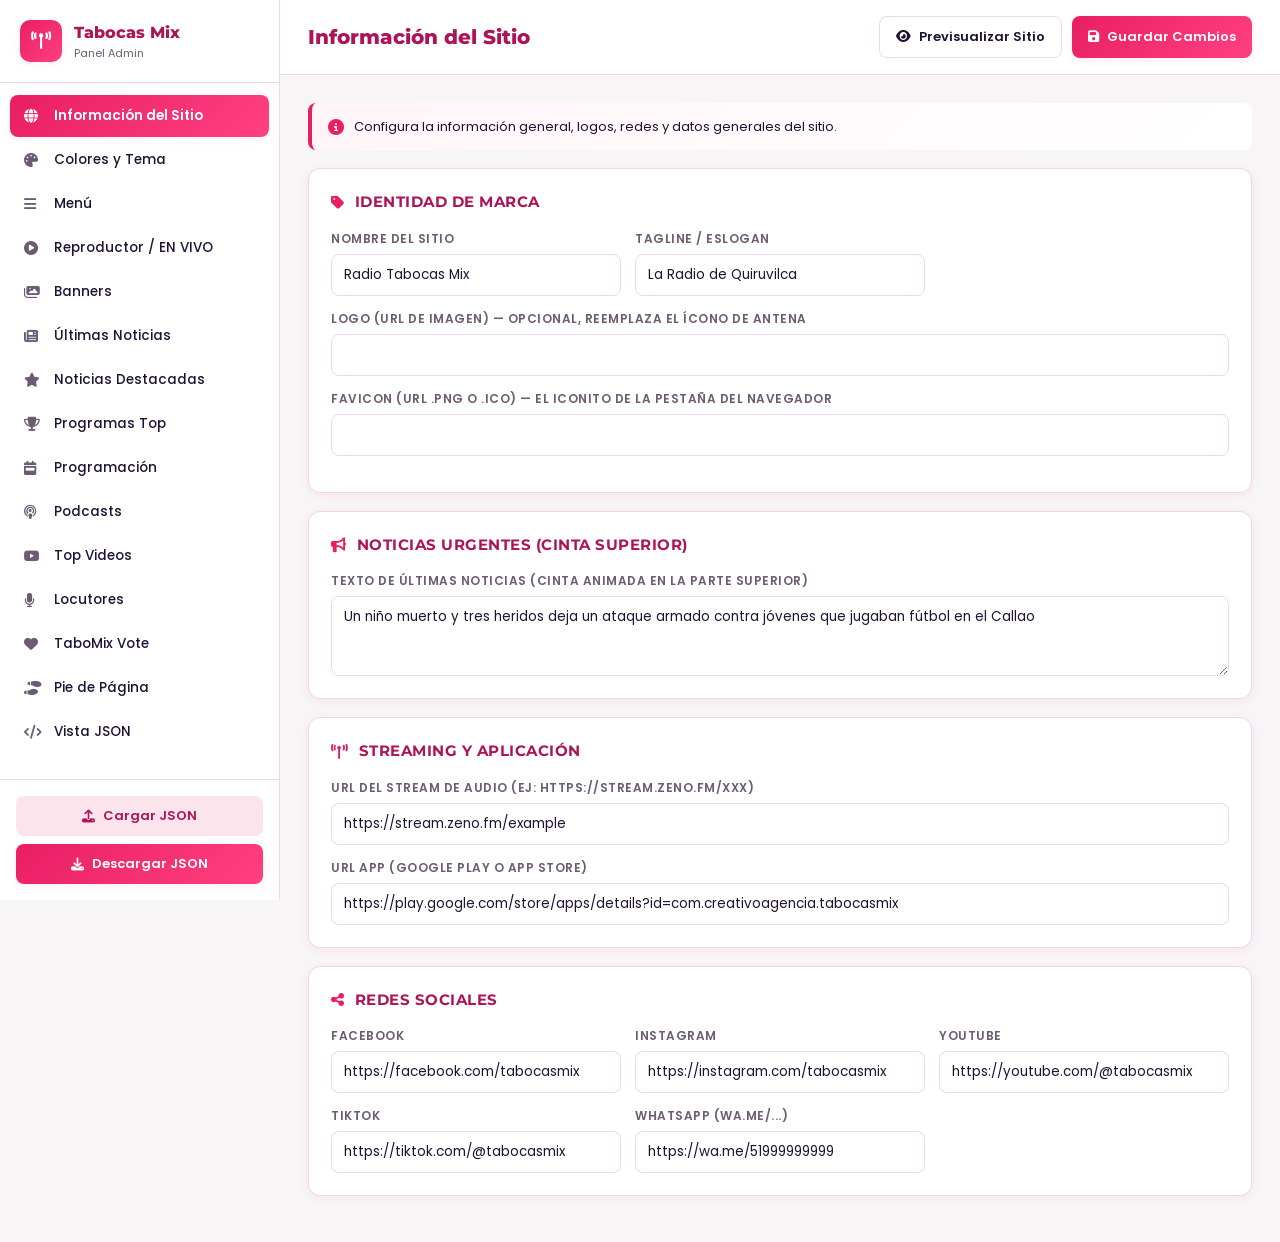
==== commit 1d489002: "Update admin.html" ====
--- a/admin.html
+++ b/admin.html
@@ -321,16 +321,37 @@
 function renderSite(c){
   const s = DATA.site;
   c.innerHTML = `
-    <div class="info-box"><i class="fas fa-info-circle"></i><div>Configura la información general de tu sitio web. Todos los cambios se reflejan en el header, footer y reproductor.</div></div>
-    <div class="card">
-      <div class="card-title"><i class="fas fa-globe"></i>Datos Generales</div>
+    <div class="info-box"><i class="fas fa-info-circle"></i><div>Configura la información general, logos, redes y datos generales del sitio.</div></div>
+
+    <div class="card">
+      <div class="card-title"><i class="fas fa-tag"></i>Identidad de Marca</div>
       <div class="form-grid">
         ${field('Nombre del sitio',s.name,'site_name')}
         ${field('Tagline / Eslogan',s.tagline,'site_tagline')}
-        ${fieldFull('URL del stream de audio',s.streamUrl,'site_stream')}
-        ${fieldFull('URL App (Google Play)',s.appUrl,'site_app')}
+        ${fieldFull('Logo (URL de imagen) — opcional, reemplaza el ícono de antena',s.logoUrl,'site_logo')}
+        ${fieldFull('Favicon (URL .png o .ico) — el iconito de la pestaña del navegador',s.favicon,'site_favicon')}
+      </div>
+      <div class="preview-row" style="margin-top:14px;gap:24px">
+        ${s.logoUrl?`<div><div style="font-size:11px;color:var(--text-muted);margin-bottom:6px;font-weight:600">LOGO</div><img class="img-preview" src="${s.logoUrl}" onerror="this.style.opacity=.3" /></div>`:''}
+        ${s.favicon?`<div><div style="font-size:11px;color:var(--text-muted);margin-bottom:6px;font-weight:600">FAVICON</div><img class="img-preview" style="width:32px;height:32px" src="${s.favicon}" onerror="this.style.opacity=.3" /></div>`:''}
       </div>
     </div>
+
+    <div class="card">
+      <div class="card-title"><i class="fas fa-bullhorn"></i>Noticias Urgentes (cinta superior)</div>
+      <div class="form-grid">
+        ${textareaFull('Texto de \u00faltimas noticias (cinta animada en la parte superior)',DATA.breakingNews,'breaking')}
+      </div>
+    </div>
+
+    <div class="card">
+      <div class="card-title"><i class="fas fa-broadcast-tower"></i>Streaming y Aplicaci\u00f3n</div>
+      <div class="form-grid">
+        ${fieldFull('URL del stream de audio (ej: https://stream.zeno.fm/xxx)',s.streamUrl,'site_stream')}
+        ${fieldFull('URL App (Google Play o App Store)',s.appUrl,'site_app')}
+      </div>
+    </div>
+
     <div class="card">
       <div class="card-title"><i class="fas fa-share-alt"></i>Redes Sociales</div>
       <div class="form-grid">
@@ -344,6 +365,9 @@
 }
 HANDLERS.site_name=v=>DATA.site.name=v;
 HANDLERS.site_tagline=v=>DATA.site.tagline=v;
+HANDLERS.site_logo=v=>DATA.site.logoUrl=v;
+HANDLERS.site_favicon=v=>DATA.site.favicon=v;
+HANDLERS.breaking=v=>DATA.breakingNews=v;
 HANDLERS.site_stream=v=>DATA.site.streamUrl=v;
 HANDLERS.site_app=v=>DATA.site.appUrl=v;
 HANDLERS.soc_fb=v=>DATA.site.social.facebook=v;
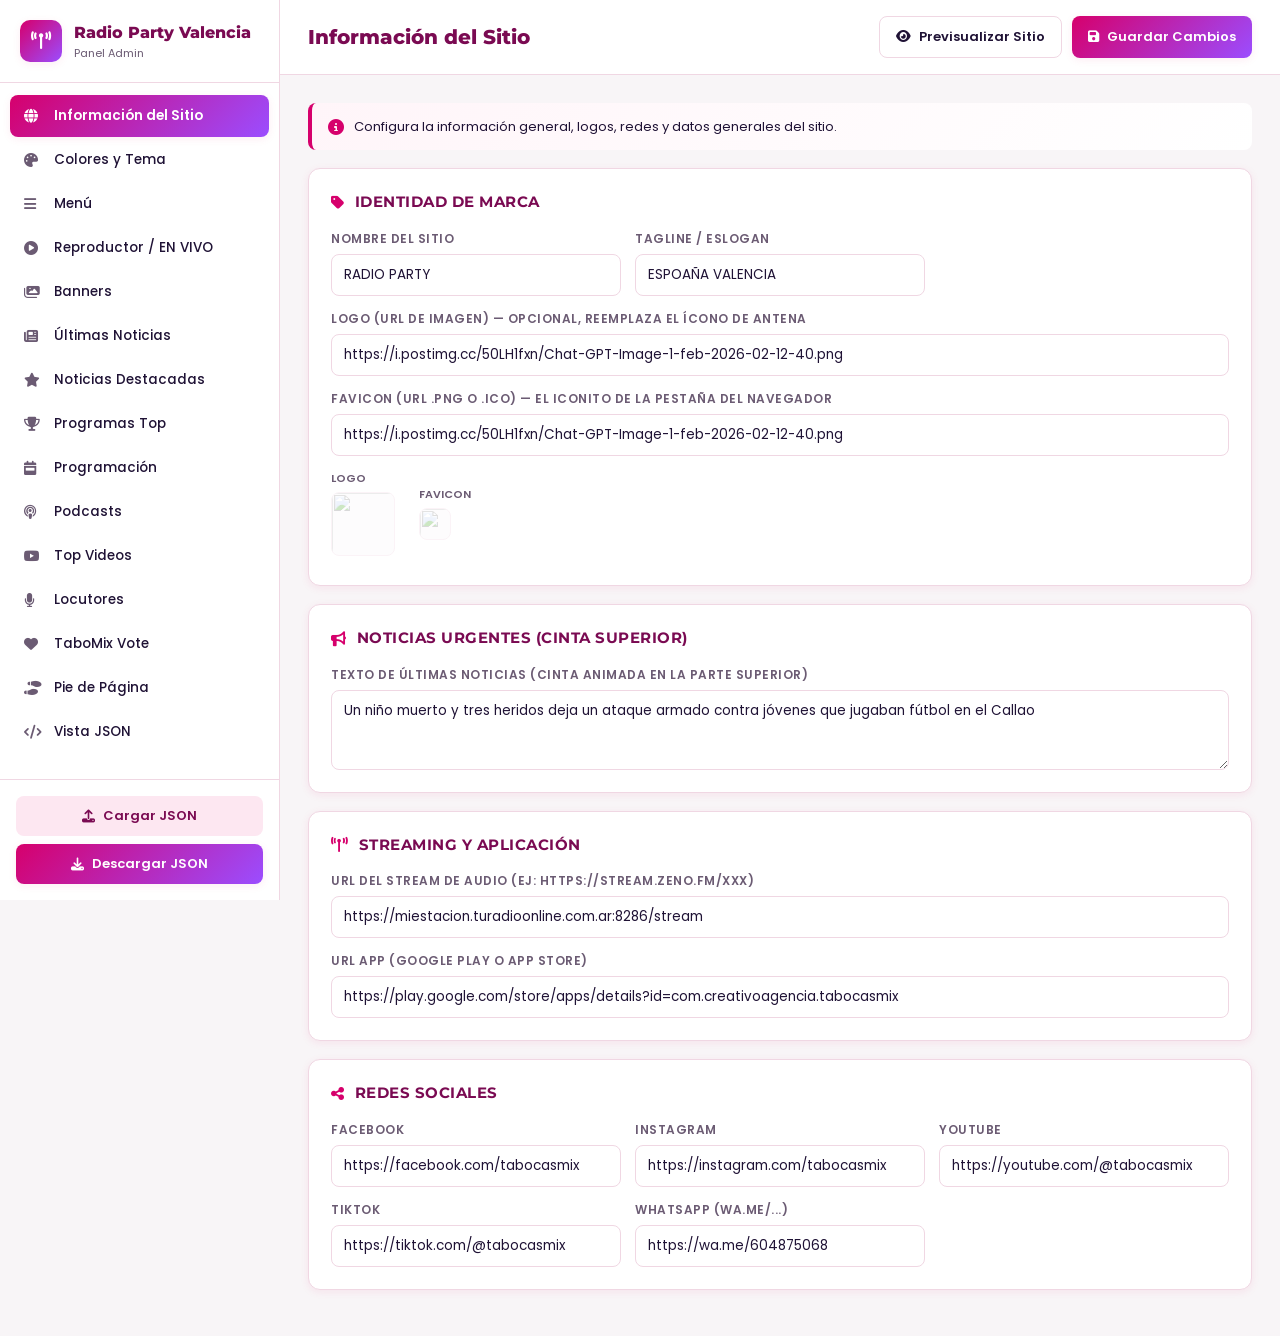
==== commit 977309f5: "Update admin.html" ====
--- a/admin.html
+++ b/admin.html
@@ -3,16 +3,16 @@
 <head>
 <meta charset="UTF-8" />
 <meta name="viewport" content="width=device-width,initial-scale=1.0" />
-<title>Panel Administrador - Radio Tabocas Mix</title>
+<title>Panel Administrador - Radio Party Valencia</title>
 <link rel="preconnect" href="https://fonts.googleapis.com" />
 <link rel="preconnect" href="https://fonts.gstatic.com" crossorigin />
 <link href="https://fonts.googleapis.com/css2?family=Poppins:wght@300;400;500;600;700;800&family=Montserrat:wght@700;800;900&display=swap" rel="stylesheet" />
 <link rel="stylesheet" href="https://cdnjs.cloudflare.com/ajax/libs/font-awesome/6.5.1/css/all.min.css" />
 <style>:root{
-  --primary:#e91e63;
-  --primary-dark:#ad1457;
-  --primary-light:#fce4ec;
-  --accent:#ff4081;
+  --primary:#d6006c;
+  --primary-dark:#7a0a52;
+  --primary-light:#fde7f1;
+  --accent:#9b4dff;
   --bg:#f8f5f7;
   --surface:#ffffff;
   --text:#1f1235;
@@ -138,7 +138,7 @@
     <div class="sidebar-logo">
       <div class="logo-icon"><i class="fas fa-broadcast-tower"></i></div>
       <div>
-        <div class="sb-title">Tabocas Mix</div>
+        <div class="sb-title">Radio Party Valencia</div>
         <div class="sb-sub">Panel Admin</div>
       </div>
     </div>
@@ -718,8 +718,8 @@
 
 function getDefaultData(){
   return {
-    theme:{primary:'#e91e63',primaryDark:'#ad1457',primaryLight:'#fce4ec',accent:'#ff4081',background:'#ffffff',surface:'#fff5f9',text:'#1f1235',textMuted:'#6b5b73'},
-    site:{name:'Mi Radio',tagline:'Tu radio favorita',streamUrl:'',appUrl:'',social:{facebook:'',instagram:'',youtube:'',tiktok:'',whatsapp:''}},
+    theme:{primary:'#d6006c',primaryDark:'#7a0a52',primaryLight:'#fde7f1',accent:'#9b4dff',background:'#ffffff',surface:'#fbf5fb',text:'#1a0a2e',textMuted:'#6b5b73'},
+    site:{name:'Radio Party Valencia',tagline:'El sonido de la fiesta',streamUrl:'',appUrl:'',social:{facebook:'',instagram:'',youtube:'',tiktok:'',whatsapp:''}},
     menu:[],breakingNews:'',player:{showTitle:'EN DIRECTO',programName:'',hostName:'',schedule:'',cover:''},
     banners:[],news:[],featuredNews:[],topPrograms:[],schedule:{lunes:[],martes:[],miercoles:[],jueves:[],viernes:[],sabado:[],domingo:[]},
     podcasts:[],videos:[],locutores:[],tabomixVote:[],
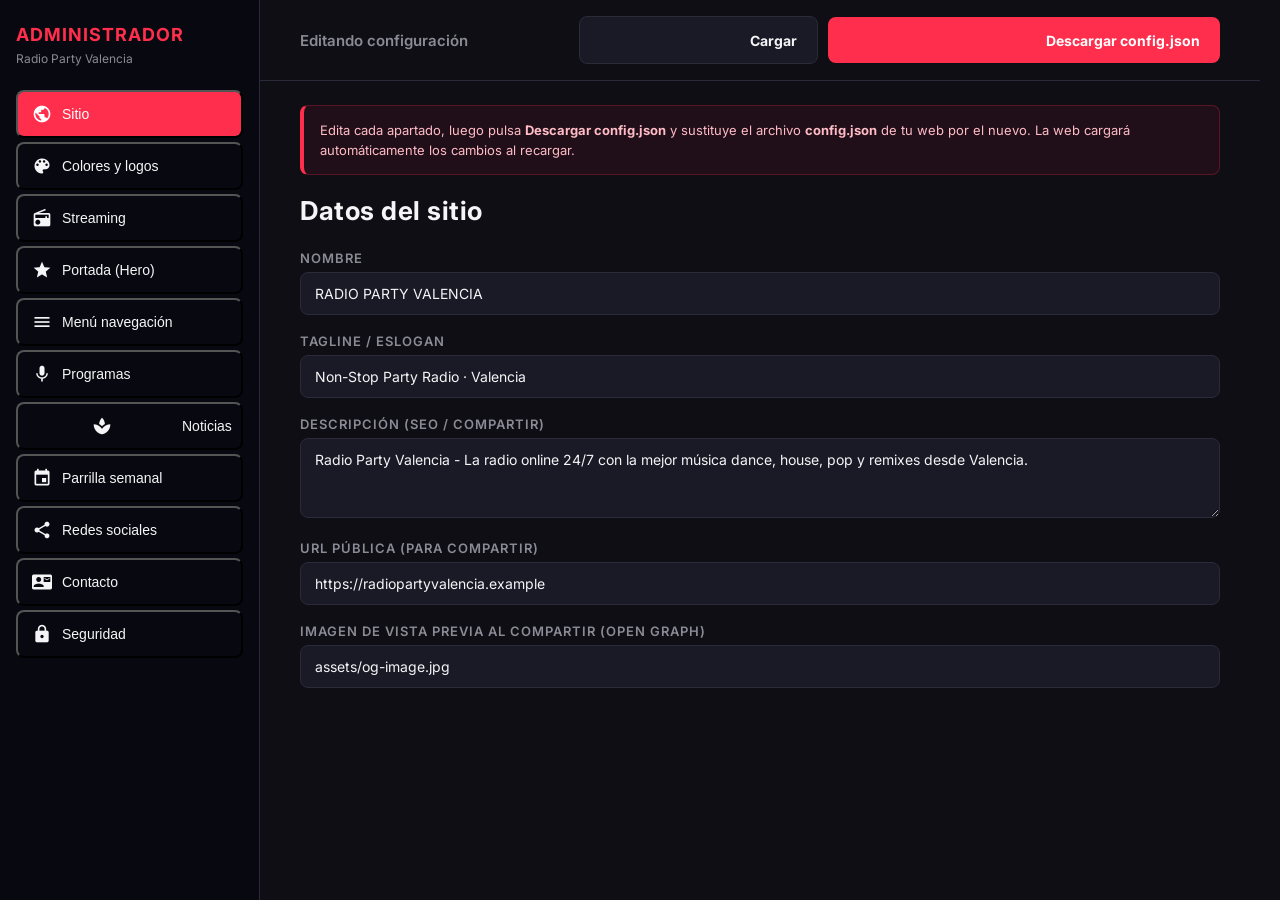
==== commit 62449cd8: "Add files via upload" ====
--- a/admin.html
+++ b/admin.html
@@ -1,731 +1,252 @@
 <!DOCTYPE html>
 <html lang="es">
 <head>
-<meta charset="UTF-8" />
-<meta name="viewport" content="width=device-width,initial-scale=1.0" />
-<title>Panel Administrador - Radio Party Valencia</title>
-<link rel="preconnect" href="https://fonts.googleapis.com" />
-<link rel="preconnect" href="https://fonts.gstatic.com" crossorigin />
-<link href="https://fonts.googleapis.com/css2?family=Poppins:wght@300;400;500;600;700;800&family=Montserrat:wght@700;800;900&display=swap" rel="stylesheet" />
-<link rel="stylesheet" href="https://cdnjs.cloudflare.com/ajax/libs/font-awesome/6.5.1/css/all.min.css" />
-<style>:root{
-  --primary:#d6006c;
-  --primary-dark:#7a0a52;
-  --primary-light:#fde7f1;
-  --accent:#9b4dff;
-  --bg:#f8f5f7;
-  --surface:#ffffff;
-  --text:#1f1235;
-  --text-muted:#6b5b73;
-  --border:#f0d7e3;
-  --success:#10b981;
-  --danger:#ef4444;
-  --shadow:0 8px 24px rgba(233,30,99,0.10);
-  --shadow-sm:0 2px 8px rgba(233,30,99,0.08);
-  --radius:12px;
-}
+<meta charset="UTF-8">
+<meta name="viewport" content="width=device-width, initial-scale=1">
+<title>Administrador · Radio Party Valencia</title>
+<link href="https://fonts.googleapis.com/css2?family=Inter:wght@400;600;700;800&display=swap" rel="stylesheet">
+<link href="https://fonts.googleapis.com/icon?family=Material+Icons" rel="stylesheet">
+<style>
+:root{--accent:#ff2e4d;--bg:#0e0e14;--bg2:#1a1a26;--border:#2a2a3a;--text:#f5f5f7;--muted:#8b8b96}
 *{box-sizing:border-box;margin:0;padding:0}
-body{font-family:'Poppins',sans-serif;background:var(--bg);color:var(--text);font-size:14px;line-height:1.5;display:flex;min-height:100vh}
-button{font-family:inherit;cursor:pointer}
-a{color:inherit;text-decoration:none}
-
-/* SIDEBAR */
-.sidebar{width:280px;background:#fff;border-right:1px solid var(--border);display:flex;flex-direction:column;position:sticky;top:0;height:100vh;flex-shrink:0;transition:transform .3s}
-.sidebar-logo{display:flex;align-items:center;gap:12px;padding:20px;border-bottom:1px solid var(--border)}
-.sidebar-logo .logo-icon{width:42px;height:42px;background:linear-gradient(135deg,var(--primary),var(--accent));color:#fff;border-radius:10px;display:grid;place-items:center;font-size:18px;box-shadow:var(--shadow-sm)}
-.sb-title{font-family:'Montserrat',sans-serif;font-weight:800;font-size:16px;color:var(--primary-dark)}
-.sb-sub{font-size:11px;color:var(--text-muted)}
-.sidebar-nav{flex:1;padding:12px 10px;overflow-y:auto;display:flex;flex-direction:column;gap:2px}
-.sb-link{display:flex;align-items:center;gap:12px;padding:11px 14px;background:transparent;border:none;border-radius:8px;text-align:left;font-size:13.5px;font-weight:500;color:var(--text);transition:background .15s,color .15s,padding .15s;width:100%}
-.sb-link i{width:18px;color:var(--text-muted);font-size:14px}
-.sb-link:hover{background:var(--primary-light);color:var(--primary-dark)}
-.sb-link:hover i{color:var(--primary)}
-.sb-link.active{background:linear-gradient(135deg,var(--primary),var(--accent));color:#fff;font-weight:600;box-shadow:var(--shadow-sm)}
-.sb-link.active i{color:#fff}
-.sidebar-bottom{padding:16px;border-top:1px solid var(--border);display:flex;flex-direction:column;gap:8px}
-
-/* BUTTONS */
-.btn-primary,.btn-secondary,.btn-ghost,.btn-danger{padding:10px 16px;border-radius:8px;border:none;font-weight:600;font-size:13px;display:inline-flex;align-items:center;justify-content:center;gap:8px;transition:transform .15s,background .15s,opacity .15s}
-.btn-primary{background:linear-gradient(135deg,var(--primary),var(--accent));color:#fff;box-shadow:var(--shadow-sm)}
-.btn-primary:hover{transform:translateY(-1px)}
-.btn-secondary{background:var(--primary-light);color:var(--primary-dark)}
-.btn-secondary:hover{background:#f8c8da}
-.btn-ghost{background:#fff;color:var(--text);border:1px solid var(--border)}
-.btn-ghost:hover{background:var(--bg)}
-.btn-danger{background:#fee2e2;color:var(--danger)}
-.btn-danger:hover{background:#fecaca}
-.btn-sm{padding:6px 10px;font-size:12px;border-radius:6px}
-
-/* MAIN */
-.main{flex:1;display:flex;flex-direction:column;min-width:0}
-.topbar{background:#fff;border-bottom:1px solid var(--border);padding:16px 28px;display:flex;align-items:center;justify-content:space-between;gap:16px;position:sticky;top:0;z-index:10}
-.topbar h1{font-family:'Montserrat',sans-serif;font-size:20px;color:var(--primary-dark);font-weight:800}
-.topbar-actions{display:flex;gap:10px}
-.mobile-menu-btn{display:none;background:transparent;border:none;font-size:22px;color:var(--primary)}
-
-.content{padding:28px;max-width:100%}
-
-/* CARDS / FORMS */
-.card{background:#fff;border-radius:var(--radius);padding:22px;box-shadow:var(--shadow-sm);border:1px solid var(--border);margin-bottom:18px}
-.card-title{font-family:'Montserrat',sans-serif;font-weight:700;font-size:15px;color:var(--primary-dark);margin-bottom:16px;display:flex;align-items:center;gap:10px;text-transform:uppercase;letter-spacing:.5px}
-.card-title i{color:var(--primary)}
-
-.form-grid{display:grid;grid-template-columns:repeat(auto-fit,minmax(240px,1fr));gap:14px}
-.form-group{display:flex;flex-direction:column;gap:6px}
-.form-group.full{grid-column:1/-1}
-.form-label{font-size:12px;font-weight:600;color:var(--text-muted);text-transform:uppercase;letter-spacing:.5px}
-.form-input,.form-textarea,.form-select{width:100%;padding:10px 12px;border:1.5px solid var(--border);border-radius:8px;background:#fff;font-family:inherit;font-size:13.5px;color:var(--text);transition:border-color .15s,box-shadow .15s}
-.form-textarea{resize:vertical;min-height:80px;font-family:inherit}
-.form-input:focus,.form-textarea:focus,.form-select:focus{outline:none;border-color:var(--primary);box-shadow:0 0 0 3px rgba(233,30,99,.12)}
-.form-input[type="color"]{padding:4px;height:42px;cursor:pointer}
-
-.color-row{display:flex;align-items:center;gap:10px}
-.color-row input[type="color"]{width:50px;height:36px;border:1.5px solid var(--border);border-radius:8px;padding:2px;cursor:pointer;flex-shrink:0}
-.color-row input[type="text"]{flex:1}
-
-/* LIST ITEMS */
-.items-list{display:flex;flex-direction:column;gap:12px}
-.item-card{background:#fff;border:1px solid var(--border);border-radius:var(--radius);padding:16px;transition:box-shadow .15s,border-color .15s}
-.item-card:hover{border-color:var(--primary-light);box-shadow:var(--shadow-sm)}
-.item-header{display:flex;align-items:center;justify-content:space-between;gap:10px;margin-bottom:12px}
-.item-title{font-weight:700;font-size:14px;color:var(--primary-dark);display:flex;align-items:center;gap:8px}
-.item-title .item-num{background:var(--primary-light);color:var(--primary-dark);width:24px;height:24px;border-radius:50%;display:grid;place-items:center;font-size:11px;font-weight:800}
-.item-actions{display:flex;gap:6px}
-.icon-btn{background:transparent;border:1px solid var(--border);width:30px;height:30px;border-radius:6px;display:grid;place-items:center;color:var(--text-muted);transition:background .15s,color .15s,border-color .15s}
-.icon-btn:hover{background:var(--primary-light);color:var(--primary);border-color:var(--primary-light)}
-.icon-btn.delete:hover{background:#fee2e2;color:var(--danger);border-color:#fecaca}
-
-.add-btn{padding:12px 16px;border:1.5px dashed var(--primary);background:rgba(233,30,99,.04);color:var(--primary-dark);border-radius:var(--radius);font-weight:600;font-size:13px;display:flex;align-items:center;justify-content:center;gap:8px;width:100%;transition:background .15s}
-.add-btn:hover{background:rgba(233,30,99,.08)}
-
-/* IMG PREVIEW */
-.img-preview{width:64px;height:64px;border-radius:8px;object-fit:cover;background:var(--bg);border:1px solid var(--border);flex-shrink:0}
-.preview-row{display:flex;align-items:center;gap:12px}
-
-/* SCHEDULE TABS */
-.day-tabs{display:flex;gap:6px;flex-wrap:wrap;margin-bottom:18px;background:var(--bg);padding:6px;border-radius:10px}
-.day-tab-admin{padding:8px 14px;border:none;background:transparent;border-radius:6px;font-weight:600;font-size:12px;color:var(--text-muted);text-transform:uppercase;letter-spacing:.5px;transition:background .15s,color .15s}
-.day-tab-admin:hover{color:var(--primary-dark)}
-.day-tab-admin.active{background:#fff;color:var(--primary-dark);box-shadow:var(--shadow-sm)}
-
-/* JSON VIEW */
-.json-view{background:#1e1e1e;color:#f8f8f2;padding:20px;border-radius:var(--radius);font-family:'Courier New',monospace;font-size:12px;overflow-x:auto;white-space:pre-wrap;max-height:70vh;line-height:1.5}
-
-/* TOAST */
-.toast{position:fixed;bottom:24px;right:24px;background:var(--text);color:#fff;padding:14px 20px;border-radius:8px;box-shadow:0 10px 30px rgba(0,0,0,.2);font-size:13px;font-weight:500;opacity:0;transform:translateY(10px);transition:opacity .25s,transform .25s;z-index:100;pointer-events:none;display:flex;align-items:center;gap:10px}
-.toast.show{opacity:1;transform:translateY(0)}
-.toast.success{background:var(--success)}
-.toast.error{background:var(--danger)}
-
-/* INFO BOX */
-.info-box{background:linear-gradient(135deg,#fff5f9,#fff);border-left:4px solid var(--primary);padding:14px 16px;border-radius:8px;font-size:13px;color:var(--text);margin-bottom:18px;display:flex;gap:10px;align-items:flex-start}
-.info-box i{color:var(--primary);margin-top:2px;font-size:16px}
-
-/* RESPONSIVE */
-@media (max-width:980px){
-  .sidebar{position:fixed;left:0;top:0;transform:translateX(-100%);z-index:50;box-shadow:8px 0 24px rgba(0,0,0,.1)}
-  .sidebar.open{transform:translateX(0)}
-  .mobile-menu-btn{display:block}
-  .content{padding:18px}
-  .topbar{padding:14px 18px}
-  .topbar h1{font-size:16px}
-  .btn-ghost{display:none}
-}
+body{background:var(--bg);color:var(--text);font-family:'Inter',system-ui,sans-serif;min-height:100vh;display:flex}
+.sidebar{width:260px;background:#080810;border-right:1px solid var(--border);padding:24px 16px;position:sticky;top:0;height:100vh;overflow-y:auto;flex-shrink:0}
+.sidebar h1{font-size:18px;margin-bottom:6px;color:var(--accent);letter-spacing:1px}
+.sidebar p{font-size:12px;color:var(--muted);margin-bottom:24px}
+.nav-btn{display:flex;align-items:center;gap:10px;width:100%;padding:12px 14px;border-radius:8px;background:transparent;color:var(--text);font-size:14px;text-align:left;margin-bottom:4px;cursor:pointer;transition:background .15s,color .15s}
+.nav-btn:hover{background:rgba(255,255,255,.05)}
+.nav-btn.active{background:var(--accent);color:#fff}
+.nav-btn .material-icons{font-size:20px}
+.main{flex:1;padding:32px 40px;max-width:1000px}
+h2{margin-bottom:24px;font-size:26px;letter-spacing:.5px}
+.field{margin-bottom:18px}
+.field label{display:block;font-size:13px;font-weight:600;margin-bottom:6px;color:var(--muted);text-transform:uppercase;letter-spacing:1px}
+.field input,.field textarea,.field select{width:100%;padding:12px 14px;background:var(--bg2);border:1px solid var(--border);border-radius:8px;color:var(--text);font-family:inherit;font-size:14px;outline:none;transition:border-color .15s}
+.field input:focus,.field textarea:focus{border-color:var(--accent)}
+.field textarea{resize:vertical;min-height:80px}
+.field input[type=color]{height:48px;padding:4px;cursor:pointer}
+.field .row{display:grid;grid-template-columns:1fr 1fr;gap:12px}
+.card{background:var(--bg2);border:1px solid var(--border);border-radius:12px;padding:20px;margin-bottom:14px;position:relative}
+.card h4{margin-bottom:12px;font-size:14px;letter-spacing:1px;color:var(--accent);text-transform:uppercase}
+.btn{padding:11px 20px;background:var(--accent);color:#fff;border:none;border-radius:8px;font-weight:700;cursor:pointer;font-family:inherit;font-size:14px;transition:filter .15s,transform .1s;display:inline-flex;align-items:center;gap:6px}
+.btn:hover{filter:brightness(1.1)}
+.btn.secondary{background:var(--bg2);border:1px solid var(--border);color:var(--text)}
+.btn.danger{background:#3a1a24;color:#ff6a80}
+.btn-row{display:flex;gap:10px;flex-wrap:wrap;margin-top:12px}
+.actions-bar{position:sticky;top:0;background:var(--bg);padding:16px 0;margin:-32px -40px 24px;padding-left:40px;padding-right:40px;border-bottom:1px solid var(--border);z-index:10;display:flex;gap:10px;flex-wrap:wrap;align-items:center;justify-content:space-between}
+.actions-bar h3{font-size:15px;color:var(--muted);font-weight:600}
+.section{display:none}
+.section.active{display:block}
+.help{background:rgba(255,46,77,.08);border:1px solid rgba(255,46,77,.25);border-left:4px solid var(--accent);padding:14px 16px;border-radius:8px;font-size:13px;line-height:1.55;margin-bottom:20px;color:#ffbcc7}
+.status{padding:10px 14px;border-radius:8px;font-size:13px;font-weight:600;display:none;margin-left:auto}
+.status.ok{background:#0e3320;color:#78e6a3;display:inline-block}
+.status.err{background:#3a1a1a;color:#ff8080;display:inline-block}
+.tabs-day{display:flex;gap:6px;flex-wrap:wrap;margin-bottom:16px}
+.tab-day{padding:8px 14px;background:var(--bg2);border:1px solid var(--border);border-radius:6px;font-size:12px;cursor:pointer;color:var(--muted);transition:background .15s,color .15s}
+.tab-day.active{background:var(--accent);color:#fff;border-color:transparent}
+@media(max-width:720px){body{flex-direction:column}.sidebar{width:100%;height:auto;position:relative}.main{padding:20px}.actions-bar{margin:-20px -20px 20px;padding:14px 20px}}
 </style>
 </head>
 <body>
-  <aside class="sidebar">
-    <div class="sidebar-logo">
-      <div class="logo-icon"><i class="fas fa-broadcast-tower"></i></div>
-      <div>
-        <div class="sb-title">Radio Party Valencia</div>
-        <div class="sb-sub">Panel Admin</div>
-      </div>
-    </div>
-    <nav class="sidebar-nav" id="sidebarNav">
-      <button class="sb-link active" data-tab="site"><i class="fas fa-globe"></i> Información del Sitio</button>
-      <button class="sb-link" data-tab="theme"><i class="fas fa-palette"></i> Colores y Tema</button>
-      <button class="sb-link" data-tab="menu"><i class="fas fa-bars"></i> Menú</button>
-      <button class="sb-link" data-tab="player"><i class="fas fa-play-circle"></i> Reproductor / EN VIVO</button>
-      <button class="sb-link" data-tab="banners"><i class="fas fa-images"></i> Banners</button>
-      <button class="sb-link" data-tab="news"><i class="fas fa-newspaper"></i> Últimas Noticias</button>
-      <button class="sb-link" data-tab="featuredNews"><i class="fas fa-star"></i> Noticias Destacadas</button>
-      <button class="sb-link" data-tab="topPrograms"><i class="fas fa-trophy"></i> Programas Top</button>
-      <button class="sb-link" data-tab="schedule"><i class="fas fa-calendar-week"></i> Programación</button>
-      <button class="sb-link" data-tab="podcasts"><i class="fas fa-podcast"></i> Podcasts</button>
-      <button class="sb-link" data-tab="videos"><i class="fab fa-youtube"></i> Top Videos</button>
-      <button class="sb-link" data-tab="locutores"><i class="fas fa-microphone"></i> Locutores</button>
-      <button class="sb-link" data-tab="vote"><i class="fas fa-heart"></i> TaboMix Vote</button>
-      <button class="sb-link" data-tab="footer"><i class="fas fa-shoe-prints"></i> Pie de Página</button>
-      <button class="sb-link" data-tab="json"><i class="fas fa-code"></i> Vista JSON</button>
-    </nav>
-    <div class="sidebar-bottom">
-      <button class="btn-secondary" id="loadJsonBtn"><i class="fas fa-upload"></i> Cargar JSON</button>
-      <input type="file" id="loadJsonInput" accept="application/json" hidden />
-      <button class="btn-primary" id="downloadBtn"><i class="fas fa-download"></i> Descargar JSON</button>
-    </div>
-  </aside>
-
-  <main class="main">
-    <header class="topbar">
-      <button class="mobile-menu-btn" id="mobileMenuBtn"><i class="fas fa-bars"></i></button>
-      <h1 id="pageTitle">Información del Sitio</h1>
-      <div class="topbar-actions">
-        <a href="index.html" target="_blank" class="btn-ghost"><i class="fas fa-eye"></i> Previsualizar Sitio</a>
-        <button class="btn-primary" id="saveBtn"><i class="fas fa-save"></i> Guardar Cambios</button>
-      </div>
-    </header>
-
-    <div class="content" id="content"></div>
-  </main>
-
-  <div class="toast" id="toast"></div>
-
-  <script>// ============================================
-// ADMIN.JS - Panel Administrador Visual
-// ============================================
-let DATA = null;
-let currentTab = 'site';
-let currentDay = 'lunes';
-
-const DAY_KEYS = ['lunes','martes','miercoles','jueves','viernes','sabado','domingo'];
-const DAY_LABELS = {lunes:'Lunes',martes:'Martes',miercoles:'Miércoles',jueves:'Jueves',viernes:'Viernes',sabado:'Sábado',domingo:'Domingo'};
-
-const TAB_TITLES = {
-  site:'Información del Sitio',theme:'Colores y Tema',menu:'Menú de Navegación',
-  player:'Reproductor / EN VIVO',banners:'Banners Promocionales',news:'Últimas Noticias',
-  featuredNews:'Noticias Destacadas',topPrograms:'Programas Más Sintonizados',
-  schedule:'Programación Radial',podcasts:'Podcasts',videos:'Top Video Ranking',
-  locutores:'Nuestros Locutores',vote:'TaboMix Vote (Votación)',footer:'Pie de Página',json:'Vista JSON'
-};
-
-// LOAD INITIAL DATA
-async function init(){
-  try{
-    const res = await fetch('data.json?v='+Date.now());
-    DATA = await res.json();
-  }catch(e){
-    DATA = getDefaultData();
-    toast('No se pudo cargar data.json. Usando estructura por defecto.', 'error');
-  }
-  // Try load from localStorage if newer changes exist
-  const saved = localStorage.getItem('admin_data_draft');
-  if(saved){
-    if(confirm('Tienes cambios sin guardar de una sesión anterior. ¿Cargarlos?')){
-      try{DATA = JSON.parse(saved);}catch(e){}
-    }else{
-      localStorage.removeItem('admin_data_draft');
-    }
-  }
-  bindNav();
-  bindActions();
-  render();
-}
-
-function bindNav(){
-  document.querySelectorAll('.sb-link').forEach(b=>{
-    b.addEventListener('click',()=>{
-      document.querySelectorAll('.sb-link').forEach(x=>x.classList.remove('active'));
-      b.classList.add('active');
-      currentTab = b.dataset.tab;
-      document.getElementById('pageTitle').textContent = TAB_TITLES[currentTab];
-      document.querySelector('.sidebar').classList.remove('open');
-      render();
+<aside class="sidebar">
+  <h1>ADMINISTRADOR</h1>
+  <p>Radio Party Valencia</p>
+  <button class="nav-btn active" data-tab="site"><span class="material-icons">public</span> Sitio</button>
+  <button class="nav-btn" data-tab="theme"><span class="material-icons">palette</span> Colores y logos</button>
+  <button class="nav-btn" data-tab="stream"><span class="material-icons">radio</span> Streaming</button>
+  <button class="nav-btn" data-tab="hero"><span class="material-icons">star</span> Portada (Hero)</button>
+  <button class="nav-btn" data-tab="nav"><span class="material-icons">menu</span> Menú navegación</button>
+  <button class="nav-btn" data-tab="shows"><span class="material-icons">mic</span> Programas</button>
+  <button class="nav-btn" data-tab="news"><span class="material-icons">newspaper</span> Noticias</button>
+  <button class="nav-btn" data-tab="schedule"><span class="material-icons">event</span> Parrilla semanal</button>
+  <button class="nav-btn" data-tab="social"><span class="material-icons">share</span> Redes sociales</button>
+  <button class="nav-btn" data-tab="contact"><span class="material-icons">contact_mail</span> Contacto</button>
+  <button class="nav-btn" data-tab="security"><span class="material-icons">lock</span> Seguridad</button>
+</aside>
+
+<main class="main">
+<div class="actions-bar">
+  <h3 id="section-title">Editando configuración</h3>
+  <div style="display:flex;gap:10px;align-items:center;flex-wrap:wrap">
+    <span class="status" id="status"></span>
+    <input type="file" id="load-file" accept="application/json" style="display:none">
+    <button class="btn secondary" id="btn-load"><span class="material-icons">upload</span>Cargar</button>
+    <button class="btn" id="btn-save"><span class="material-icons">download</span>Descargar config.json</button>
+  </div>
+</div>
+
+<div class="help">Edita cada apartado, luego pulsa <b>Descargar config.json</b> y sustituye el archivo <b>config.json</b> de tu web por el nuevo. La web cargará automáticamente los cambios al recargar.</div>
+
+<!-- Sections -->
+<div class="section active" data-section="site">
+  <h2>Datos del sitio</h2>
+  <div class="field"><label>Nombre</label><input data-path="site.name"></div>
+  <div class="field"><label>Tagline / eslogan</label><input data-path="site.tagline"></div>
+  <div class="field"><label>Descripción (SEO / compartir)</label><textarea data-path="site.description"></textarea></div>
+  <div class="field"><label>URL pública (para compartir)</label><input data-path="site.url"></div>
+  <div class="field"><label>Imagen de vista previa al compartir (Open Graph)</label><input data-path="site.ogImage" placeholder="assets/og-image.jpg"></div>
+</div>
+
+<div class="section" data-section="theme">
+  <h2>Colores, logos y fuentes</h2>
+  <div class="row" style="display:grid;grid-template-columns:1fr 1fr;gap:14px">
+    <div class="field"><label>Color principal (acento)</label><input type="color" data-path="theme.colorAccent"></div>
+    <div class="field"><label>Color secundario</label><input type="color" data-path="theme.colorAccent2"></div>
+    <div class="field"><label>Fondo</label><input type="color" data-path="theme.colorBg"></div>
+    <div class="field"><label>Fondo alternativo</label><input type="color" data-path="theme.colorBgAlt"></div>
+    <div class="field"><label>Color de texto</label><input type="color" data-path="theme.colorText"></div>
+    <div class="field"><label>Texto secundario</label><input type="color" data-path="theme.colorTextMuted"></div>
+  </div>
+  <div class="field"><label>Fuente títulos</label><input data-path="theme.fontHeading"></div>
+  <div class="field"><label>Fuente cuerpo</label><input data-path="theme.fontBody"></div>
+  <div class="field"><label>Logo cabecera (ruta)</label><input data-path="site.logoHeader" placeholder="assets/logo.png"></div>
+  <div class="field"><label>Favicon</label><input data-path="site.favicon" placeholder="icons/favicon.png"></div>
+  <div class="field"><label>Fondo Hero (imagen inferior)</label><input data-path="theme.heroBgBottom" placeholder="assets/hero-bottom.jpg"></div>
+</div>
+
+<div class="section" data-section="stream">
+  <h2>Streaming de radio</h2>
+  <div class="field"><label>URL del stream (Shoutcast/Icecast)</label><input data-path="stream.url"></div>
+  <div class="field"><label>Nombre emisora</label><input data-path="stream.stationName"></div>
+  <div class="field"><label>Subtítulo emisora</label><input data-path="stream.stationSubtitle"></div>
+  <div class="field"><label>Imagen carátula del player</label><input data-path="stream.cover" placeholder="assets/cover.jpg"></div>
+</div>
+
+<div class="section" data-section="hero">
+  <h2>Portada</h2>
+  <div class="field"><label>Título principal</label><input data-path="hero.title"></div>
+  <div class="field"><label>Subtítulo</label><input data-path="hero.subtitle"></div>
+  <div class="field"><label>Texto del botón</label><input data-path="hero.cta"></div>
+</div>
+
+<div class="section" data-section="nav">
+  <h2>Menú de navegación</h2>
+  <div id="nav-list"></div>
+  <button class="btn secondary" onclick="addItem('nav',{label:'Nuevo',href:'#'})"><span class="material-icons">add</span>Añadir enlace</button>
+</div>
+
+<div class="section" data-section="shows">
+  <h2>Programas de hoy</h2>
+  <div id="shows-list"></div>
+  <button class="btn secondary" onclick="addItem('shows',{title:'Nuevo programa',host:'',genre:'Music',time:'00:00 - 00:00',image:''})"><span class="material-icons">add</span>Añadir programa</button>
+</div>
+
+<div class="section" data-section="news">
+  <h2>Últimas noticias</h2>
+  <div id="news-list"></div>
+  <button class="btn secondary" onclick="addItem('news',{title:'Nueva noticia',category:'General',excerpt:'',image:'',date:''})"><span class="material-icons">add</span>Añadir noticia</button>
+</div>
+
+<div class="section" data-section="schedule">
+  <h2>Parrilla semanal</h2>
+  <div class="tabs-day" id="schedule-day-tabs"></div>
+  <div id="schedule-day-list"></div>
+  <button class="btn secondary" onclick="addScheduleItem()"><span class="material-icons">add</span>Añadir programa al día</button>
+</div>
+
+<div class="section" data-section="social">
+  <h2>Redes sociales</h2>
+  <div id="social-list"></div>
+  <button class="btn secondary" onclick="addItem('social',{name:'Red',icon:'facebook',url:'#'})"><span class="material-icons">add</span>Añadir red</button>
+</div>
+
+<div class="section" data-section="contact">
+  <h2>Datos de contacto</h2>
+  <div class="field"><label>Email</label><input data-path="contact.email"></div>
+  <div class="field"><label>Teléfono</label><input data-path="contact.phone"></div>
+  <div class="field"><label>Dirección</label><input data-path="contact.address"></div>
+  <div class="field"><label>WhatsApp</label><input data-path="contact.whatsapp"></div>
+  <div class="field"><label>Copyright</label><input data-path="footer.copyright"></div>
+</div>
+
+<div class="section" data-section="security">
+  <h2>Seguridad frontend</h2>
+  <div class="help"><b>Aviso:</b> Ninguna medida en JavaScript puede impedir al 100% que un usuario avanzado vea el código. Estas opciones son disuasorias.</div>
+  <div class="field"><label><input type="checkbox" data-path="security.blockRightClick" data-type="bool"> Bloquear clic derecho</label></div>
+  <div class="field"><label><input type="checkbox" data-path="security.blockDevTools" data-type="bool"> Bloquear F12 / Ctrl+U / Ctrl+Shift+I</label></div>
+  <div class="field"><label><input type="checkbox" data-path="security.blockTextSelection" data-type="bool"> Bloquear selección de texto</label></div>
+</div>
+</main>
+
+<script>
+let cfg = null;
+const $ = s => document.querySelector(s);
+const $$ = s => [...document.querySelectorAll(s)];
+
+fetch('config.json?v='+Date.now()).then(r=>r.json()).then(d=>{cfg=d;bindAll();renderLists();}).catch(()=>alert('No se pudo cargar config.json'));
+
+function getVal(path){return path.split('.').reduce((o,k)=>o&&o[k],cfg);}
+function setVal(path,val){const parts=path.split('.');const last=parts.pop();const obj=parts.reduce((o,k)=>o[k]=o[k]||{},cfg);obj[last]=val;}
+
+function bindAll(){
+  $$('[data-path]').forEach(el=>{
+    const p = el.dataset.path;
+    const v = getVal(p);
+    if(el.type==='checkbox') el.checked = !!v;
+    else el.value = v ?? '';
+    el.addEventListener('input', ()=>{
+      let val = el.type==='checkbox' ? el.checked : el.value;
+      setVal(p,val);
     });
   });
-  document.getElementById('mobileMenuBtn').onclick = ()=>document.querySelector('.sidebar').classList.toggle('open');
 }
 
-function bindActions(){
-  document.getElementById('saveBtn').onclick = ()=>{
-    localStorage.setItem('admin_data_draft', JSON.stringify(DATA));
-    toast('Cambios guardados localmente. Recuerda descargar el JSON para subirlo a GitHub.', 'success');
-  };
-  document.getElementById('downloadBtn').onclick = downloadJSON;
-  document.getElementById('loadJsonBtn').onclick = ()=>document.getElementById('loadJsonInput').click();
-  document.getElementById('loadJsonInput').onchange = (e)=>{
-    const file = e.target.files[0];
-    if(!file) return;
-    const reader = new FileReader();
-    reader.onload = (ev)=>{
-      try{
-        DATA = JSON.parse(ev.target.result);
-        toast('JSON cargado correctamente','success');
-        render();
-      }catch(err){toast('Archivo JSON inválido','error');}
-    };
-    reader.readAsText(file);
-  };
+// TABS
+$$('.nav-btn').forEach(b=>b.addEventListener('click',()=>{
+  $$('.nav-btn').forEach(x=>x.classList.remove('active'));
+  b.classList.add('active');
+  $$('.section').forEach(s=>s.classList.remove('active'));
+  $(`.section[data-section="${b.dataset.tab}"]`).classList.add('active');
+  $('#section-title').textContent = 'Editando: '+b.textContent.trim();
+}));
+
+// LISTS
+function renderLists(){renderList('nav',['label','href']);renderList('shows',['title','host','genre','time','image']);renderList('news',['title','category','excerpt','image','date']);renderList('social',['name','icon','url']);renderSchedule();}
+
+function renderList(key, fields){
+  const arr = cfg[key] || [];
+  const holder = $('#'+key+'-list');
+  holder.innerHTML='';
+  arr.forEach((item,idx)=>{
+    const card = document.createElement('div');card.className='card';
+    card.innerHTML = `<h4>${key.toUpperCase()} #${idx+1}</h4>` + fields.map(f=>`<div class="field"><label>${f}</label>${f==='excerpt'?`<textarea data-list="${key}" data-idx="${idx}" data-key="${f}">${escape(item[f]||'')}</textarea>`:`<input data-list="${key}" data-idx="${idx}" data-key="${f}" value="${escape(item[f]||'')}">`}</div>`).join('') + `<div class="btn-row"><button class="btn danger" onclick="removeItem('${key}',${idx})"><span class="material-icons">delete</span>Eliminar</button></div>`;
+    holder.appendChild(card);
+  });
+  holder.querySelectorAll('[data-list]').forEach(el=>el.addEventListener('input',e=>{cfg[el.dataset.list][+el.dataset.idx][el.dataset.key]=el.value;}));
 }
-
-function downloadJSON(){
-  const blob = new Blob([JSON.stringify(DATA,null,2)],{type:'application/json'});
+function escape(s){return String(s).replace(/"/g,'&quot;').replace(/</g,'&lt;');}
+function addItem(key,tpl){cfg[key]=cfg[key]||[];cfg[key].push({...tpl});renderLists();}
+function removeItem(key,idx){cfg[key].splice(idx,1);renderLists();}
+
+// SCHEDULE
+let currentDay = null;
+function renderSchedule(){
+  const days = Object.keys(cfg.schedule||{});
+  if(!currentDay || !days.includes(currentDay)) currentDay = days[0];
+  const tabs = $('#schedule-day-tabs');
+  tabs.innerHTML = days.map(d=>`<div class="tab-day ${d===currentDay?'active':''}" data-day="${d}">${d}</div>`).join('');
+  tabs.querySelectorAll('.tab-day').forEach(t=>t.addEventListener('click',()=>{currentDay=t.dataset.day;renderSchedule();}));
+  const list = cfg.schedule[currentDay] || [];
+  const holder = $('#schedule-day-list');
+  holder.innerHTML = list.map((item,idx)=>`<div class="card"><h4>${currentDay} #${idx+1}</h4>${['time','title','host','genre','image'].map(f=>`<div class="field"><label>${f}</label><input data-sched="${idx}" data-key="${f}" value="${escape(item[f]||'')}"></div>`).join('')}<div class="btn-row"><button class="btn danger" onclick="removeScheduleItem(${idx})"><span class="material-icons">delete</span>Eliminar</button></div></div>`).join('');
+  holder.querySelectorAll('[data-sched]').forEach(el=>el.addEventListener('input',()=>{cfg.schedule[currentDay][+el.dataset.sched][el.dataset.key]=el.value;}));
+}
+function addScheduleItem(){cfg.schedule[currentDay].push({time:'00:00 - 00:00',title:'Nuevo',host:'',genre:'',image:''});renderSchedule();}
+function removeScheduleItem(i){cfg.schedule[currentDay].splice(i,1);renderSchedule();}
+
+// SAVE / LOAD
+$('#btn-save').addEventListener('click',()=>{
+  const blob = new Blob([JSON.stringify(cfg,null,2)],{type:'application/json'});
   const url = URL.createObjectURL(blob);
-  const a = document.createElement('a');
-  a.href=url;a.download='data.json';a.click();
+  const a = document.createElement('a');a.href=url;a.download='config.json';a.click();
   URL.revokeObjectURL(url);
-  toast('¡data.json descargado! Súbelo a GitHub junto al index.html','success');
-}
-
-function toast(msg,type=''){
-  const t = document.getElementById('toast');
-  t.className = 'toast show ' + type;
-  t.innerHTML = `<i class="fas fa-${type==='success'?'check-circle':type==='error'?'exclamation-circle':'info-circle'}"></i>${msg}`;
-  clearTimeout(t._tm);
-  t._tm = setTimeout(()=>{t.className='toast';},3500);
-}
-
-// ============================================
-// RENDER FORMS
-// ============================================
-function render(){
-  const c = document.getElementById('content');
-  c.innerHTML = '';
-  const r = RENDERERS[currentTab];
-  if(r) r(c);
-}
-
-const RENDERERS = {
-  site:renderSite,theme:renderTheme,menu:renderMenu,player:renderPlayer,
-  banners:renderBanners,news:renderNews,featuredNews:renderFeaturedNews,
-  topPrograms:renderTopPrograms,schedule:renderSchedule,podcasts:renderPodcasts,
-  videos:renderVideos,locutores:renderLocutores,vote:renderVote,footer:renderFooter,json:renderJSON
-};
-
-// Helper: text field
-function field(label,value,onchange,type='text',placeholder=''){
-  const id = 'f_'+Math.random().toString(36).slice(2,9);
-  return `<div class="form-group"><label class="form-label" for="${id}">${label}</label><input id="${id}" type="${type}" class="form-input" value="${(value||'').toString().replace(/"/g,'&quot;')}" placeholder="${placeholder}" data-on="${onchange}" /></div>`;
-}
-function fieldFull(label,value,onchange,type='text'){
-  return `<div class="form-group full"><label class="form-label">${label}</label><input type="${type}" class="form-input" value="${(value||'').toString().replace(/"/g,'&quot;')}" data-on="${onchange}" /></div>`;
-}
-function textareaFull(label,value,onchange){
-  return `<div class="form-group full"><label class="form-label">${label}</label><textarea class="form-textarea" data-on="${onchange}">${value||''}</textarea></div>`;
-}
-function colorField(label,value,onchange){
-  return `<div class="form-group"><label class="form-label">${label}</label><div class="color-row"><input type="color" value="${value||'#e91e63'}" data-on="${onchange}_color" /><input type="text" class="form-input" value="${value||''}" data-on="${onchange}" /></div></div>`;
-}
-
-// Bind inputs via delegation
-document.addEventListener('input',e=>{
-  const t = e.target;
-  if(!t.dataset.on) return;
-  const fn = HANDLERS[t.dataset.on];
-  if(fn) fn(t.value, t);
+  const s=$('#status');s.textContent='✓ Descargado';s.className='status ok';setTimeout(()=>s.className='status',3000);
 });
-
-const HANDLERS = {};
-
-// ============== SITE ==============
-function renderSite(c){
-  const s = DATA.site;
-  c.innerHTML = `
-    <div class="info-box"><i class="fas fa-info-circle"></i><div>Configura la información general, logos, redes y datos generales del sitio.</div></div>
-
-    <div class="card">
-      <div class="card-title"><i class="fas fa-tag"></i>Identidad de Marca</div>
-      <div class="form-grid">
-        ${field('Nombre del sitio',s.name,'site_name')}
-        ${field('Tagline / Eslogan',s.tagline,'site_tagline')}
-        ${fieldFull('Logo (URL de imagen) — opcional, reemplaza el ícono de antena',s.logoUrl,'site_logo')}
-        ${fieldFull('Favicon (URL .png o .ico) — el iconito de la pestaña del navegador',s.favicon,'site_favicon')}
-      </div>
-      <div class="preview-row" style="margin-top:14px;gap:24px">
-        ${s.logoUrl?`<div><div style="font-size:11px;color:var(--text-muted);margin-bottom:6px;font-weight:600">LOGO</div><img class="img-preview" src="${s.logoUrl}" onerror="this.style.opacity=.3" /></div>`:''}
-        ${s.favicon?`<div><div style="font-size:11px;color:var(--text-muted);margin-bottom:6px;font-weight:600">FAVICON</div><img class="img-preview" style="width:32px;height:32px" src="${s.favicon}" onerror="this.style.opacity=.3" /></div>`:''}
-      </div>
-    </div>
-
-    <div class="card">
-      <div class="card-title"><i class="fas fa-bullhorn"></i>Noticias Urgentes (cinta superior)</div>
-      <div class="form-grid">
-        ${textareaFull('Texto de \u00faltimas noticias (cinta animada en la parte superior)',DATA.breakingNews,'breaking')}
-      </div>
-    </div>
-
-    <div class="card">
-      <div class="card-title"><i class="fas fa-broadcast-tower"></i>Streaming y Aplicaci\u00f3n</div>
-      <div class="form-grid">
-        ${fieldFull('URL del stream de audio (ej: https://stream.zeno.fm/xxx)',s.streamUrl,'site_stream')}
-        ${fieldFull('URL App (Google Play o App Store)',s.appUrl,'site_app')}
-      </div>
-    </div>
-
-    <div class="card">
-      <div class="card-title"><i class="fas fa-share-alt"></i>Redes Sociales</div>
-      <div class="form-grid">
-        ${field('Facebook',s.social.facebook,'soc_fb')}
-        ${field('Instagram',s.social.instagram,'soc_ig')}
-        ${field('YouTube',s.social.youtube,'soc_yt')}
-        ${field('TikTok',s.social.tiktok,'soc_tt')}
-        ${field('WhatsApp (wa.me/...)',s.social.whatsapp,'soc_wa')}
-      </div>
-    </div>`;
-}
-HANDLERS.site_name=v=>DATA.site.name=v;
-HANDLERS.site_tagline=v=>DATA.site.tagline=v;
-HANDLERS.site_logo=v=>DATA.site.logoUrl=v;
-HANDLERS.site_favicon=v=>DATA.site.favicon=v;
-HANDLERS.breaking=v=>DATA.breakingNews=v;
-HANDLERS.site_stream=v=>DATA.site.streamUrl=v;
-HANDLERS.site_app=v=>DATA.site.appUrl=v;
-HANDLERS.soc_fb=v=>DATA.site.social.facebook=v;
-HANDLERS.soc_ig=v=>DATA.site.social.instagram=v;
-HANDLERS.soc_yt=v=>DATA.site.social.youtube=v;
-HANDLERS.soc_tt=v=>DATA.site.social.tiktok=v;
-HANDLERS.soc_wa=v=>DATA.site.social.whatsapp=v;
-
-// ============== THEME ==============
-function renderTheme(c){
-  const t = DATA.theme;
-  c.innerHTML = `
-    <div class="info-box"><i class="fas fa-palette"></i><div>Personaliza los colores de tu sitio. Los cambios solo se aplican al descargar y subir el data.json al GitHub.</div></div>
-    <div class="card">
-      <div class="card-title"><i class="fas fa-palette"></i>Colores Principales</div>
-      <div class="form-grid">
-        ${colorField('Color Primario (Rosa)',t.primary,'th_primary')}
-        ${colorField('Primario Oscuro',t.primaryDark,'th_primaryDark')}
-        ${colorField('Primario Claro',t.primaryLight,'th_primaryLight')}
-        ${colorField('Acento',t.accent,'th_accent')}
-        ${colorField('Fondo (Background)',t.background,'th_background')}
-        ${colorField('Superficie (Surface)',t.surface,'th_surface')}
-        ${colorField('Color de Texto',t.text,'th_text')}
-        ${colorField('Texto Suave',t.textMuted,'th_textMuted')}
-      </div>
-    </div>
-    <div class="card">
-      <div class="card-title"><i class="fas fa-eye"></i>Vista Previa</div>
-      <div style="display:flex;gap:14px;flex-wrap:wrap">
-        <div style="background:${t.primary};color:#fff;padding:14px 24px;border-radius:10px;font-weight:700">Primario</div>
-        <div style="background:${t.primaryDark};color:#fff;padding:14px 24px;border-radius:10px;font-weight:700">Primario Oscuro</div>
-        <div style="background:${t.accent};color:#fff;padding:14px 24px;border-radius:10px;font-weight:700">Acento</div>
-        <div style="background:${t.primaryLight};color:${t.primaryDark};padding:14px 24px;border-radius:10px;font-weight:700">Primario Claro</div>
-        <div style="background:${t.background};color:${t.text};padding:14px 24px;border-radius:10px;font-weight:700;border:1px solid #eee">Fondo</div>
-      </div>
-    </div>`;
-}
-['primary','primaryDark','primaryLight','accent','background','surface','text','textMuted'].forEach(k=>{
-  HANDLERS['th_'+k]=v=>{DATA.theme[k]=v;};
-  HANDLERS['th_'+k+'_color']=(v,el)=>{
-    DATA.theme[k]=v;
-    // sync text input
-    const text = el.parentElement.querySelector('input[type="text"]');
-    if(text) text.value = v;
-    // refresh preview only if visible
-    const previewCards = el.closest('.card')?.parentElement?.querySelectorAll('.card')[1];
-  };
+$('#btn-load').addEventListener('click',()=>$('#load-file').click());
+$('#load-file').addEventListener('change',e=>{
+  const f = e.target.files[0];if(!f)return;
+  const r = new FileReader();r.onload=ev=>{try{cfg=JSON.parse(ev.target.result);bindAll();renderLists();const s=$('#status');s.textContent='✓ Cargado';s.className='status ok';setTimeout(()=>s.className='status',3000);}catch{const s=$('#status');s.textContent='Error al leer';s.className='status err';}};r.readAsText(f);
 });
-
-// ============== MENU ==============
-function renderMenu(c){
-  c.innerHTML = `
-    <div class="info-box"><i class="fas fa-info-circle"></i><div>Agrega, elimina o reordena los enlaces del menú de navegación.</div></div>
-    <div class="card"><div class="card-title"><i class="fas fa-bars"></i>Items del Menú</div>
-    <div class="items-list" id="menuList"></div>
-    <button class="add-btn" onclick="addMenuItem()" style="margin-top:14px"><i class="fas fa-plus"></i> Agregar item al menú</button></div>`;
-  renderMenuList();
-}
-function renderMenuList(){
-  const list = document.getElementById('menuList');
-  list.innerHTML = (DATA.menu||[]).map((m,i)=>`
-    <div class="item-card">
-      <div class="item-header">
-        <div class="item-title"><span class="item-num">${i+1}</span> Item de Menú</div>
-        <div class="item-actions">
-          ${i>0?`<button class="icon-btn" onclick="moveMenu(${i},-1)"><i class="fas fa-arrow-up"></i></button>`:''}
-          ${i<DATA.menu.length-1?`<button class="icon-btn" onclick="moveMenu(${i},1)"><i class="fas fa-arrow-down"></i></button>`:''}
-          <button class="icon-btn delete" onclick="deleteMenu(${i})"><i class="fas fa-trash"></i></button>
-        </div>
-      </div>
-      <div class="form-grid">
-        <div class="form-group"><label class="form-label">Etiqueta</label><input class="form-input" value="${m.label}" oninput="DATA.menu[${i}].label=this.value" /></div>
-        <div class="form-group"><label class="form-label">URL / Ancla</label><input class="form-input" value="${m.url}" oninput="DATA.menu[${i}].url=this.value" /></div>
-      </div>
-    </div>`).join('');
-}
-window.addMenuItem=()=>{DATA.menu.push({label:'Nuevo',url:'#'});renderMenuList();};
-window.deleteMenu=(i)=>{if(confirm('¿Eliminar este item?')){DATA.menu.splice(i,1);renderMenuList();}};
-window.moveMenu=(i,d)=>{const a=DATA.menu;[a[i],a[i+d]]=[a[i+d],a[i]];renderMenuList();};
-
-// ============== PLAYER ==============
-function renderPlayer(c){
-  const p = DATA.player;
-  c.innerHTML = `
-    <div class="info-box"><i class="fas fa-info-circle"></i><div>Configura el programa que aparece "EN DIRECTO" en el reproductor principal.</div></div>
-    <div class="card">
-      <div class="card-title"><i class="fas fa-play-circle"></i>Programa al Aire</div>
-      <div class="form-grid">
-        ${field('Etiqueta (ej: EN DIRECTO)',p.showTitle,'p_showTitle')}
-        ${field('Nombre del programa',p.programName,'p_program')}
-        ${field('Conductor / Host',p.hostName,'p_host')}
-        ${field('Horario',p.schedule,'p_sched')}
-        ${fieldFull('URL imagen de portada',p.cover,'p_cover')}
-      </div>
-      <div class="preview-row" style="margin-top:14px"><img class="img-preview" src="${p.cover||''}" /><span style="color:var(--text-muted);font-size:12px">Vista previa</span></div>
-    </div>`;
-}
-HANDLERS.p_showTitle=v=>DATA.player.showTitle=v;
-HANDLERS.p_program=v=>DATA.player.programName=v;
-HANDLERS.p_host=v=>DATA.player.hostName=v;
-HANDLERS.p_sched=v=>DATA.player.schedule=v;
-HANDLERS.p_cover=v=>DATA.player.cover=v;
-
-// ============== GENERIC LIST RENDERER ==============
-function renderList(arrKey, fields, options={}){
-  const arr = DATA[arrKey]||[];
-  const c = document.getElementById('content');
-  const title = options.title||arrKey;
-  const icon = options.icon||'list';
-  const itemLabel = options.itemLabel||'Item';
-  const defaults = options.defaults||{};
-  c.innerHTML = `
-    <div class="info-box"><i class="fas fa-info-circle"></i><div>${options.help||'Administra los elementos de esta sección.'}</div></div>
-    <div class="card"><div class="card-title"><i class="fas fa-${icon}"></i>${title}</div>
-    <div class="items-list" id="genList"></div>
-    <button class="add-btn" id="addBtn" style="margin-top:14px"><i class="fas fa-plus"></i> Agregar ${itemLabel.toLowerCase()}</button></div>`;
-  const list = document.getElementById('genList');
-  function refresh(){
-    list.innerHTML = arr.map((item,i)=>`
-      <div class="item-card">
-        <div class="item-header">
-          <div class="item-title"><span class="item-num">${i+1}</span> ${itemLabel}${item[fields[0].key]?': '+escapeHtml(String(item[fields[0].key]).slice(0,40)):''}</div>
-          <div class="item-actions">
-            ${i>0?`<button class="icon-btn" data-mv="${i}" data-d="-1"><i class="fas fa-arrow-up"></i></button>`:''}
-            ${i<arr.length-1?`<button class="icon-btn" data-mv="${i}" data-d="1"><i class="fas fa-arrow-down"></i></button>`:''}
-            <button class="icon-btn delete" data-del="${i}"><i class="fas fa-trash"></i></button>
-          </div>
-        </div>
-        <div class="form-grid">
-          ${fields.map(f=>{
-            const v = item[f.key]||'';
-            const cls = f.full?'form-group full':'form-group';
-            if(f.type==='textarea') return `<div class="${cls}"><label class="form-label">${f.label}</label><textarea class="form-textarea" data-i="${i}" data-k="${f.key}">${escapeHtml(v)}</textarea></div>`;
-            return `<div class="${cls}"><label class="form-label">${f.label}</label><input type="${f.type||'text'}" class="form-input" value="${escapeHtml(String(v))}" data-i="${i}" data-k="${f.key}" /></div>`;
-          }).join('')}
-        </div>
-        ${item.image?`<div class="preview-row" style="margin-top:10px"><img class="img-preview" src="${item.image}" onerror="this.style.opacity=.3" /></div>`:''}
-      </div>`).join('');
-    list.querySelectorAll('input,textarea').forEach(el=>{
-      el.addEventListener('input',()=>{
-        const i = +el.dataset.i, k = el.dataset.k;
-        let val = el.value;
-        if(el.type==='number') val = +val||0;
-        arr[i][k] = val;
-      });
-    });
-    list.querySelectorAll('[data-del]').forEach(b=>b.addEventListener('click',()=>{
-      if(confirm('¿Eliminar este elemento?')){arr.splice(+b.dataset.del,1);refresh();}
-    }));
-    list.querySelectorAll('[data-mv]').forEach(b=>b.addEventListener('click',()=>{
-      const i=+b.dataset.mv,d=+b.dataset.d;[arr[i],arr[i+d]]=[arr[i+d],arr[i]];refresh();
-    }));
-  }
-  document.getElementById('addBtn').onclick = ()=>{arr.push({...defaults});refresh();};
-  refresh();
-}
-function escapeHtml(s){return String(s).replace(/&/g,'&amp;').replace(/</g,'&lt;').replace(/>/g,'&gt;').replace(/"/g,'&quot;');}
-
-// ============== BANNERS ==============
-function renderBanners(c){
-  c.innerHTML=''; document.getElementById('content').innerHTML='';
-  if(!DATA.banners) DATA.banners=[];
-  renderList('banners',[
-    {key:'image',label:'URL de imagen',full:true},
-    {key:'url',label:'URL destino al hacer clic',full:true}
-  ],{title:'Banners Promocionales',icon:'images',itemLabel:'Banner',defaults:{image:'',url:'#'},help:'Imágenes promocionales del slider principal. Formato recomendado: 2048x740px.'});
-}
-
-// ============== NEWS ==============
-function renderNews(c){
-  if(!DATA.news) DATA.news=[];
-  renderList('news',[
-    {key:'title',label:'Título',full:true},
-    {key:'category',label:'Categoría'},
-    {key:'date',label:'Fecha'},
-    {key:'image',label:'URL imagen',full:true},
-    {key:'url',label:'URL del artículo',full:true}
-  ],{title:'Últimas Noticias',icon:'newspaper',itemLabel:'Noticia',defaults:{title:'',category:'',date:'',image:'',url:'#'}});
-}
-
-function renderFeaturedNews(c){
-  if(!DATA.featuredNews) DATA.featuredNews=[];
-  renderList('featuredNews',[
-    {key:'title',label:'Título',full:true},
-    {key:'category',label:'Categoría'},
-    {key:'image',label:'URL imagen',full:true},
-    {key:'excerpt',label:'Resumen / Extracto',full:true,type:'textarea'},
-    {key:'url',label:'URL del artículo',full:true}
-  ],{title:'Noticias Destacadas',icon:'star',itemLabel:'Noticia destacada',defaults:{title:'',category:'',image:'',excerpt:'',url:'#'}});
-}
-
-function renderTopPrograms(c){
-  if(!DATA.topPrograms) DATA.topPrograms=[];
-  renderList('topPrograms',[
-    {key:'name',label:'Nombre del programa',full:true},
-    {key:'image',label:'URL imagen',full:true},
-    {key:'url',label:'URL del programa',full:true}
-  ],{title:'Programas Más Sintonizados',icon:'trophy',itemLabel:'Programa',defaults:{name:'',image:'',url:'#'}});
-}
-
-// ============== SCHEDULE ==============
-function renderSchedule(c){
-  c.innerHTML = `
-    <div class="info-box"><i class="fas fa-info-circle"></i><div>Configura la programación radial por día. Selecciona un día y agrega/edita los programas.</div></div>
-    <div class="card">
-      <div class="card-title"><i class="fas fa-calendar-week"></i>Programación por Día</div>
-      <div class="day-tabs" id="dayTabsAdmin">
-        ${DAY_KEYS.map(d=>`<button class="day-tab-admin ${d===currentDay?'active':''}" data-d="${d}">${DAY_LABELS[d]}</button>`).join('')}
-      </div>
-      <div class="items-list" id="schedList"></div>
-      <button class="add-btn" id="addSched" style="margin-top:14px"><i class="fas fa-plus"></i> Agregar programa</button>
-    </div>`;
-  document.querySelectorAll('.day-tab-admin').forEach(b=>b.addEventListener('click',()=>{
-    currentDay = b.dataset.d;
-    document.querySelectorAll('.day-tab-admin').forEach(x=>x.classList.remove('active'));
-    b.classList.add('active');
-    refreshSched();
-  }));
-  document.getElementById('addSched').onclick = ()=>{
-    if(!DATA.schedule[currentDay]) DATA.schedule[currentDay]=[];
-    DATA.schedule[currentDay].push({name:'',time:'',image:''});
-    refreshSched();
-  };
-  refreshSched();
-}
-function refreshSched(){
-  if(!DATA.schedule) DATA.schedule={};
-  if(!DATA.schedule[currentDay]) DATA.schedule[currentDay]=[];
-  const arr = DATA.schedule[currentDay];
-  const list = document.getElementById('schedList');
-  if(!arr.length){list.innerHTML='<div style="text-align:center;padding:30px;color:var(--text-muted)">No hay programas para este día. Agrega uno.</div>';return;}
-  list.innerHTML = arr.map((p,i)=>`
-    <div class="item-card">
-      <div class="item-header">
-        <div class="item-title"><span class="item-num">${i+1}</span> ${p.name||'Programa'}</div>
-        <div class="item-actions">
-          ${i>0?`<button class="icon-btn" data-mv="${i}" data-d="-1"><i class="fas fa-arrow-up"></i></button>`:''}
-          ${i<arr.length-1?`<button class="icon-btn" data-mv="${i}" data-d="1"><i class="fas fa-arrow-down"></i></button>`:''}
-          <button class="icon-btn delete" data-del="${i}"><i class="fas fa-trash"></i></button>
-        </div>
-      </div>
-      <div class="form-grid">
-        <div class="form-group full"><label class="form-label">Nombre</label><input class="form-input" value="${escapeHtml(p.name||'')}" data-i="${i}" data-k="name" /></div>
-        <div class="form-group"><label class="form-label">Horario (ej: 09:00 - 12:00)</label><input class="form-input" value="${escapeHtml(p.time||'')}" data-i="${i}" data-k="time" /></div>
-        <div class="form-group"><label class="form-label">URL imagen</label><input class="form-input" value="${escapeHtml(p.image||'')}" data-i="${i}" data-k="image" /></div>
-      </div>
-    </div>`).join('');
-  list.querySelectorAll('input').forEach(el=>el.addEventListener('input',()=>{
-    arr[+el.dataset.i][el.dataset.k]=el.value;
-  }));
-  list.querySelectorAll('[data-del]').forEach(b=>b.addEventListener('click',()=>{
-    if(confirm('¿Eliminar?')){arr.splice(+b.dataset.del,1);refreshSched();}
-  }));
-  list.querySelectorAll('[data-mv]').forEach(b=>b.addEventListener('click',()=>{
-    const i=+b.dataset.mv,d=+b.dataset.d;[arr[i],arr[i+d]]=[arr[i+d],arr[i]];refreshSched();
-  }));
-}
-
-// ============== PODCASTS ==============
-function renderPodcasts(c){
-  if(!DATA.podcasts) DATA.podcasts=[];
-  renderList('podcasts',[
-    {key:'title',label:'Título',full:true},
-    {key:'image',label:'URL imagen',full:true},
-    {key:'duration',label:'Duración (ej: 12:45)'},
-    {key:'url',label:'URL del podcast'}
-  ],{title:'Podcasts Destacados',icon:'podcast',itemLabel:'Podcast',defaults:{title:'',image:'',duration:'00:00',url:'#'}});
-}
-
-// ============== VIDEOS ==============
-function renderVideos(c){
-  if(!DATA.videos) DATA.videos=[];
-  renderList('videos',[
-    {key:'title',label:'Título',full:true},
-    {key:'channel',label:'Canal de YouTube'},
-    {key:'youtubeId',label:'YouTube ID (ej: dQw4w9WgXcQ)'}
-  ],{title:'Top Video Ranking',icon:'youtube',itemLabel:'Video',defaults:{title:'',channel:'',youtubeId:''},help:'Sólo pega el ID del video de YouTube (la parte después de v=). Ejemplo: para https://youtube.com/watch?v=ABC123 usa ABC123'});
-}
-
-// ============== LOCUTORES ==============
-function renderLocutores(c){
-  if(!DATA.locutores) DATA.locutores=[];
-  renderList('locutores',[
-    {key:'name',label:'Nombre',full:true},
-    {key:'program',label:'Programa que conduce',full:true},
-    {key:'image',label:'URL foto',full:true},
-    {key:'url',label:'URL perfil',full:true}
-  ],{title:'Locutores / Conductores',icon:'microphone',itemLabel:'Locutor',defaults:{name:'',program:'',image:'',url:'#'}});
-}
-
-// ============== VOTE ==============
-function renderVote(c){
-  if(!DATA.tabomixVote) DATA.tabomixVote=[];
-  renderList('tabomixVote',[
-    {key:'title',label:'Artista / Grupo',full:true},
-    {key:'subtitle',label:'Canción / Descripción',full:true},
-    {key:'image',label:'URL imagen',full:true},
-    {key:'votes',label:'Votos iniciales',type:'number'}
-  ],{title:'Vota por la TaboMix de la semana',icon:'heart',itemLabel:'Candidato',defaults:{title:'',subtitle:'',image:'',votes:0}});
-}
-
-// ============== FOOTER ==============
-function renderFooter(c){
-  const f = DATA.footer; const ct = f.contact||{};
-  c.innerHTML = `
-    <div class="info-box"><i class="fas fa-info-circle"></i><div>Información que aparece en el pie de página del sitio.</div></div>
-    <div class="card">
-      <div class="card-title"><i class="fas fa-info-circle"></i>Sobre nosotros</div>
-      <div class="form-grid">
-        ${textareaFull('Descripción / Acerca de',f.about,'f_about')}
-        ${fieldFull('Copyright',f.copyright,'f_copy')}
-      </div>
-    </div>
-    <div class="card">
-      <div class="card-title"><i class="fas fa-address-card"></i>Datos de contacto</div>
-      <div class="form-grid">
-        ${field('Teléfono',ct.phone,'f_phone')}
-        ${field('Email',ct.email,'f_email')}
-        ${fieldFull('Dirección',ct.address,'f_address')}
-      </div>
-    </div>`;
-}
-HANDLERS.f_about=v=>DATA.footer.about=v;
-HANDLERS.f_copy=v=>DATA.footer.copyright=v;
-HANDLERS.f_phone=v=>{DATA.footer.contact=DATA.footer.contact||{};DATA.footer.contact.phone=v;};
-HANDLERS.f_email=v=>{DATA.footer.contact=DATA.footer.contact||{};DATA.footer.contact.email=v;};
-HANDLERS.f_address=v=>{DATA.footer.contact=DATA.footer.contact||{};DATA.footer.contact.address=v;};
-
-// ============== JSON VIEW ==============
-function renderJSON(c){
-  c.innerHTML = `
-    <div class="info-box"><i class="fas fa-code"></i><div>Vista previa del JSON completo. Puedes copiarlo o descargarlo con el botón "Descargar JSON".</div></div>
-    <div class="card">
-      <div class="card-title"><i class="fas fa-code"></i>data.json</div>
-      <pre class="json-view" id="jsonView"></pre>
-      <div style="margin-top:14px;display:flex;gap:10px;flex-wrap:wrap">
-        <button class="btn-primary" onclick="navigator.clipboard.writeText(JSON.stringify(DATA,null,2));toast('JSON copiado al portapapeles','success')"><i class="fas fa-copy"></i> Copiar JSON</button>
-        <button class="btn-secondary" onclick="document.getElementById('downloadBtn').click()"><i class="fas fa-download"></i> Descargar JSON</button>
-      </div>
-    </div>`;
-  document.getElementById('jsonView').textContent = JSON.stringify(DATA,null,2);
-}
-
-window.DATA = null;
-init().then(()=>{window.DATA=DATA;});
-// Re-attach window.DATA after init
-setInterval(()=>{window.DATA=DATA;},1000);
-
-function getDefaultData(){
-  return {
-    theme:{primary:'#d6006c',primaryDark:'#7a0a52',primaryLight:'#fde7f1',accent:'#9b4dff',background:'#ffffff',surface:'#fbf5fb',text:'#1a0a2e',textMuted:'#6b5b73'},
-    site:{name:'Radio Party Valencia',tagline:'El sonido de la fiesta',streamUrl:'',appUrl:'',social:{facebook:'',instagram:'',youtube:'',tiktok:'',whatsapp:''}},
-    menu:[],breakingNews:'',player:{showTitle:'EN DIRECTO',programName:'',hostName:'',schedule:'',cover:''},
-    banners:[],news:[],featuredNews:[],topPrograms:[],schedule:{lunes:[],martes:[],miercoles:[],jueves:[],viernes:[],sabado:[],domingo:[]},
-    podcasts:[],videos:[],locutores:[],tabomixVote:[],
-    footer:{about:'',contact:{phone:'',email:'',address:''},copyright:''}
-  };
-}
 </script>
 </body>
 </html>
